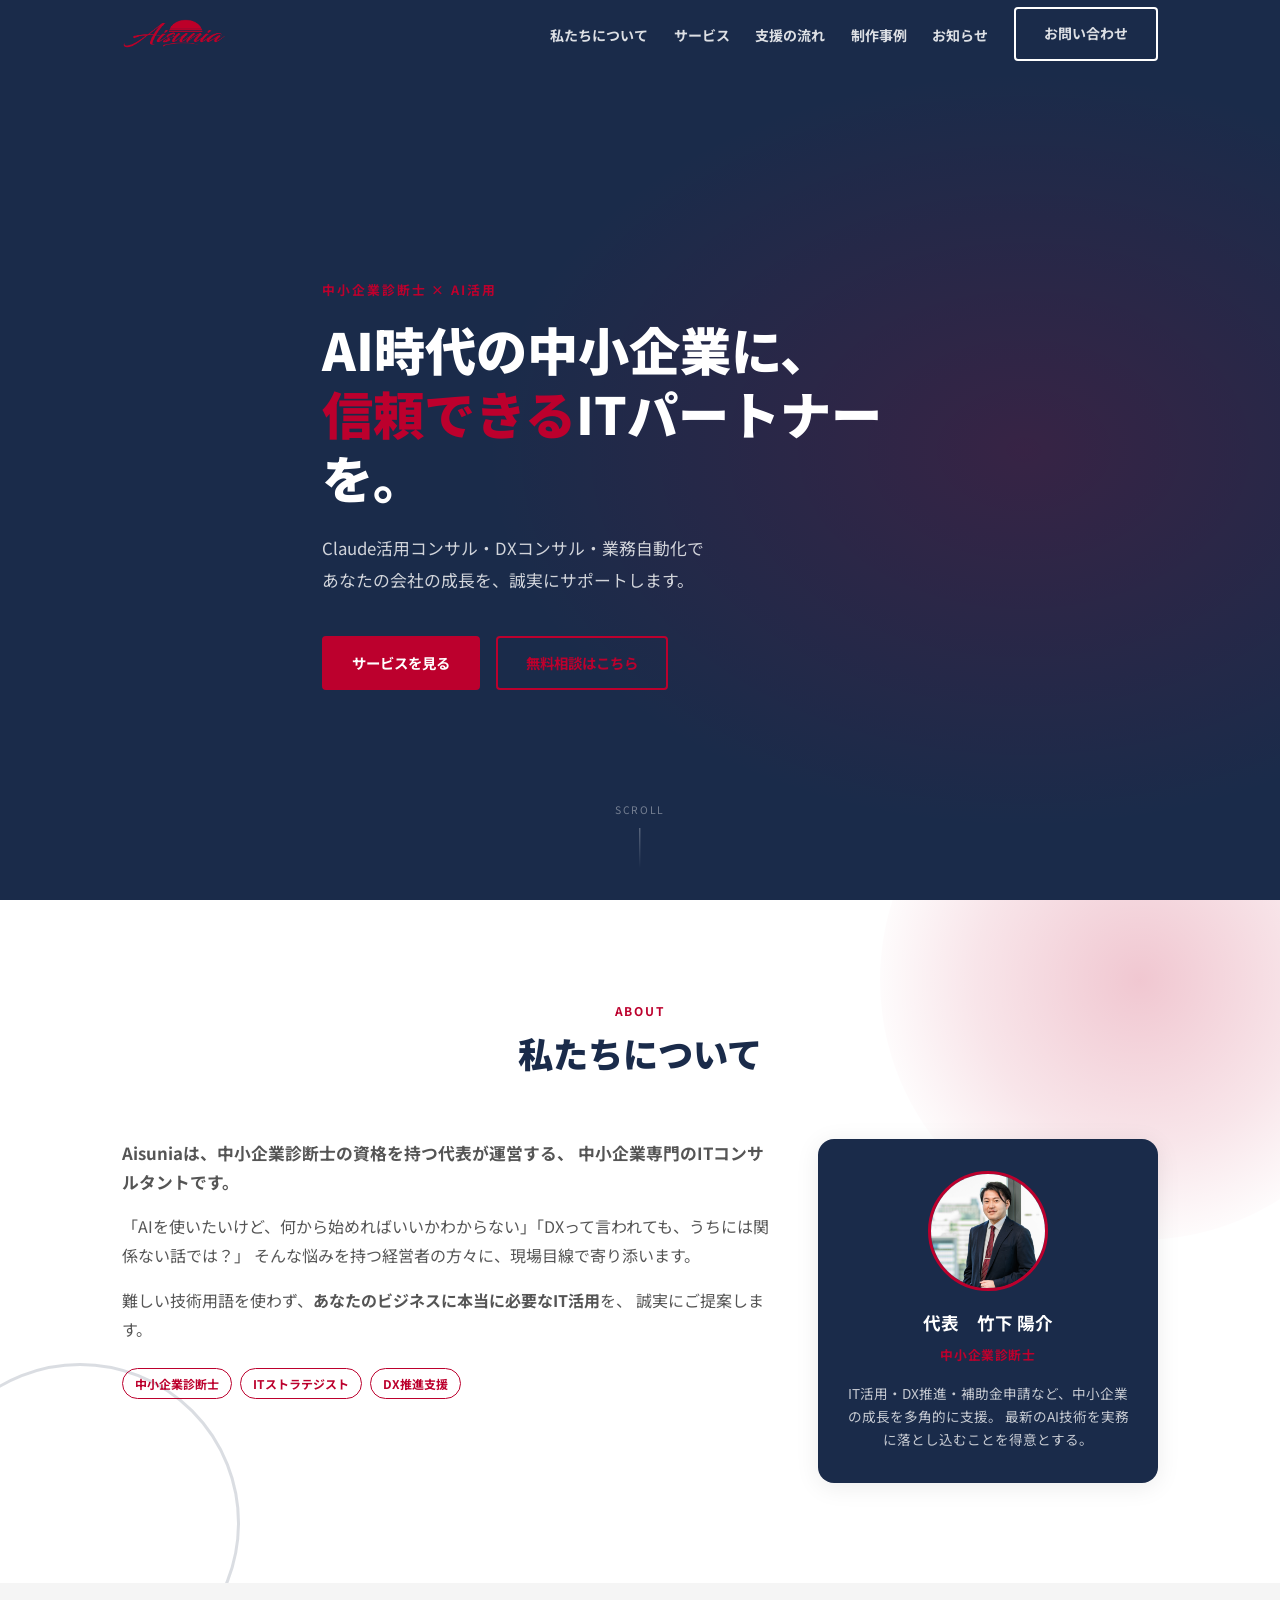
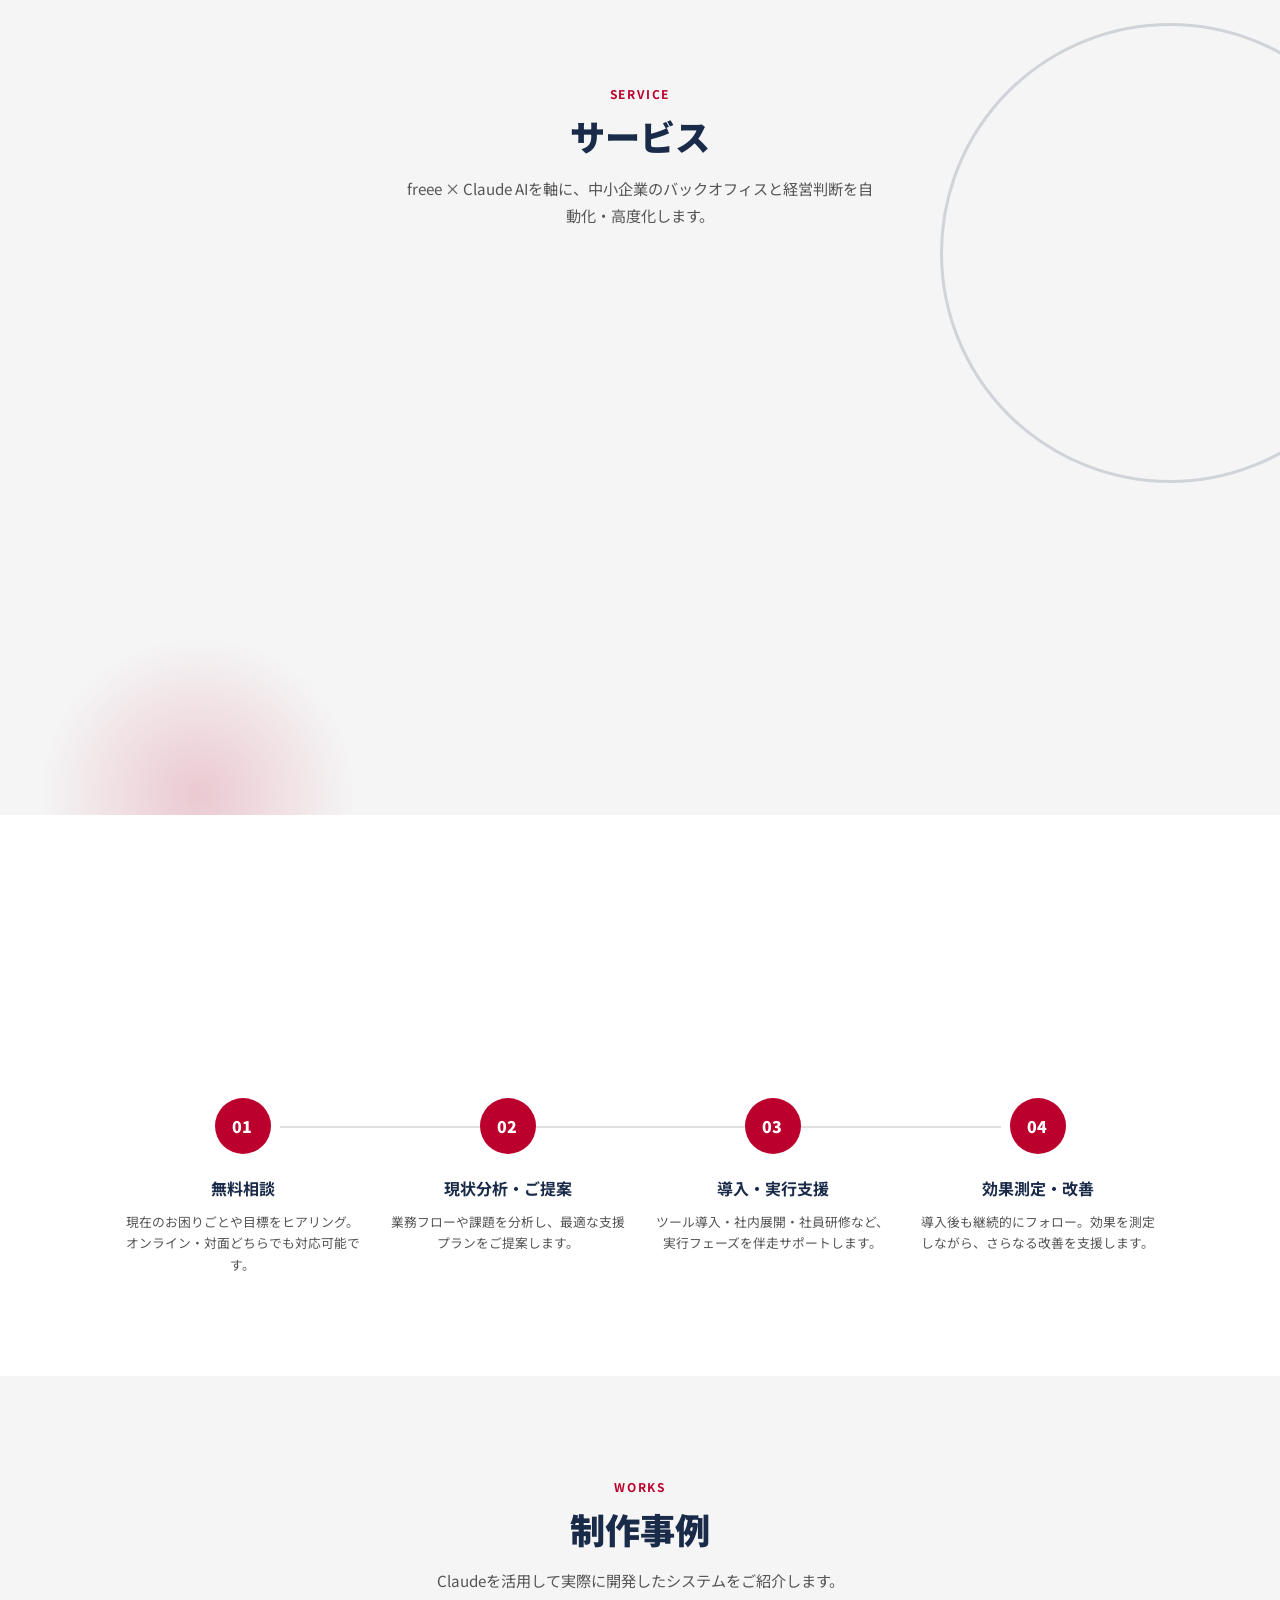
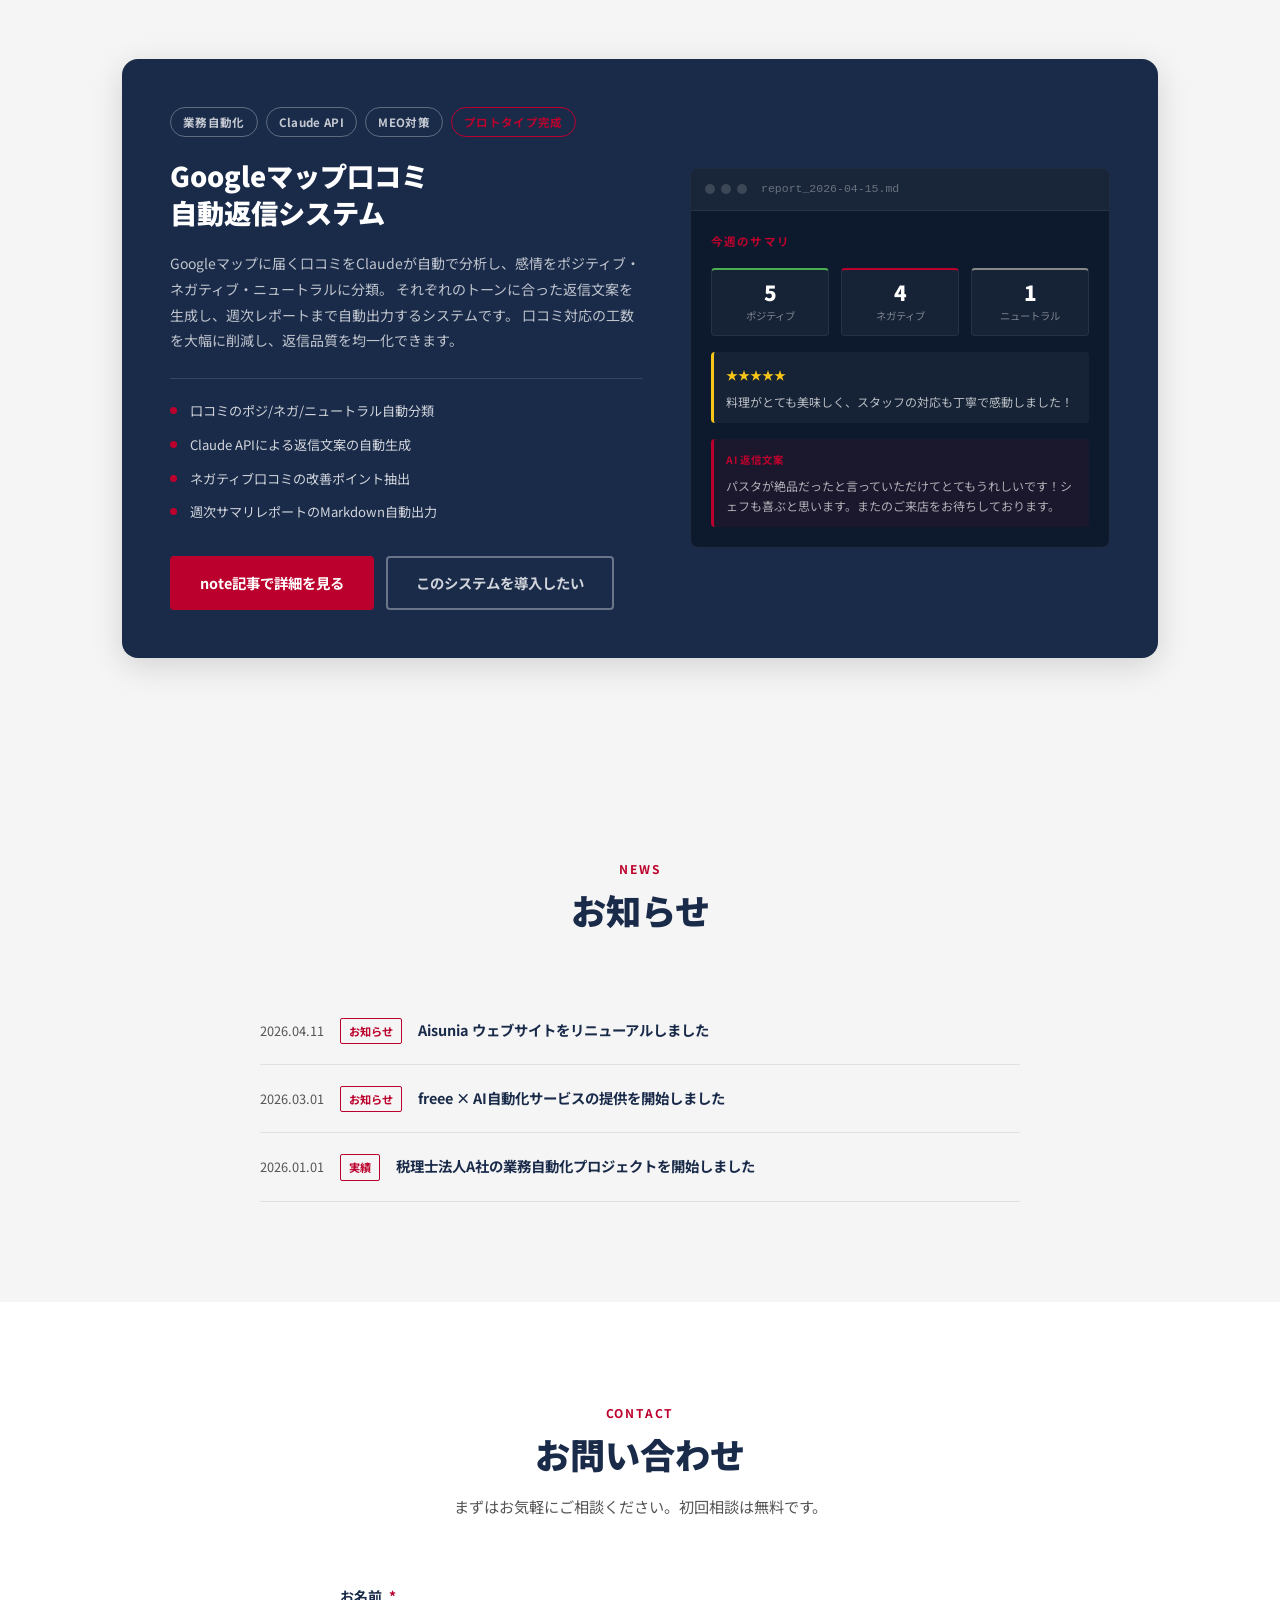
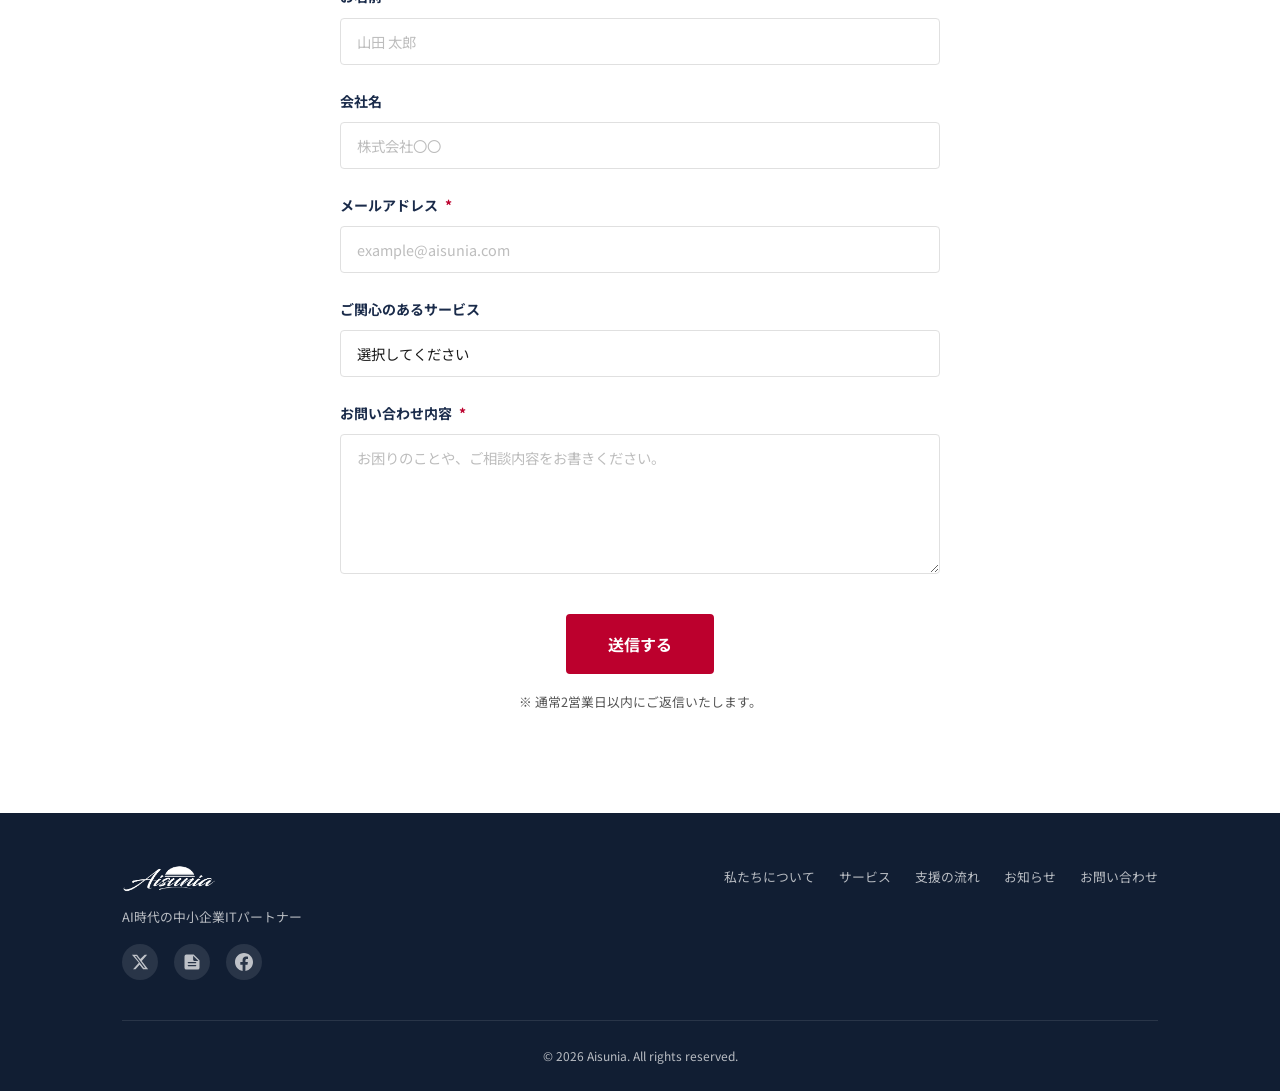
==== index.html @ 86938d61 "fix: 背景演出の濃度を上げて視認できる強さに調整 - 半円グラデのアルファを 0.10→0.22 に強化 - 幾何学リングのボーダーを 2px/0.07-0.08 → 3px/0.16-0.17 " ====
<!DOCTYPE html>
<html lang="ja">
<head>
  <meta charset="UTF-8">
  <meta name="viewport" content="width=device-width, initial-scale=1.0">
  <meta name="description" content="中小企業診断士×AIで中小企業のDXを加速。Claude活用コンサル・freee会計自動化・業務自動化を支援するAisunia。freeeとAIを組み合わせた経理・バックオフィス改革を伴走支援します。">
  <meta name="robots" content="index, follow">
  <link rel="canonical" href="https://aisunia.com/">

  <!-- OGP -->
  <meta property="og:type" content="website">
  <meta property="og:url" content="https://aisunia.com/">
  <meta property="og:title" content="Aisunia | AI時代の中小企業ITパートナー">
  <meta property="og:description" content="中小企業診断士×AIで中小企業のDXを加速。Claude活用コンサル・freee会計自動化・業務自動化を支援するAisunia。freeeとAIを組み合わせた経理・バックオフィス改革を伴走支援します。">
  <meta property="og:image" content="https://aisunia.com/images/ogp.png">
  <meta property="og:site_name" content="Aisunia">
  <meta property="og:locale" content="ja_JP">

  <!-- Twitter Card -->
  <meta name="twitter:card" content="summary_large_image">
  <meta name="twitter:site" content="@yosuke_chusho">
  <meta name="twitter:title" content="Aisunia | AI時代の中小企業ITパートナー">
  <meta name="twitter:description" content="中小企業診断士×AIで中小企業のDXを加速。Claude活用コンサル・freee会計自動化・業務自動化を支援するAisunia。freeeとAIを組み合わせた経理・バックオフィス改革を伴走支援します。">
  <meta name="twitter:image" content="https://aisunia.com/images/ogp.png">

  <title>Aisunia | AI時代の中小企業ITパートナー</title>
  <link rel="preconnect" href="https://fonts.googleapis.com">
  <link rel="preconnect" href="https://fonts.gstatic.com" crossorigin>
  <link href="https://fonts.googleapis.com/css2?family=Noto+Sans+JP:wght@400;700;900&display=swap" rel="stylesheet">
  <link rel="stylesheet" href="css/style.css?v=20260502b">
  <link rel="stylesheet" href="css/animation.css?v=20260502b">
</head>
<body>

  <!-- ========== HEADER ========== -->
  <header class="header" id="header">
    <div class="header__inner container">
      <a href="#" class="header__logo">
        <img src="images/Aisunia_ロゴ.png" alt="Aisunia" class="header__logo-img">
      </a>
      <nav class="header__nav" aria-label="メインナビゲーション">
        <ul class="header__nav-list">
          <li><a href="#about">私たちについて</a></li>
          <li><a href="#service">サービス</a></li>
          <li><a href="#flow">支援の流れ</a></li>
          <li><a href="#works">制作事例</a></li>
          <li><a href="#news">お知らせ</a></li>
          <li><a href="#contact" class="btn btn--outline-white">お問い合わせ</a></li>
        </ul>
      </nav>
      <button class="header__menu-btn" aria-label="メニューを開く" aria-expanded="false">
        <span></span><span></span><span></span>
      </button>
    </div>
  </header>

  <!-- ========== HERO ========== -->
  <section class="hero" aria-label="ヒーローセクション">
    <div class="hero__bg"></div>
    <div class="hero__inner container">
      <p class="hero__eyebrow fade-in">中小企業診断士 × AI活用</p>
      <h1 class="hero__title fade-in delay-1">
        AI時代の中小企業に、<br>
        <span class="text-red">信頼できる</span>ITパートナーを。
      </h1>
      <p class="hero__desc fade-in delay-2">
        Claude活用コンサル・DXコンサル・業務自動化で<br>
        あなたの会社の成長を、誠実にサポートします。
      </p>
      <div class="hero__actions fade-in delay-3">
        <a href="#service" class="btn btn--primary">サービスを見る</a>
        <a href="#contact" class="btn btn--outline">無料相談はこちら</a>
      </div>
    </div>
    <div class="hero__scroll-hint" aria-hidden="true">
      <span>SCROLL</span>
      <div class="hero__scroll-line"></div>
    </div>
  </section>

  <!-- ========== ABOUT ========== -->
  <section class="about section" id="about" aria-labelledby="about-title">
    <div class="container">
      <div class="section-header fade-up">
        <p class="section-label">About</p>
        <h2 class="section-title" id="about-title">私たちについて</h2>
      </div>
      <div class="about__grid">
        <div class="about__text fade-up">
          <p class="about__lead">
            Aisuniaは、<strong>中小企業診断士</strong>の資格を持つ代表が運営する、
            中小企業専門のITコンサルタントです。
          </p>
          <p>
            「AIを使いたいけど、何から始めればいいかわからない」「DXって言われても、うちには関係ない話では？」
            そんな悩みを持つ経営者の方々に、現場目線で寄り添います。
          </p>
          <p>
            難しい技術用語を使わず、<strong>あなたのビジネスに本当に必要なIT活用</strong>を、
            誠実にご提案します。
          </p>
          <div class="about__badges">
            <span class="badge">中小企業診断士</span>
            <span class="badge">ITストラテジスト</span>
            <span class="badge">DX推進支援</span>
          </div>
        </div>
        <div class="about__card fade-up delay-1">
          <div class="about__card-inner">
            <img src="images/IMG_5056.jpg" alt="代表プロフィール写真" class="about__avatar">
            <p class="about__card-name">代表　竹下 陽介</p>
            <p class="about__card-title">中小企業診断士</p>
            <p class="about__card-desc">
              IT活用・DX推進・補助金申請など、中小企業の成長を多角的に支援。
              最新のAI技術を実務に落とし込むことを得意とする。
            </p>
          </div>
        </div>
      </div>
    </div>
  </section>

  <!-- ========== SERVICE ========== -->
  <section class="service section section--gray" id="service" aria-labelledby="service-title">
    <div class="container">
      <div class="section-header fade-up">
        <p class="section-label">Service</p>
        <h2 class="section-title" id="service-title">サービス</h2>
        <p class="section-desc">freee × Claude AIを軸に、中小企業のバックオフィスと経営判断を自動化・高度化します。</p>
      </div>
      <div class="service__grid">
        <article class="service-card fade-up">
          <div class="service-card__icon" aria-hidden="true">
            <svg viewBox="0 0 48 48" fill="none" xmlns="http://www.w3.org/2000/svg">
              <rect x="6" y="10" width="20" height="26" rx="2" stroke="currentColor" stroke-width="2"/>
              <path d="M10 17h12M10 22h12M10 27h8" stroke="currentColor" stroke-width="2" stroke-linecap="round"/>
              <polygon points="36,8 27,26 33,26 29,40 42,20 36,20" stroke="currentColor" stroke-width="2" fill="none" stroke-linejoin="round"/>
            </svg>
          </div>
          <h3 class="service-card__title">freee × AI自動化</h3>
          <p class="service-card__desc">
            freeeとClaude AIを掛け合わせ、経理・労務・請求書処理などのバックオフィス業務を丸ごと自動化。
            「誰がやっても同じ結果」を仕組みで実現します。
          </p>
          <ul class="service-card__list">
            <li>freee API × Claude連携による自動仕訳・レポート生成</li>
            <li>請求書・レシート自動処理フロー構築</li>
            <li>月次報告・経営分析レポートの自動化</li>
          </ul>
        </article>

        <article class="service-card fade-up delay-1">
          <div class="service-card__icon" aria-hidden="true">
            <svg viewBox="0 0 48 48" fill="none" xmlns="http://www.w3.org/2000/svg">
              <circle cx="24" cy="24" r="16" stroke="currentColor" stroke-width="2"/>
              <path d="M18 24c0-3.3 2.7-6 6-6s6 2.7 6 6-2.7 6-6 6" stroke="currentColor" stroke-width="2" stroke-linecap="round"/>
              <circle cx="24" cy="24" r="2.5" fill="currentColor"/>
              <path d="M13 19l4 5M35 19l-4 5M13 29l4-5M35 29l-4-5" stroke="currentColor" stroke-width="1.5" stroke-linecap="round"/>
            </svg>
          </div>
          <h3 class="service-card__title">Claude活用コンサル</h3>
          <p class="service-card__desc">
            最先端AI「Claude」を社内業務に組み込む戦略と仕組みを設計。提案書作成・情報整理・顧客対応など、
            あなたのビジネスに最適なAI活用方法を一緒に考えます。
          </p>
          <ul class="service-card__list">
            <li>Claude導入支援・使い方ガイド</li>
            <li>業務別プロンプト設計・テンプレート作成</li>
            <li>AI活用ロードマップ策定</li>
          </ul>
        </article>

        <article class="service-card fade-up delay-2">
          <div class="service-card__icon" aria-hidden="true">
            <svg viewBox="0 0 48 48" fill="none" xmlns="http://www.w3.org/2000/svg">
              <polyline points="8,38 18,26 28,30 40,14" stroke="currentColor" stroke-width="2.5" stroke-linecap="round" stroke-linejoin="round"/>
              <polyline points="34,14 40,14 40,20" stroke="currentColor" stroke-width="2.5" stroke-linecap="round" stroke-linejoin="round"/>
              <path d="M8 40h32" stroke="currentColor" stroke-width="1.5" stroke-linecap="round"/>
            </svg>
          </div>
          <h3 class="service-card__title">DX伴走支援</h3>
          <p class="service-card__desc">
            「DXって何から始めればいい？」に答えます。現状診断から優先順位付け・ツール選定まで、
            中小企業の現場に合ったDX推進を丁寧に伴走します。
          </p>
          <ul class="service-card__list">
            <li>DX現状診断・ロードマップ策定</li>
            <li>クラウドツール選定・導入支援</li>
            <li>IT補助金・助成金申請サポート</li>
          </ul>
        </article>
      </div>
    </div>
  </section>

  <!-- ========== FLOW ========== -->
  <section class="flow section" id="flow" aria-labelledby="flow-title">
    <div class="container">
      <div class="section-header fade-up">
        <p class="section-label">Flow</p>
        <h2 class="section-title" id="flow-title">支援の流れ</h2>
        <p class="section-desc">初回相談から導入後フォローまで、丁寧にサポートします。</p>
      </div>
      <ol class="flow__steps" aria-label="支援ステップ">
        <li class="flow__step fade-up">
          <div class="flow__step-num" aria-hidden="true">01</div>
          <div class="flow__step-body">
            <h3 class="flow__step-title">無料相談</h3>
            <p class="flow__step-desc">現在のお困りごとや目標をヒアリング。オンライン・対面どちらでも対応可能です。</p>
          </div>
        </li>
        <li class="flow__step fade-up delay-1">
          <div class="flow__step-num" aria-hidden="true">02</div>
          <div class="flow__step-body">
            <h3 class="flow__step-title">現状分析・ご提案</h3>
            <p class="flow__step-desc">業務フローや課題を分析し、最適な支援プランをご提案します。</p>
          </div>
        </li>
        <li class="flow__step fade-up delay-2">
          <div class="flow__step-num" aria-hidden="true">03</div>
          <div class="flow__step-body">
            <h3 class="flow__step-title">導入・実行支援</h3>
            <p class="flow__step-desc">ツール導入・社内展開・社員研修など、実行フェーズを伴走サポートします。</p>
          </div>
        </li>
        <li class="flow__step fade-up delay-3">
          <div class="flow__step-num" aria-hidden="true">04</div>
          <div class="flow__step-body">
            <h3 class="flow__step-title">効果測定・改善</h3>
            <p class="flow__step-desc">導入後も継続的にフォロー。効果を測定しながら、さらなる改善を支援します。</p>
          </div>
        </li>
      </ol>
    </div>
  </section>

  <!-- ========== WORKS ========== -->
  <section class="works section section--gray" id="works" aria-labelledby="works-title">
    <div class="container">
      <div class="section-header fade-up">
        <p class="section-label">Works</p>
        <h2 class="section-title" id="works-title">制作事例</h2>
        <p class="section-desc">Claudeを活用して実際に開発したシステムをご紹介します。</p>
      </div>
      <div class="works-card fade-up">
        <div class="works-card__body">
          <div class="works-card__tags">
            <span class="works-tag">業務自動化</span>
            <span class="works-tag">Claude API</span>
            <span class="works-tag">MEO対策</span>
            <span class="works-tag works-tag--status">プロトタイプ完成</span>
          </div>
          <h3 class="works-card__title">Googleマップ口コミ<br>自動返信システム</h3>
          <p class="works-card__desc">
            Googleマップに届く口コミをClaudeが自動で分析し、感情をポジティブ・ネガティブ・ニュートラルに分類。
            それぞれのトーンに合った返信文案を生成し、週次レポートまで自動出力するシステムです。
            口コミ対応の工数を大幅に削減し、返信品質を均一化できます。
          </p>
          <ul class="works-card__features">
            <li>口コミのポジ/ネガ/ニュートラル自動分類</li>
            <li>Claude APIによる返信文案の自動生成</li>
            <li>ネガティブ口コミの改善ポイント抽出</li>
            <li>週次サマリレポートのMarkdown自動出力</li>
          </ul>
          <div class="works-card__actions">
            <a href="https://note.com/chusho_yosuke/n/n8e85dbc05c35" target="_blank" rel="noopener noreferrer" class="btn btn--primary">note記事で詳細を見る</a>
            <a href="#contact" class="btn btn--outline">このシステムを導入したい</a>
          </div>
        </div>
        <div class="works-card__preview" aria-hidden="true">
          <div class="works-preview">
            <div class="works-preview__bar">
              <span class="works-preview__dot"></span>
              <span class="works-preview__dot"></span>
              <span class="works-preview__dot"></span>
              <span class="works-preview__filename">report_2026-04-15.md</span>
            </div>
            <div class="works-preview__content">
              <p class="works-preview__heading">今週のサマリ</p>
              <div class="works-preview__stats">
                <div class="works-preview__stat works-preview__stat--pos">
                  <span class="works-preview__num">5</span>
                  <span class="works-preview__label">ポジティブ</span>
                </div>
                <div class="works-preview__stat works-preview__stat--neg">
                  <span class="works-preview__num">4</span>
                  <span class="works-preview__label">ネガティブ</span>
                </div>
                <div class="works-preview__stat works-preview__stat--neu">
                  <span class="works-preview__num">1</span>
                  <span class="works-preview__label">ニュートラル</span>
                </div>
              </div>
              <div class="works-preview__review">
                <p class="works-preview__stars">★★★★★</p>
                <p class="works-preview__review-text">料理がとても美味しく、スタッフの対応も丁寧で感動しました！</p>
              </div>
              <div class="works-preview__reply">
                <p class="works-preview__reply-label">AI 返信文案</p>
                <p class="works-preview__reply-text">パスタが絶品だったと言っていただけてとてもうれしいです！シェフも喜ぶと思います。またのご来店をお待ちしております。</p>
              </div>
            </div>
          </div>
        </div>
      </div>
    </div>
  </section>

  <!-- ========== NEWS ========== -->
  <section class="news section section--gray" id="news" aria-labelledby="news-title">
    <div class="container">
      <div class="section-header fade-up">
        <p class="section-label">News</p>
        <h2 class="section-title" id="news-title">お知らせ</h2>
      </div>
      <ul class="news__list fade-up">
        <li class="news__item">
          <time class="news__date" datetime="2026-04-11">2026.04.11</time>
          <span class="news__tag">お知らせ</span>
          <span class="news__link">Aisunia ウェブサイトをリニューアルしました</span>
        </li>
        <li class="news__item">
          <time class="news__date" datetime="2026-03-01">2026.03.01</time>
          <span class="news__tag">お知らせ</span>
          <span class="news__link">freee × AI自動化サービスの提供を開始しました</span>
        </li>
        <li class="news__item">
          <time class="news__date" datetime="2026-01-01">2026.01.01</time>
          <span class="news__tag">実績</span>
          <span class="news__link">税理士法人A社の業務自動化プロジェクトを開始しました</span>
        </li>
      </ul>
    </div>
  </section>

  <!-- ========== CONTACT ========== -->
  <section class="contact section" id="contact" aria-labelledby="contact-title">
    <div class="container">
      <div class="section-header fade-up">
        <p class="section-label">Contact</p>
        <h2 class="section-title" id="contact-title">お問い合わせ</h2>
        <p class="section-desc">まずはお気軽にご相談ください。初回相談は無料です。</p>
      </div>
      <form class="contact-form fade-up" id="contactForm" novalidate>
        <div class="form-group">
          <label for="name" class="form-label">お名前 <span class="required" aria-label="必須">*</span></label>
          <input type="text" id="name" name="name" class="form-input" required autocomplete="name" placeholder="山田 太郎">
        </div>
        <div class="form-group">
          <label for="company" class="form-label">会社名</label>
          <input type="text" id="company" name="company" class="form-input" autocomplete="organization" placeholder="株式会社〇〇">
        </div>
        <div class="form-group">
          <label for="email" class="form-label">メールアドレス <span class="required" aria-label="必須">*</span></label>
          <input type="email" id="email" name="email" class="form-input" required autocomplete="email" placeholder="example@aisunia.com">
        </div>
        <div class="form-group">
          <label for="serviceSelect" class="form-label">ご関心のあるサービス</label>
          <select id="serviceSelect" name="service" class="form-select">
            <option value="">選択してください</option>
            <option value="freee-ai">freee × AI自動化</option>
            <option value="claude">Claude活用コンサル</option>
            <option value="dx">DX伴走支援</option>
            <option value="other">その他・わからない</option>
          </select>
        </div>
        <div class="form-group">
          <label for="message" class="form-label">お問い合わせ内容 <span class="required" aria-label="必須">*</span></label>
          <textarea id="message" name="message" class="form-textarea" required rows="5" placeholder="お困りのことや、ご相談内容をお書きください。"></textarea>
        </div>
        <div class="form-submit">
          <button type="submit" class="btn btn--primary btn--lg">送信する</button>
        </div>
        <p class="form-note">※ 通常2営業日以内にご返信いたします。</p>
      </form>
    </div>
  </section>

  <!-- ========== FOOTER ========== -->
  <footer class="footer" role="contentinfo">
    <div class="container">
      <div class="footer__inner">
        <div class="footer__brand">
          <img src="images/Aisunia_ロゴ.png" alt="Aisunia" class="footer__logo-img">
          <p class="footer__tagline">AI時代の中小企業ITパートナー</p>
          <div class="footer__social" aria-label="SNSリンク">
            <a href="https://x.com/yosuke_chusho" target="_blank" rel="noopener noreferrer" aria-label="X（旧Twitter）">
              <svg viewBox="0 0 24 24" fill="currentColor" xmlns="http://www.w3.org/2000/svg" aria-hidden="true">
                <path d="M18.244 2.25h3.308l-7.227 8.26 8.502 11.24H16.17l-4.714-6.231-5.401 6.231H2.744l7.73-8.835L1.254 2.25H8.08l4.258 5.63 5.906-5.63Zm-1.161 17.52h1.833L7.084 4.126H5.117L17.083 19.77Z"/>
              </svg>
            </a>
            <a href="https://note.com/chusho_yosuke" target="_blank" rel="noopener noreferrer" aria-label="note">
              <svg viewBox="0 0 24 24" fill="currentColor" xmlns="http://www.w3.org/2000/svg" aria-hidden="true">
                <path d="M14.27 2H4.5A2.5 2.5 0 0 0 2 4.5v15A2.5 2.5 0 0 0 4.5 22h15a2.5 2.5 0 0 0 2.5-2.5V9.73L14.27 2ZM13.5 3.5 20.5 10.5H15a1.5 1.5 0 0 1-1.5-1.5V3.5ZM7 17.5a.75.75 0 0 1 0-1.5h10a.75.75 0 0 1 0 1.5H7Zm0-4a.75.75 0 0 1 0-1.5h10a.75.75 0 0 1 0 1.5H7Z"/>
              </svg>
            </a>
            <a href="https://www.facebook.com/profile.php?id=61573932351345" target="_blank" rel="noopener noreferrer" aria-label="Facebook">
              <svg viewBox="0 0 24 24" fill="currentColor" xmlns="http://www.w3.org/2000/svg" aria-hidden="true">
                <path d="M24 12.073C24 5.404 18.627 0 12 0S0 5.404 0 12.073C0 18.1 4.388 23.094 10.125 24v-8.437H7.078v-3.49h3.047V9.41c0-3.025 1.792-4.697 4.533-4.697 1.312 0 2.686.235 2.686.235v2.97h-1.513c-1.491 0-1.956.93-1.956 1.885v2.27h3.328l-.532 3.49h-2.796V24C19.612 23.094 24 18.1 24 12.073Z"/>
              </svg>
            </a>
          </div>
        </div>
        <nav class="footer__nav" aria-label="フッターナビゲーション">
          <ul>
            <li><a href="#about">私たちについて</a></li>
            <li><a href="#service">サービス</a></li>
            <li><a href="#flow">支援の流れ</a></li>
            <li><a href="#news">お知らせ</a></li>
            <li><a href="#contact">お問い合わせ</a></li>
          </ul>
        </nav>
      </div>
      <p class="footer__copy">&copy; 2026 Aisunia. All rights reserved.</p>
    </div>
  </footer>

  <script src="js/main.js"></script>

  <script type="application/ld+json">
  {
    "@context": "https://schema.org",
    "@type": "ProfessionalService",
    "name": "Aisunia",
    "url": "https://aisunia.com/",
    "logo": "https://aisunia.com/images/Aisunia_ロゴ.png",
    "description": "中小企業診断士×AI活用で、あなたの会社のDXを加速します。Claude活用コンサル・DXコンサル・業務自動化のAisunia。",
    "address": {
      "@type": "PostalAddress",
      "addressCountry": "JP"
    },
    "contactPoint": {
      "@type": "ContactPoint",
      "contactType": "customer service",
      "url": "https://aisunia.com/#contact"
    },
    "founder": {
      "@type": "Person",
      "name": "竹下 陽介",
      "jobTitle": "中小企業診断士"
    },
    "sameAs": [
      "https://x.com/yosuke_chusho",
      "https://note.com/chusho_yosuke",
      "https://www.facebook.com/profile.php?id=61573932351345"
    ],
    "hasOfferCatalog": {
      "@type": "OfferCatalog",
      "name": "サービス一覧",
      "itemListElement": [
        {
          "@type": "Offer",
          "itemOffered": {
            "@type": "Service",
            "name": "freee × AI自動化",
            "description": "freeeとClaude AIを掛け合わせ、経理・労務・請求書処理などのバックオフィス業務を自動化。freee API連携による自動仕訳・レポート生成・経営分析の仕組みを構築します。"
          }
        },
        {
          "@type": "Offer",
          "itemOffered": {
            "@type": "Service",
            "name": "Claude活用コンサル",
            "description": "最先端AI「Claude」を社内業務に組み込む戦略と仕組みを設計。業務別プロンプト設計・AI活用ロードマップ策定まで支援します。"
          }
        },
        {
          "@type": "Offer",
          "itemOffered": {
            "@type": "Service",
            "name": "DX伴走支援",
            "description": "DX現状診断から優先順位付け・ツール選定まで、中小企業の現場に合ったDX推進を丁寧に伴走支援します。"
          }
        }
      ]
    }
  }
  </script>
</body>
</html>
---- css/style.css ----
/* ========================================
   CSS Custom Properties
   ======================================== */
:root {
  --color-red:       #BC002D;
  --color-red-dark:  #960024;
  --color-navy:      #1A2B4A;
  --color-navy-dark: #111e33;
  --color-white:     #FFFFFF;
  --color-gray:      #F5F5F5;
  --color-gray-mid:  #E0E0E0;
  --color-text:      #1A1A1A;
  --color-text-sub:  #555555;

  --font-main: 'Noto Sans JP', sans-serif;

  --radius-sm: 4px;
  --radius-md: 8px;
  --radius-lg: 16px;

  --shadow-card: 0 4px 24px rgba(0, 0, 0, 0.08);
  --shadow-hover: 0 8px 32px rgba(0, 0, 0, 0.14);

  --transition: 0.25s ease;

  --container-max: 1100px;
  --container-pad: clamp(1rem, 5vw, 2rem);
}

/* ========================================
   Reset & Base
   ======================================== */
*, *::before, *::after { box-sizing: border-box; margin: 0; padding: 0; }

html { scroll-behavior: smooth; font-size: 16px; }

body {
  font-family: var(--font-main);
  color: var(--color-text);
  background: var(--color-white);
  line-height: 1.8;
  -webkit-font-smoothing: antialiased;
}

img { max-width: 100%; display: block; }

a { color: inherit; text-decoration: none; }

ul, ol { list-style: none; }

/* ========================================
   Utility
   ======================================== */
.container {
  max-width: var(--container-max);
  margin: 0 auto;
  padding: 0 var(--container-pad);
}

.text-red { color: var(--color-red); }

.section {
  padding: clamp(60px, 8vw, 100px) 0;
}

.section--gray { background: var(--color-gray); }

.section-header {
  text-align: center;
  margin-bottom: clamp(40px, 6vw, 64px);
}

.section-label {
  font-size: 0.75rem;
  letter-spacing: 0.15em;
  color: var(--color-red);
  font-weight: 700;
  text-transform: uppercase;
  margin-bottom: 8px;
}

.section-title {
  font-size: clamp(1.6rem, 3vw, 2.2rem);
  font-weight: 900;
  color: var(--color-navy);
  line-height: 1.3;
  margin-bottom: 16px;
}

.section-desc {
  font-size: 0.95rem;
  color: var(--color-text-sub);
  max-width: 480px;
  margin: 0 auto;
}

/* ========================================
   Buttons
   ======================================== */
.btn {
  display: inline-flex;
  align-items: center;
  justify-content: center;
  padding: 12px 28px;
  border-radius: var(--radius-sm);
  font-size: 0.9rem;
  font-weight: 700;
  font-family: var(--font-main);
  cursor: pointer;
  border: 2px solid transparent;
  transition: background var(--transition), color var(--transition),
              border-color var(--transition), transform var(--transition);
  white-space: nowrap;
}

.btn:hover { transform: translateY(-2px); }
.btn:active { transform: translateY(0); }

.btn--primary {
  background: var(--color-red);
  color: var(--color-white);
  border-color: var(--color-red);
}
.btn--primary:hover { background: var(--color-red-dark); border-color: var(--color-red-dark); }

.btn--outline {
  background: transparent;
  color: var(--color-red);
  border-color: var(--color-red);
}
.btn--outline:hover { background: var(--color-red); color: var(--color-white); }

.btn--outline-white {
  background: transparent;
  color: var(--color-white);
  border-color: var(--color-white);
}
.btn--outline-white:hover { background: var(--color-white); color: var(--color-navy); }

.btn--lg { padding: 16px 40px; font-size: 1rem; }

/* ========================================
   Header
   ======================================== */
.header {
  position: fixed;
  top: 0; left: 0; right: 0;
  z-index: 100;
  background: var(--color-navy);
  transition: box-shadow var(--transition);
}

.header.scrolled { box-shadow: 0 2px 16px rgba(0,0,0,0.2); }

.header__inner {
  display: flex;
  align-items: center;
  justify-content: space-between;
  height: 68px;
}

.header__logo {
  display: flex;
  align-items: center;
}

.header__logo-img {
  height: 40px;
  width: auto;
  object-fit: contain;
}

.header__nav-list {
  display: flex;
  align-items: center;
  gap: clamp(16px, 2vw, 32px);
}

.header__nav-list a {
  color: rgba(255,255,255,0.85);
  font-size: 0.875rem;
  font-weight: 700;
  transition: color var(--transition);
}

.header__nav-list a:not(.btn):hover { color: var(--color-white); }

.header__menu-btn {
  display: none;
  flex-direction: column;
  gap: 5px;
  background: none;
  border: none;
  cursor: pointer;
  padding: 4px;
}

.header__menu-btn span {
  display: block;
  width: 24px;
  height: 2px;
  background: var(--color-white);
  border-radius: 2px;
  transition: transform var(--transition), opacity var(--transition);
}

/* ========================================
   Hero
   ======================================== */
.hero {
  position: relative;
  min-height: 100svh;
  display: flex;
  align-items: center;
  background: var(--color-navy);
  overflow: hidden;
  padding-top: 68px;
}

.hero__bg {
  position: absolute;
  inset: 0;
  background:
    radial-gradient(ellipse 60% 60% at 80% 50%, rgba(188,0,45,0.18) 0%, transparent 70%),
    radial-gradient(ellipse 40% 60% at 10% 80%, rgba(26,43,74,0.8) 0%, transparent 60%);
}

.hero__inner {
  position: relative;
  z-index: 1;
  max-width: 700px;
}

.hero__eyebrow {
  font-size: 0.8rem;
  letter-spacing: 0.15em;
  color: var(--color-red);
  font-weight: 700;
  text-transform: uppercase;
  margin-bottom: 16px;
}

.hero__title {
  font-size: clamp(2rem, 5vw, 3.2rem);
  font-weight: 900;
  color: var(--color-white);
  line-height: 1.25;
  margin-bottom: 24px;
}

.hero__desc {
  font-size: clamp(0.9rem, 1.5vw, 1.05rem);
  color: rgba(255,255,255,0.8);
  margin-bottom: 40px;
  line-height: 1.9;
}

.hero__actions {
  display: flex;
  flex-wrap: wrap;
  gap: 16px;
}

.hero__scroll-hint {
  position: absolute;
  bottom: 32px;
  left: 50%;
  transform: translateX(-50%);
  display: flex;
  flex-direction: column;
  align-items: center;
  gap: 8px;
  color: rgba(255,255,255,0.4);
  font-size: 0.65rem;
  letter-spacing: 0.15em;
}

.hero__scroll-line {
  width: 1px;
  height: 40px;
  background: linear-gradient(to bottom, rgba(255,255,255,0.4), transparent);
  animation: scrollLine 1.8s ease-in-out infinite;
}

/* ========================================
   About
   ======================================== */
.about__grid {
  display: grid;
  grid-template-columns: 1fr 340px;
  gap: 48px;
  align-items: start;
}

.about__lead {
  font-size: 1.05rem;
  font-weight: 700;
  color: var(--color-navy);
  margin-bottom: 16px;
  line-height: 1.7;
}

.about__text p { color: var(--color-text-sub); margin-bottom: 16px; }

.about__badges {
  display: flex;
  flex-wrap: wrap;
  gap: 8px;
  margin-top: 24px;
}

.badge {
  display: inline-block;
  padding: 4px 12px;
  border: 1.5px solid var(--color-red);
  color: var(--color-red);
  border-radius: 100px;
  font-size: 0.75rem;
  font-weight: 700;
}

.about__card-inner {
  background: var(--color-navy);
  color: var(--color-white);
  border-radius: var(--radius-lg);
  padding: 32px 24px;
  text-align: center;
  box-shadow: var(--shadow-card);
}

.about__avatar {
  width: 120px;
  height: 120px;
  border-radius: 50%;
  object-fit: cover;
  object-position: center top;
  display: block;
  margin: 0 auto 16px;
  border: 3px solid var(--color-red);
}

.about__card-name { font-size: 1.1rem; font-weight: 700; margin-bottom: 4px; }
.about__card-title { font-size: 0.8rem; color: var(--color-red); font-weight: 700; margin-bottom: 16px; letter-spacing: 0.05em; }
.about__card-desc { font-size: 0.85rem; color: rgba(255,255,255,0.75); line-height: 1.7; }

/* ========================================
   Service
   ======================================== */
.service__grid {
  display: grid;
  grid-template-columns: repeat(3, 1fr);
  gap: 24px;
}

.service-card {
  background: var(--color-white);
  border-radius: var(--radius-lg);
  padding: 32px 24px;
  box-shadow: var(--shadow-card);
  transition: box-shadow var(--transition), transform var(--transition);
  border-top: 3px solid transparent;
}

.service-card:hover {
  box-shadow: var(--shadow-hover);
  transform: translateY(-4px);
  border-top-color: var(--color-red);
}

.service-card__icon {
  width: 48px;
  height: 48px;
  color: var(--color-red);
  margin-bottom: 20px;
}

.service-card__title {
  font-size: 1.1rem;
  font-weight: 900;
  color: var(--color-navy);
  margin-bottom: 12px;
}

.service-card__desc {
  font-size: 0.875rem;
  color: var(--color-text-sub);
  margin-bottom: 20px;
  line-height: 1.75;
}

.service-card__list {
  border-top: 1px solid var(--color-gray-mid);
  padding-top: 16px;
  display: flex;
  flex-direction: column;
  gap: 8px;
}

.service-card__list li {
  font-size: 0.8rem;
  color: var(--color-text-sub);
  padding-left: 16px;
  position: relative;
}

.service-card__list li::before {
  content: '';
  position: absolute;
  left: 0;
  top: 9px;
  width: 6px;
  height: 6px;
  border-radius: 50%;
  background: var(--color-red);
}

/* ========================================
   Flow
   ======================================== */
.flow__steps {
  display: grid;
  grid-template-columns: repeat(4, 1fr);
  gap: 24px;
  counter-reset: step;
  position: relative;
}

.flow__steps::before {
  content: '';
  position: absolute;
  top: 28px;
  left: calc(12.5% + 28px);
  right: calc(12.5% + 28px);
  height: 2px;
  background: var(--color-gray-mid);
  z-index: 0;
}

.flow__step {
  display: flex;
  flex-direction: column;
  align-items: center;
  text-align: center;
  position: relative;
  z-index: 1;
}

.flow__step-num {
  width: 56px;
  height: 56px;
  border-radius: 50%;
  background: var(--color-red);
  color: var(--color-white);
  font-size: 1rem;
  font-weight: 900;
  display: flex;
  align-items: center;
  justify-content: center;
  margin-bottom: 20px;
  flex-shrink: 0;
  letter-spacing: 0.05em;
}

.flow__step-title {
  font-size: 1rem;
  font-weight: 700;
  color: var(--color-navy);
  margin-bottom: 8px;
}

.flow__step-desc {
  font-size: 0.8rem;
  color: var(--color-text-sub);
  line-height: 1.7;
}

/* ========================================
   Works
   ======================================== */
.works-card {
  display: grid;
  grid-template-columns: 1fr 420px;
  gap: 48px;
  align-items: center;
  background: var(--color-navy);
  border-radius: var(--radius-lg);
  padding: 48px;
  box-shadow: var(--shadow-hover);
}

.works-card__tags {
  display: flex;
  flex-wrap: wrap;
  gap: 8px;
  margin-bottom: 20px;
}

.works-tag {
  font-size: 0.72rem;
  font-weight: 700;
  padding: 4px 12px;
  border-radius: 100px;
  border: 1.5px solid rgba(255, 255, 255, 0.3);
  color: rgba(255, 255, 255, 0.75);
  letter-spacing: 0.03em;
}

.works-tag--status {
  border-color: var(--color-red);
  color: var(--color-red);
}

.works-card__title {
  font-size: clamp(1.3rem, 2.5vw, 1.7rem);
  font-weight: 900;
  color: var(--color-white);
  line-height: 1.35;
  margin-bottom: 20px;
}

.works-card__desc {
  font-size: 0.875rem;
  color: rgba(255, 255, 255, 0.72);
  line-height: 1.85;
  margin-bottom: 24px;
}

.works-card__features {
  border-top: 1px solid rgba(255, 255, 255, 0.12);
  padding-top: 20px;
  margin-bottom: 32px;
  display: flex;
  flex-direction: column;
  gap: 10px;
}

.works-card__features li {
  font-size: 0.82rem;
  color: rgba(255, 255, 255, 0.8);
  padding-left: 20px;
  position: relative;
}

.works-card__features li::before {
  content: '';
  position: absolute;
  left: 0;
  top: 8px;
  width: 7px;
  height: 7px;
  border-radius: 50%;
  background: var(--color-red);
}

.works-card__actions {
  display: flex;
  flex-wrap: wrap;
  gap: 12px;
}

.works-card__actions .btn--outline {
  color: rgba(255, 255, 255, 0.8);
  border-color: rgba(255, 255, 255, 0.35);
}

.works-card__actions .btn--outline:hover {
  background: rgba(255, 255, 255, 0.1);
  color: var(--color-white);
  border-color: var(--color-white);
}

/* Works Preview (mock report) */
.works-preview {
  background: #0d1a2e;
  border-radius: var(--radius-md);
  overflow: hidden;
  border: 1px solid rgba(255, 255, 255, 0.08);
}

.works-preview__bar {
  display: flex;
  align-items: center;
  gap: 6px;
  padding: 10px 14px;
  background: rgba(255, 255, 255, 0.05);
  border-bottom: 1px solid rgba(255, 255, 255, 0.07);
}

.works-preview__dot {
  width: 10px;
  height: 10px;
  border-radius: 50%;
  background: rgba(255, 255, 255, 0.15);
}

.works-preview__filename {
  font-size: 0.72rem;
  color: rgba(255, 255, 255, 0.35);
  margin-left: 8px;
  font-family: monospace;
}

.works-preview__content {
  padding: 20px;
  display: flex;
  flex-direction: column;
  gap: 16px;
}

.works-preview__heading {
  font-size: 0.72rem;
  font-weight: 700;
  color: var(--color-red);
  text-transform: uppercase;
  letter-spacing: 0.1em;
}

.works-preview__stats {
  display: flex;
  gap: 12px;
}

.works-preview__stat {
  flex: 1;
  text-align: center;
  padding: 10px 4px;
  border-radius: var(--radius-sm);
  background: rgba(255, 255, 255, 0.04);
  border: 1px solid rgba(255, 255, 255, 0.07);
}

.works-preview__stat--pos { border-top: 2px solid #4caf50; }
.works-preview__stat--neg { border-top: 2px solid var(--color-red); }
.works-preview__stat--neu { border-top: 2px solid #888; }

.works-preview__num {
  display: block;
  font-size: 1.3rem;
  font-weight: 900;
  color: var(--color-white);
  line-height: 1.2;
}

.works-preview__label {
  display: block;
  font-size: 0.65rem;
  color: rgba(255, 255, 255, 0.45);
  margin-top: 2px;
}

.works-preview__review {
  background: rgba(255, 255, 255, 0.04);
  border-radius: var(--radius-sm);
  padding: 12px;
  border-left: 3px solid #f5c518;
}

.works-preview__stars {
  font-size: 0.75rem;
  color: #f5c518;
  margin-bottom: 6px;
}

.works-preview__review-text {
  font-size: 0.75rem;
  color: rgba(255, 255, 255, 0.7);
  line-height: 1.6;
}

.works-preview__reply {
  background: rgba(188, 0, 45, 0.08);
  border-radius: var(--radius-sm);
  padding: 12px;
  border-left: 3px solid var(--color-red);
}

.works-preview__reply-label {
  font-size: 0.65rem;
  font-weight: 700;
  color: var(--color-red);
  letter-spacing: 0.08em;
  margin-bottom: 6px;
}

.works-preview__reply-text {
  font-size: 0.75rem;
  color: rgba(255, 255, 255, 0.65);
  line-height: 1.65;
}

/* ========================================
   News
   ======================================== */
.news__list { max-width: 760px; margin: 0 auto; }

.news__item {
  display: flex;
  align-items: baseline;
  gap: 16px;
  padding: 20px 0;
  border-bottom: 1px solid var(--color-gray-mid);
  flex-wrap: wrap;
}

.news__date {
  font-size: 0.8rem;
  color: var(--color-text-sub);
  white-space: nowrap;
  flex-shrink: 0;
}

.news__tag {
  font-size: 0.7rem;
  font-weight: 700;
  color: var(--color-red);
  border: 1px solid var(--color-red);
  border-radius: 2px;
  padding: 2px 8px;
  white-space: nowrap;
  flex-shrink: 0;
}

.news__link {
  font-size: 0.9rem;
  color: var(--color-navy);
  font-weight: 700;
  transition: color var(--transition);
}

.news__link:hover { color: var(--color-red); }

/* ========================================
   Contact
   ======================================== */
.contact-form {
  max-width: 600px;
  margin: 0 auto;
}

.form-group { margin-bottom: 24px; }

.form-label {
  display: block;
  font-size: 0.875rem;
  font-weight: 700;
  color: var(--color-navy);
  margin-bottom: 8px;
}

.required {
  color: var(--color-red);
  margin-left: 4px;
}

.form-input,
.form-select,
.form-textarea {
  width: 100%;
  padding: 12px 16px;
  border: 1.5px solid var(--color-gray-mid);
  border-radius: var(--radius-sm);
  font-size: 0.9rem;
  font-family: var(--font-main);
  color: var(--color-text);
  background: var(--color-white);
  transition: border-color var(--transition), box-shadow var(--transition);
  appearance: none;
}

.form-input:focus,
.form-select:focus,
.form-textarea:focus {
  outline: none;
  border-color: var(--color-red);
  box-shadow: 0 0 0 3px rgba(188, 0, 45, 0.1);
}

.form-input::placeholder,
.form-textarea::placeholder { color: #BDBDBD; }

.form-textarea { resize: vertical; min-height: 140px; }

.form-submit { text-align: center; margin-top: 32px; }

.form-note {
  text-align: center;
  font-size: 0.8rem;
  color: var(--color-text-sub);
  margin-top: 16px;
}

/* ========================================
   Footer
   ======================================== */
.footer {
  background: var(--color-navy-dark);
  color: rgba(255,255,255,0.7);
  padding: 48px 0 24px;
}

.footer__inner {
  display: flex;
  justify-content: space-between;
  align-items: start;
  gap: 32px;
  margin-bottom: 40px;
  flex-wrap: wrap;
}

.footer__logo-img {
  height: 36px;
  width: auto;
  object-fit: contain;
  filter: brightness(0) invert(1);
  margin-bottom: 8px;
}

.footer__logo {
  font-size: 1.3rem;
  font-weight: 900;
  color: var(--color-white);
  margin-bottom: 8px;
}

.footer__tagline { font-size: 0.8rem; }

.footer__nav ul {
  display: flex;
  flex-wrap: wrap;
  gap: 12px 24px;
}

.footer__nav a {
  font-size: 0.8rem;
  transition: color var(--transition);
}

.footer__nav a:hover { color: var(--color-white); }

.footer__copy {
  font-size: 0.75rem;
  text-align: center;
  border-top: 1px solid rgba(255,255,255,0.1);
  padding-top: 24px;
}

.footer__social {
  display: flex;
  gap: 16px;
  margin-top: 16px;
}

.footer__social a {
  display: flex;
  align-items: center;
  justify-content: center;
  width: 36px;
  height: 36px;
  border-radius: 50%;
  background: rgba(255,255,255,0.1);
  color: rgba(255,255,255,0.7);
  transition: background var(--transition), color var(--transition);
}

.footer__social a:hover {
  background: var(--color-red);
  color: var(--color-white);
}

.footer__social svg {
  width: 18px;
  height: 18px;
}

/* ========================================
   Responsive
   ======================================== */
@media (max-width: 900px) {
  .about__grid { grid-template-columns: 1fr; }
  .about__card { order: -1; }
  .service__grid { grid-template-columns: 1fr; max-width: 480px; margin: 0 auto; }
  .flow__steps { grid-template-columns: 1fr; }
  .flow__steps::before { display: none; }
  .flow__step { flex-direction: row; text-align: left; gap: 20px; }
  .flow__step-num { margin-bottom: 0; }
  .works-card { grid-template-columns: 1fr; gap: 32px; padding: 32px 24px; }
  .works-card__preview { display: none; }
}

@media (max-width: 700px) {
  .header__nav { display: none; }
  .header__nav.is-open {
    display: flex;
    position: fixed;
    inset: 68px 0 0 0;
    background: var(--color-navy);
    flex-direction: column;
    align-items: center;
    justify-content: center;
    gap: 32px;
  }
  .header__nav.is-open .header__nav-list {
    flex-direction: column;
    align-items: center;
  }
  .header__menu-btn { display: flex; }
  .header__menu-btn.is-active span:nth-child(1) { transform: rotate(45deg) translate(5px, 5px); }
  .header__menu-btn.is-active span:nth-child(2) { opacity: 0; }
  .header__menu-btn.is-active span:nth-child(3) { transform: rotate(-45deg) translate(5px, -5px); }

  .footer__inner { flex-direction: column; }
}

/* ========================================
   Section Decorations（日の出モチーフ × 幾何学パターン）
   ABOUT・SERVICE に控えめな背景演出を追加
   ======================================== */
.about,
.service {
  position: relative;
  overflow: hidden;
}

.about > .container,
.service > .container {
  position: relative;
  z-index: 1;
}

/* ABOUT：右上の日の出半円グラデ + 左下の幾何学リング */
.about::before {
  content: "";
  position: absolute;
  top: -180px;
  right: -120px;
  width: 520px;
  height: 520px;
  border-radius: 50%;
  background: radial-gradient(circle at center,
              rgba(188, 0, 45, 0.22) 0%,
              rgba(188, 0, 45, 0.10) 45%,
              rgba(188, 0, 45, 0) 75%);
  pointer-events: none;
  z-index: 0;
}

.about::after {
  content: "";
  position: absolute;
  bottom: -100px;
  left: -80px;
  width: 320px;
  height: 320px;
  border: 3px solid rgba(26, 43, 74, 0.16);
  border-radius: 50%;
  pointer-events: none;
  z-index: 0;
}

/* SERVICE：右上の幾何学リング + 左下の薄赤グラデ */
.service::before {
  content: "";
  position: absolute;
  top: 40px;
  right: -120px;
  width: 460px;
  height: 460px;
  border: 3px solid rgba(26, 43, 74, 0.17);
  border-radius: 50%;
  pointer-events: none;
  z-index: 0;
}

.service::after {
  content: "";
  position: absolute;
  bottom: -140px;
  left: 3%;
  width: 320px;
  height: 320px;
  background: radial-gradient(circle,
              rgba(188, 0, 45, 0.18) 0%,
              rgba(188, 0, 45, 0) 70%);
  border-radius: 50%;
  pointer-events: none;
  z-index: 0;
}

/* モバイルは控えめに */
@media (max-width: 768px) {
  .about::before  { width: 320px; height: 320px; top: -120px; right: -90px; }
  .about::after   { width: 200px; height: 200px; bottom: -70px; left: -60px; border-width: 2px; }
  .service::before { width: 300px; height: 300px; top: 30px; right: -100px; border-width: 2px; }
  .service::after  { width: 200px; height: 200px; bottom: -100px; }
}
---- css/animation.css ----
/* ========================================
   Scroll Animations
   ======================================== */
.fade-in,
.fade-up {
  opacity: 0;
  transition: opacity 0.6s ease, transform 0.6s ease;
}

.fade-in { transform: none; }
.fade-up  { transform: translateY(24px); }

.fade-in.is-visible,
.fade-up.is-visible {
  opacity: 1;
  transform: translateY(0);
}

/* Delay helpers */
.delay-1 { transition-delay: 0.12s; }
.delay-2 { transition-delay: 0.24s; }
.delay-3 { transition-delay: 0.36s; }

/* ========================================
   Scroll Line (Hero)
   ======================================== */
@keyframes scrollLine {
  0%   { transform: scaleY(0); transform-origin: top; opacity: 1; }
  50%  { transform: scaleY(1); transform-origin: top; opacity: 1; }
  51%  { transform: scaleY(1); transform-origin: bottom; }
  100% { transform: scaleY(0); transform-origin: bottom; opacity: 0; }
}

/* ========================================
   Reduced Motion
   ======================================== */
@media (prefers-reduced-motion: reduce) {
  .fade-in, .fade-up {
    opacity: 1;
    transform: none;
    transition: none;
  }
  .hero__scroll-line { animation: none; }
}
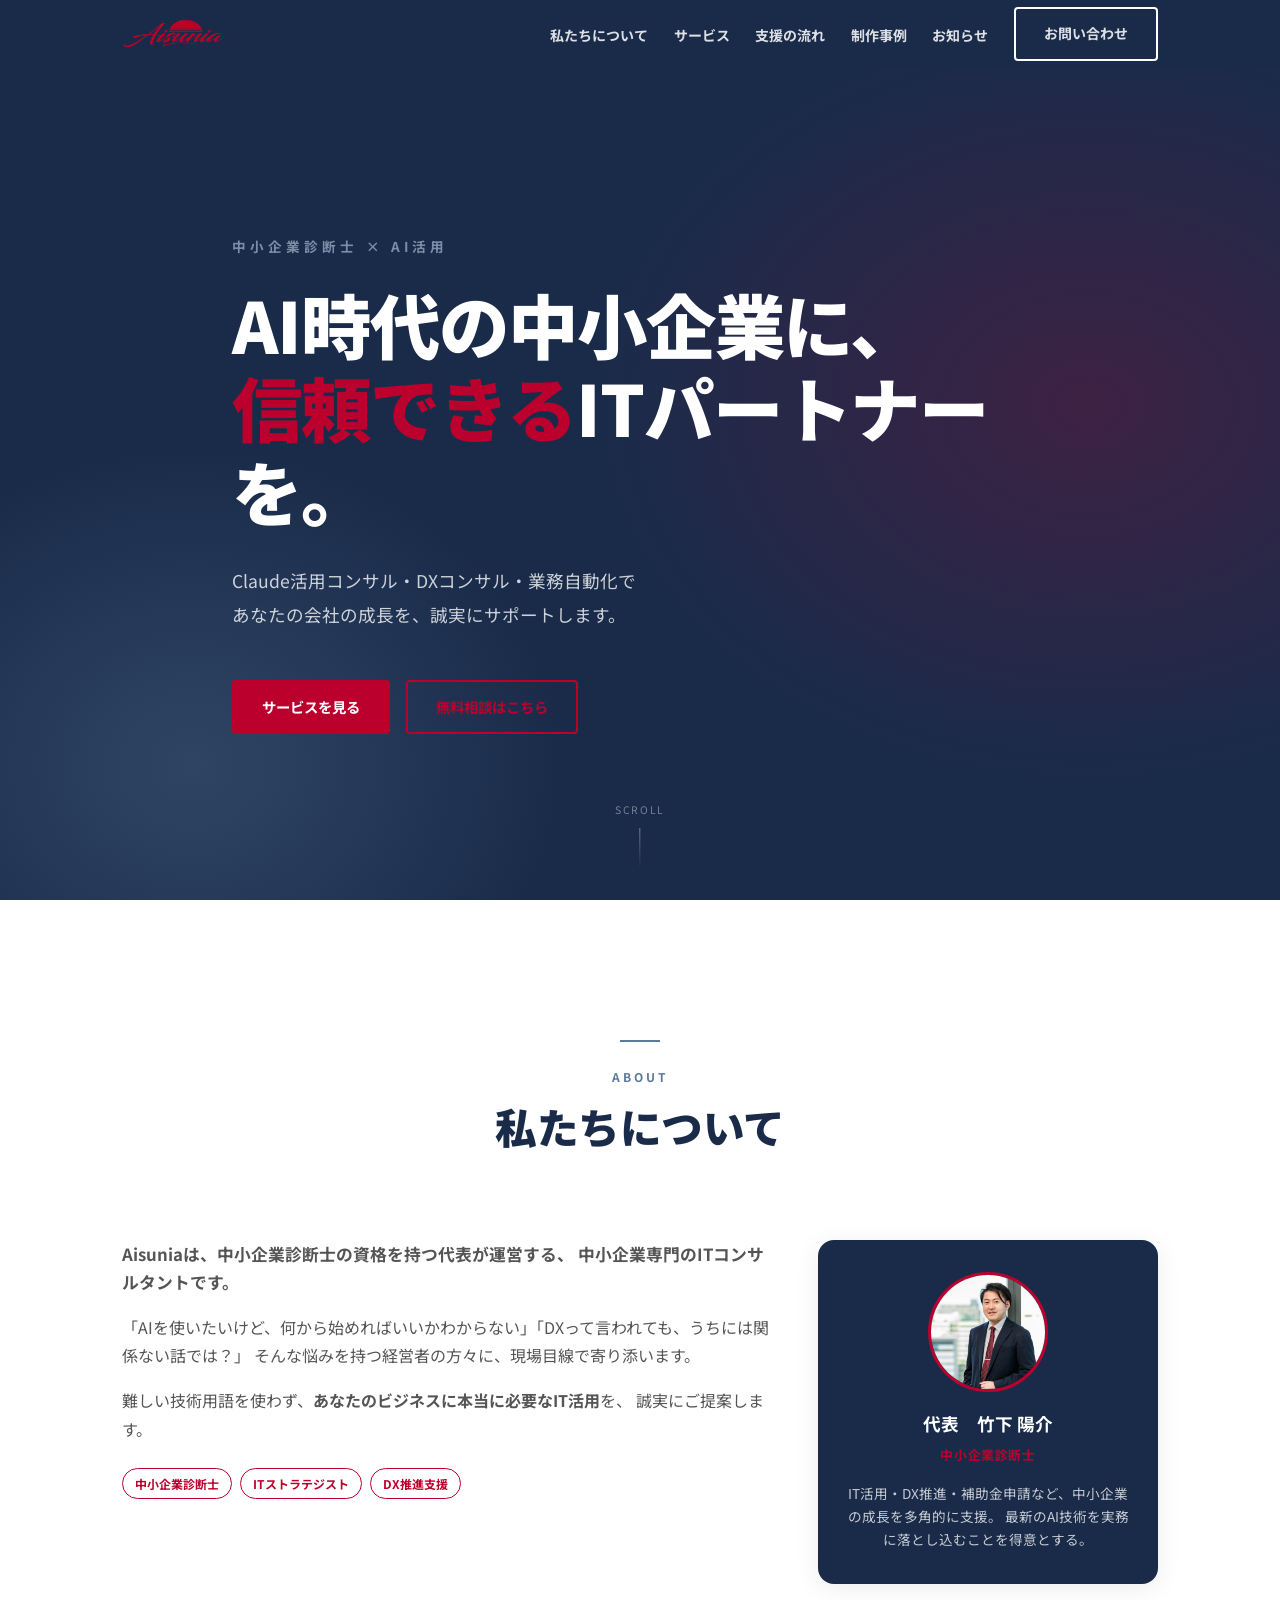
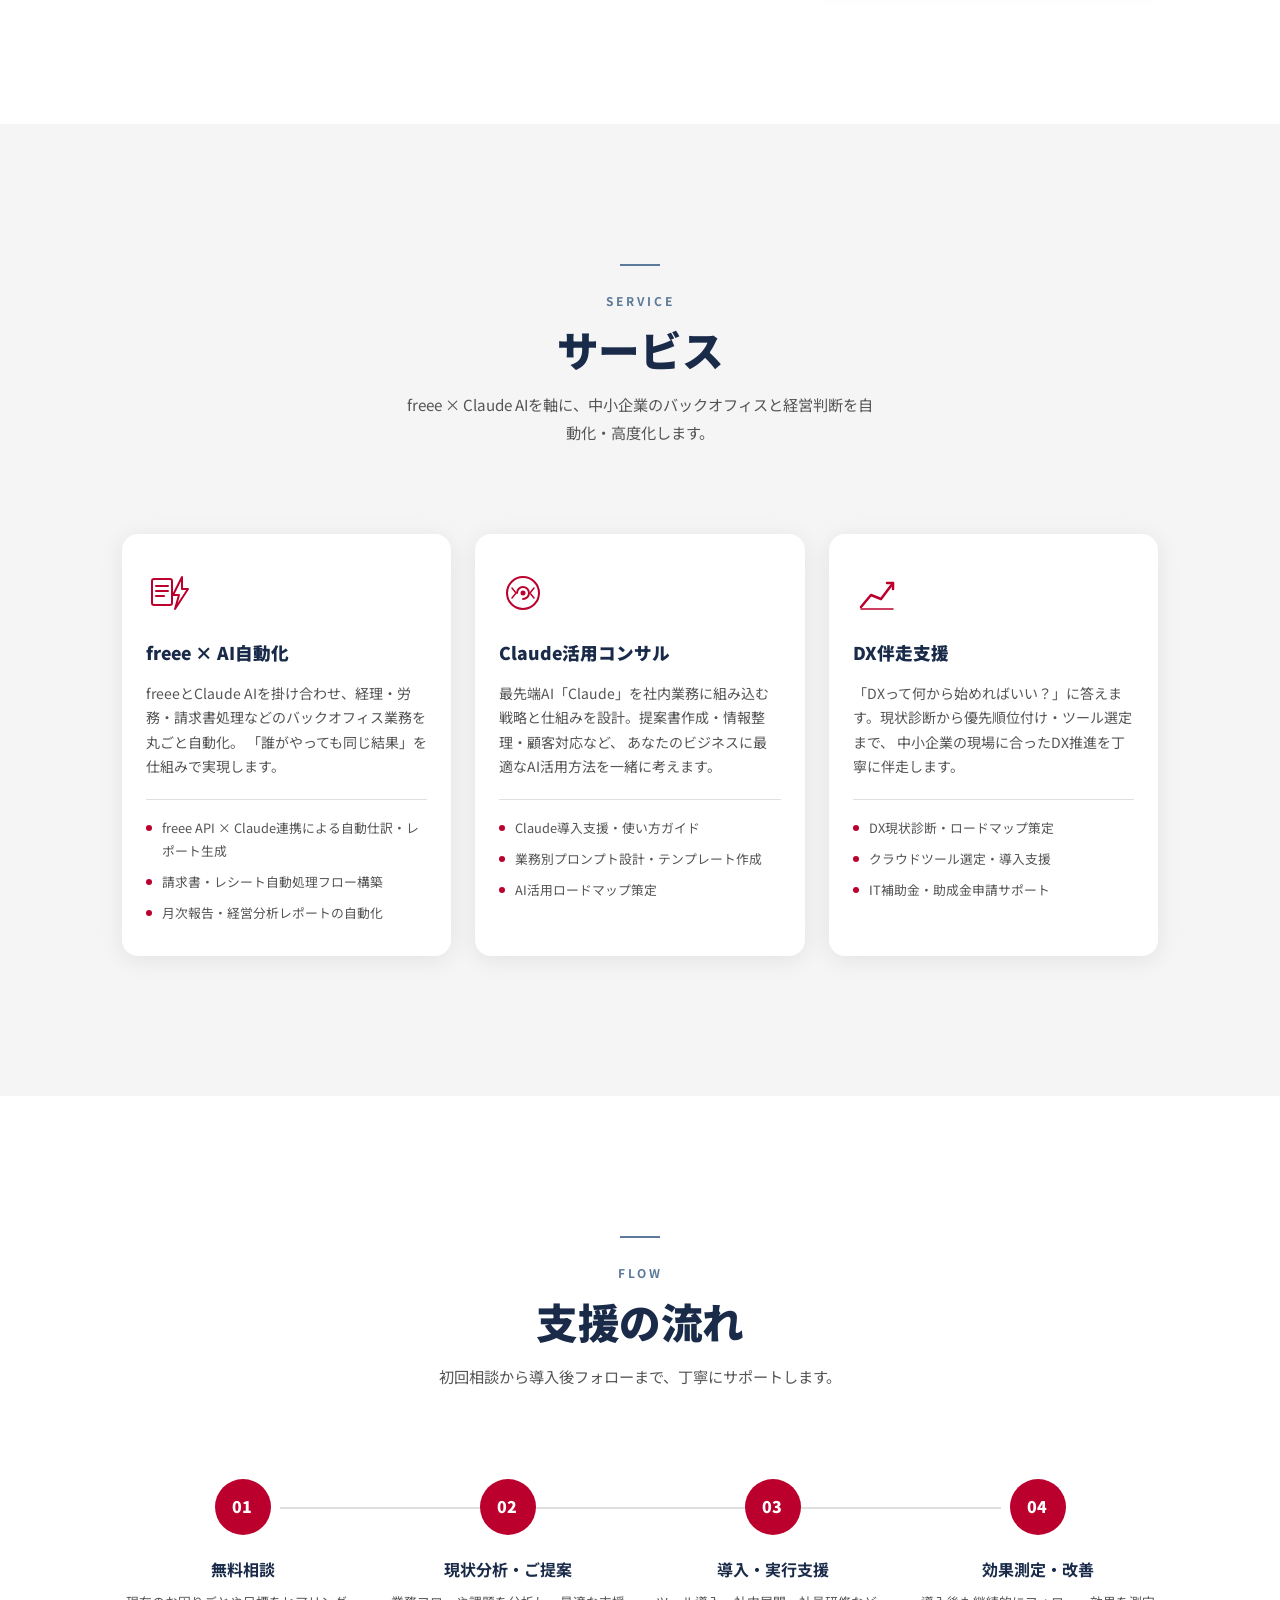
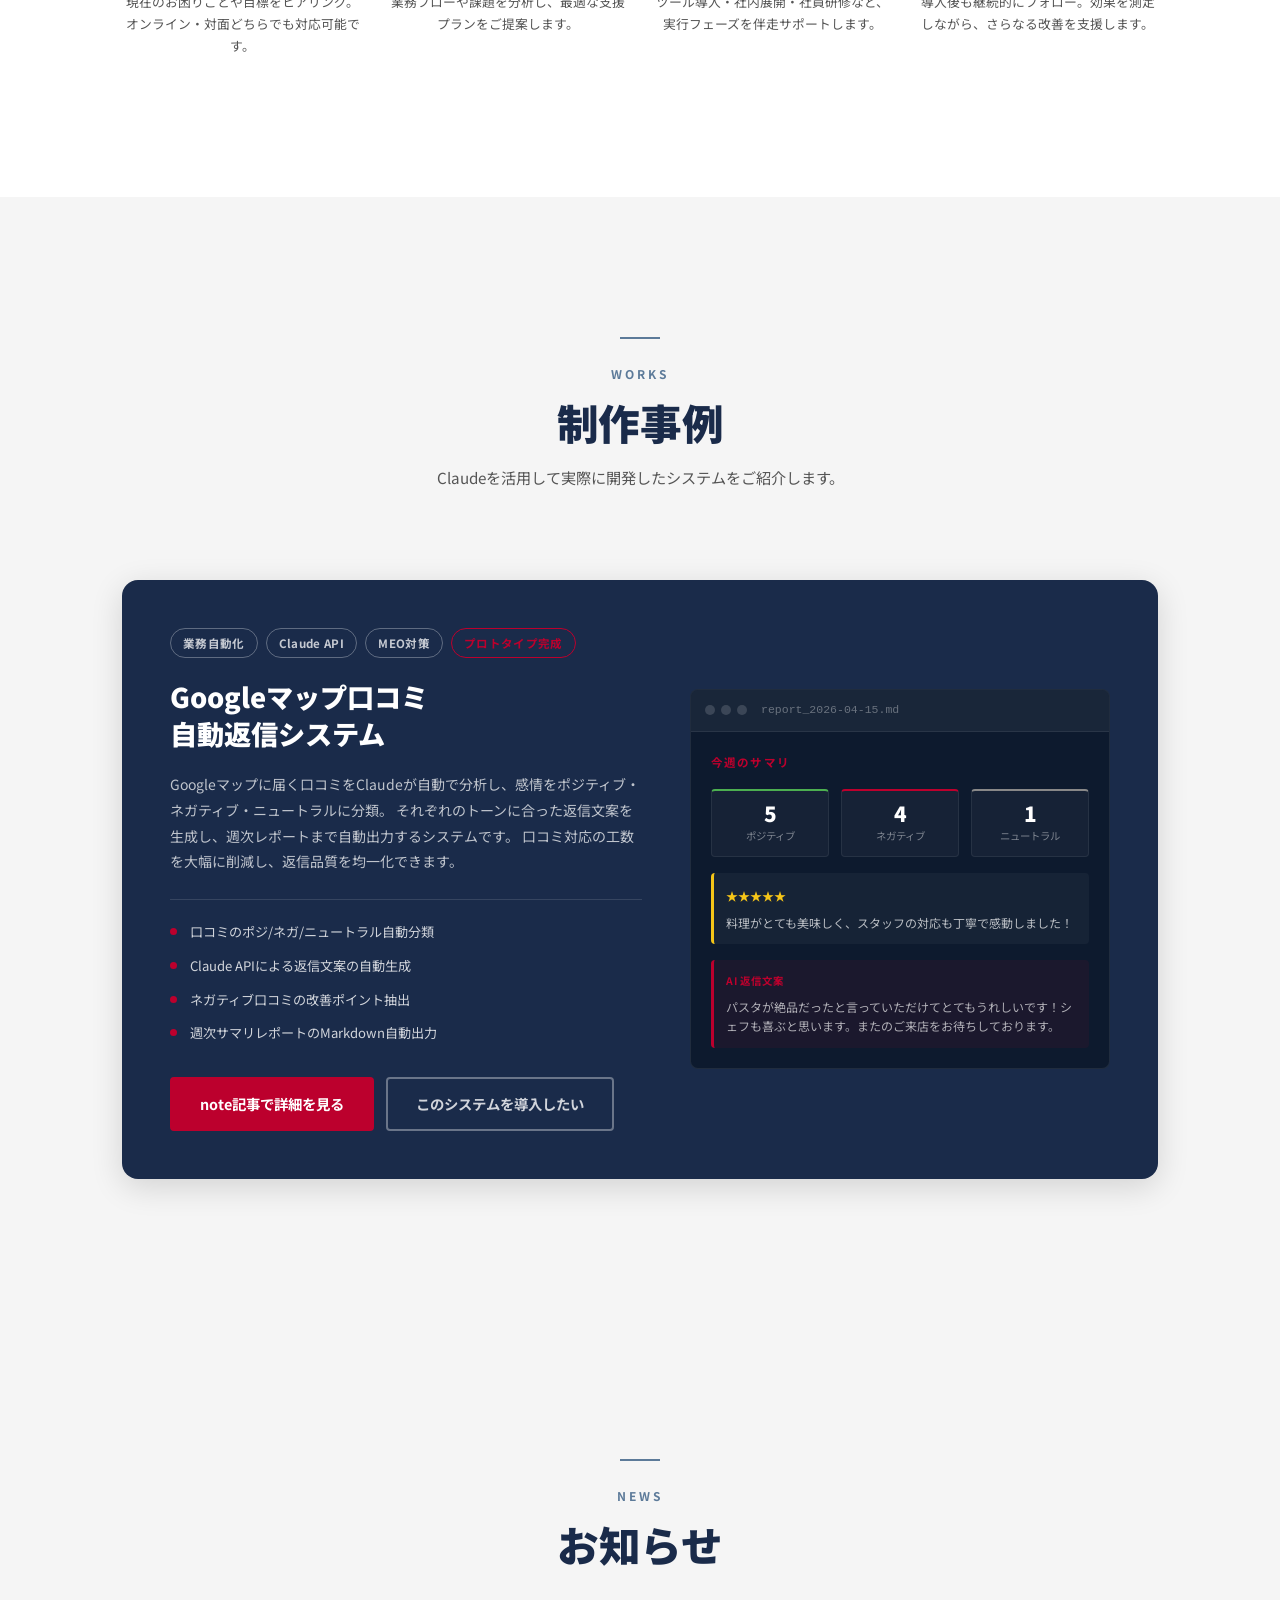
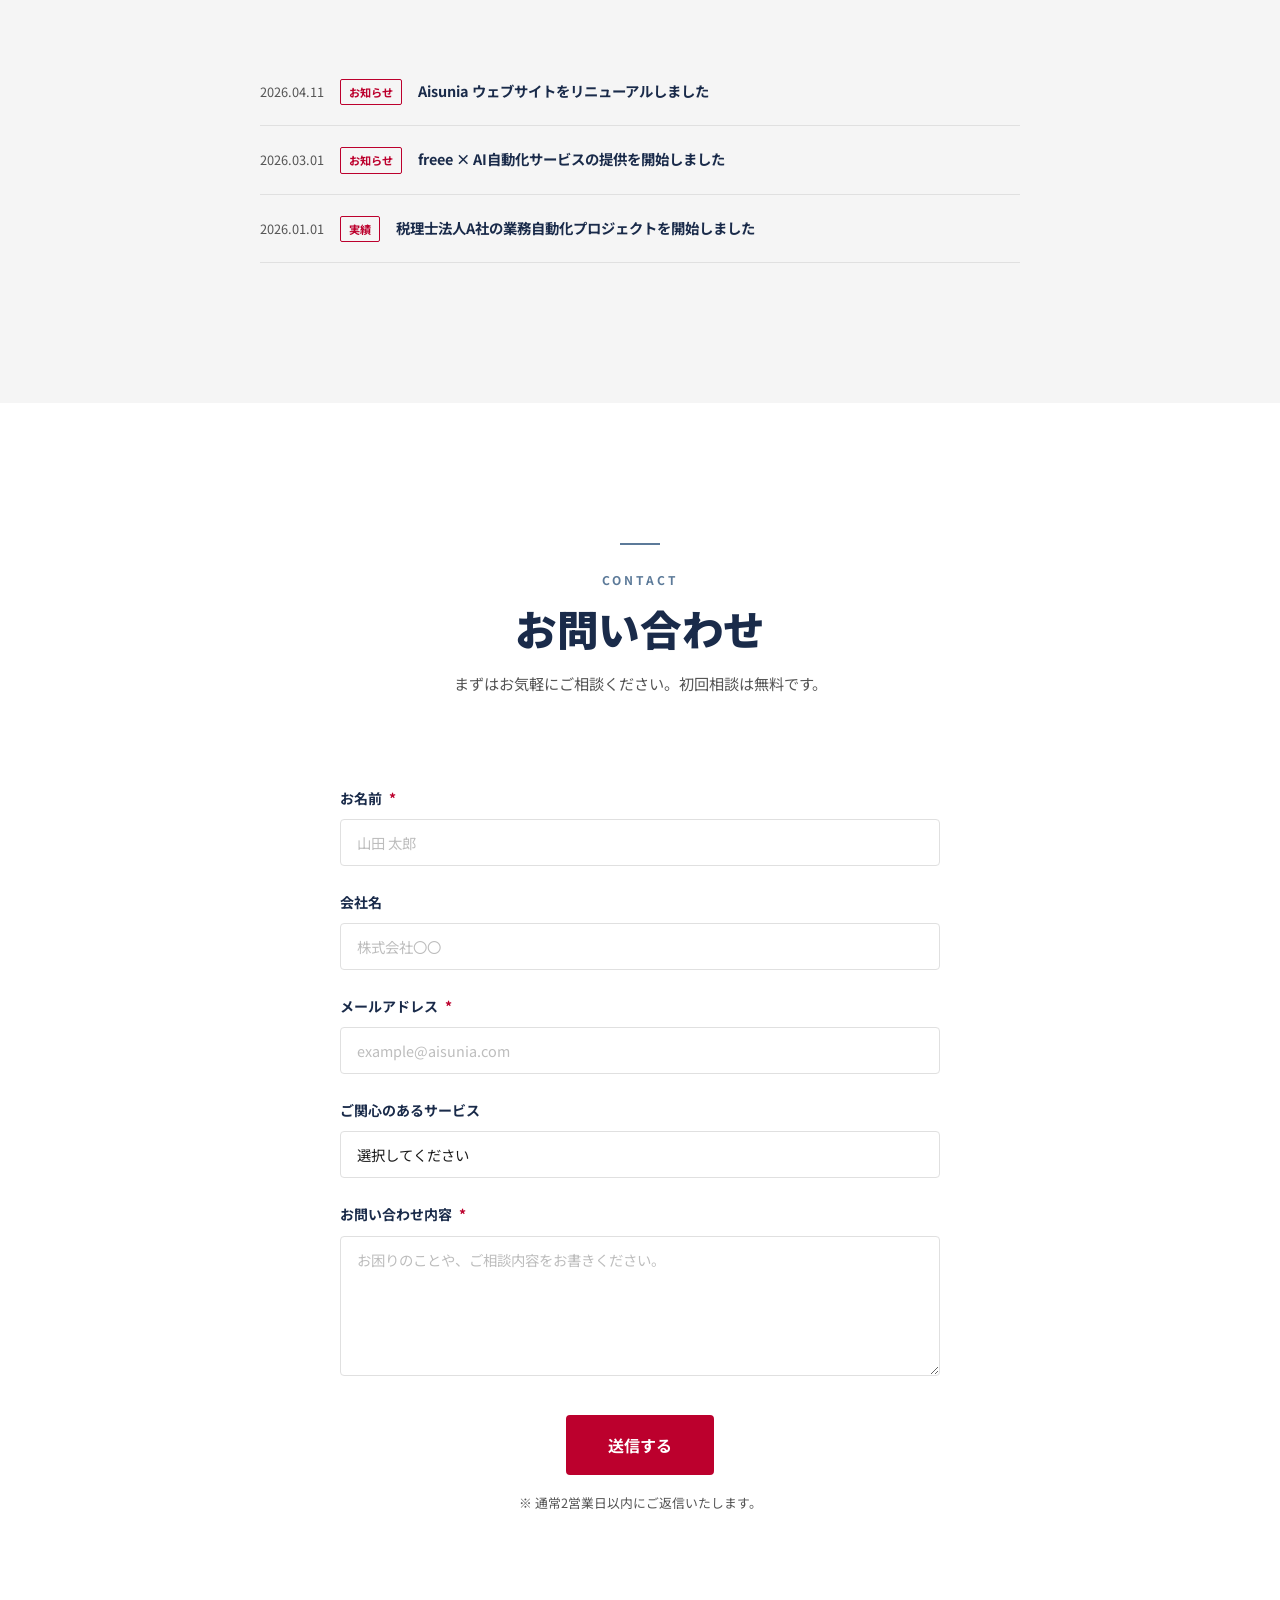
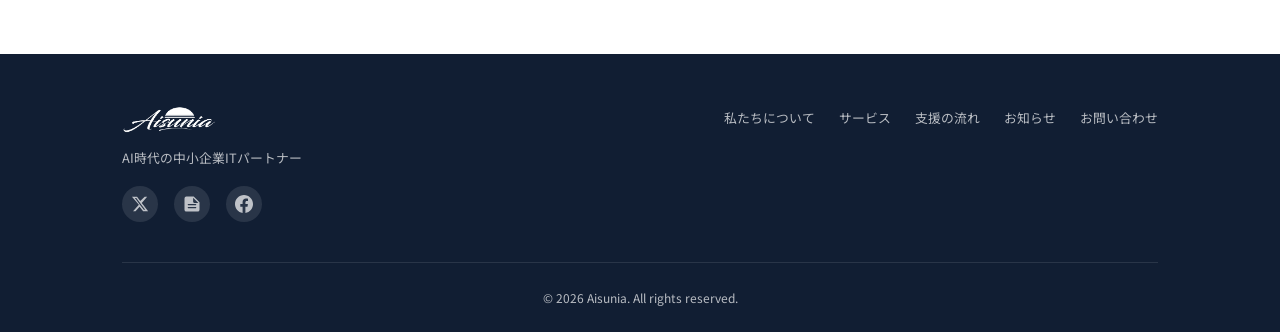
==== commit 317e057c: "feat: ミニマル＆タイポグラフィ路線へリニューアル＋スレートブルー導入 McKinsey/Bain系のセンスに寄せて全面調整： - 半円グラデ・幾何学リングの装飾を撤去（和風寄りすぎたため） - " ====
--- a/index.html
+++ b/index.html
@@ -27,8 +27,8 @@
   <link rel="preconnect" href="https://fonts.googleapis.com">
   <link rel="preconnect" href="https://fonts.gstatic.com" crossorigin>
   <link href="https://fonts.googleapis.com/css2?family=Noto+Sans+JP:wght@400;700;900&display=swap" rel="stylesheet">
-  <link rel="stylesheet" href="css/style.css?v=20260502b">
-  <link rel="stylesheet" href="css/animation.css?v=20260502b">
+  <link rel="stylesheet" href="css/style.css?v=20260502c">
+  <link rel="stylesheet" href="css/animation.css?v=20260502c">
 </head>
 <body>
 
--- a/css/style.css
+++ b/css/style.css
@@ -2,15 +2,18 @@
    CSS Custom Properties
    ======================================== */
 :root {
-  --color-red:       #BC002D;
-  --color-red-dark:  #960024;
-  --color-navy:      #1A2B4A;
-  --color-navy-dark: #111e33;
-  --color-white:     #FFFFFF;
-  --color-gray:      #F5F5F5;
-  --color-gray-mid:  #E0E0E0;
-  --color-text:      #1A1A1A;
-  --color-text-sub:  #555555;
+  --color-red:        #BC002D;
+  --color-red-dark:   #960024;
+  --color-navy:       #1A2B4A;
+  --color-navy-dark:  #111e33;
+  --color-slate:      #5C7A99;  /* スレートブルー（パワポD案と統一） */
+  --color-slate-dark: #3D5C7A;
+  --color-slate-soft: #7A8FA6;
+  --color-white:      #FFFFFF;
+  --color-gray:       #F5F5F5;
+  --color-gray-mid:   #E0E0E0;
+  --color-text:       #1A1A1A;
+  --color-text-sub:   #555555;
 
   --font-main: 'Noto Sans JP', sans-serif;
 
@@ -57,33 +60,46 @@
   padding: 0 var(--container-pad);
 }
 
-.text-red { color: var(--color-red); }
+.text-red   { color: var(--color-red); }
+.text-slate { color: var(--color-slate); }
 
 .section {
-  padding: clamp(60px, 8vw, 100px) 0;
+  padding: clamp(80px, 12vw, 140px) 0;  /* ミニマル路線：余白を大幅拡大 */
 }
 
 .section--gray { background: var(--color-gray); }
 
 .section-header {
   text-align: center;
-  margin-bottom: clamp(40px, 6vw, 64px);
+  margin-bottom: clamp(56px, 8vw, 88px);
+  position: relative;
+}
+
+/* セクションヘッダー上に細いスレートブルーの区切り線（アクセント） */
+.section-header::before {
+  content: "";
+  display: block;
+  width: 40px;
+  height: 2px;
+  background: var(--color-slate);
+  margin: 0 auto 24px;
 }
 
 .section-label {
   font-size: 0.75rem;
-  letter-spacing: 0.15em;
-  color: var(--color-red);
+  letter-spacing: 0.25em;  /* ミニマル路線：トラッキング広め */
+  color: var(--color-slate);  /* 赤 → スレートブルーへ（落ち着き） */
   font-weight: 700;
   text-transform: uppercase;
-  margin-bottom: 8px;
+  margin-bottom: 12px;
 }
 
 .section-title {
-  font-size: clamp(1.6rem, 3vw, 2.2rem);
+  font-size: clamp(1.8rem, 3.6vw, 2.6rem);  /* タイポ拡大 */
   font-weight: 900;
   color: var(--color-navy);
-  line-height: 1.3;
+  line-height: 1.25;
+  letter-spacing: -0.01em;  /* タイトに締めて引き締め */
   margin-bottom: 16px;
 }
 
@@ -221,38 +237,40 @@
   position: absolute;
   inset: 0;
   background:
-    radial-gradient(ellipse 60% 60% at 80% 50%, rgba(188,0,45,0.18) 0%, transparent 70%),
-    radial-gradient(ellipse 40% 60% at 10% 80%, rgba(26,43,74,0.8) 0%, transparent 60%);
+    radial-gradient(ellipse 55% 60% at 85% 45%, rgba(188,0,45,0.22) 0%, transparent 70%),
+    radial-gradient(ellipse 45% 55% at 15% 85%, rgba(92,122,153,0.32) 0%, transparent 65%);
 }
 
 .hero__inner {
   position: relative;
   z-index: 1;
-  max-width: 700px;
+  max-width: 880px;  /* ミニマル路線：横幅広めでタイポを伸ばす */
 }
 
 .hero__eyebrow {
-  font-size: 0.8rem;
-  letter-spacing: 0.15em;
-  color: var(--color-red);
+  font-size: 0.85rem;
+  letter-spacing: 0.3em;  /* トラッキング広めで洗練 */
+  color: var(--color-slate-soft);  /* 赤 → 明スレートで落ち着き */
   font-weight: 700;
   text-transform: uppercase;
-  margin-bottom: 16px;
+  margin-bottom: 24px;
 }
 
 .hero__title {
-  font-size: clamp(2rem, 5vw, 3.2rem);
+  font-size: clamp(2.4rem, 6.5vw, 4.4rem);  /* タイポを大幅拡大（A方向の核） */
   font-weight: 900;
   color: var(--color-white);
-  line-height: 1.25;
-  margin-bottom: 24px;
+  line-height: 1.18;
+  letter-spacing: -0.015em;  /* タイトに締める */
+  margin-bottom: 32px;
 }
 
 .hero__desc {
-  font-size: clamp(0.9rem, 1.5vw, 1.05rem);
-  color: rgba(255,255,255,0.8);
-  margin-bottom: 40px;
-  line-height: 1.9;
+  font-size: clamp(0.95rem, 1.5vw, 1.1rem);
+  color: rgba(255,255,255,0.78);
+  margin-bottom: 48px;
+  line-height: 1.95;
+  max-width: 640px;
 }
 
 .hero__actions {
@@ -911,85 +929,3 @@
   .footer__inner { flex-direction: column; }
 }
 
-/* ========================================
-   Section Decorations（日の出モチーフ × 幾何学パターン）
-   ABOUT・SERVICE に控えめな背景演出を追加
-   ======================================== */
-.about,
-.service {
-  position: relative;
-  overflow: hidden;
-}
-
-.about > .container,
-.service > .container {
-  position: relative;
-  z-index: 1;
-}
-
-/* ABOUT：右上の日の出半円グラデ + 左下の幾何学リング */
-.about::before {
-  content: "";
-  position: absolute;
-  top: -180px;
-  right: -120px;
-  width: 520px;
-  height: 520px;
-  border-radius: 50%;
-  background: radial-gradient(circle at center,
-              rgba(188, 0, 45, 0.22) 0%,
-              rgba(188, 0, 45, 0.10) 45%,
-              rgba(188, 0, 45, 0) 75%);
-  pointer-events: none;
-  z-index: 0;
-}
-
-.about::after {
-  content: "";
-  position: absolute;
-  bottom: -100px;
-  left: -80px;
-  width: 320px;
-  height: 320px;
-  border: 3px solid rgba(26, 43, 74, 0.16);
-  border-radius: 50%;
-  pointer-events: none;
-  z-index: 0;
-}
-
-/* SERVICE：右上の幾何学リング + 左下の薄赤グラデ */
-.service::before {
-  content: "";
-  position: absolute;
-  top: 40px;
-  right: -120px;
-  width: 460px;
-  height: 460px;
-  border: 3px solid rgba(26, 43, 74, 0.17);
-  border-radius: 50%;
-  pointer-events: none;
-  z-index: 0;
-}
-
-.service::after {
-  content: "";
-  position: absolute;
-  bottom: -140px;
-  left: 3%;
-  width: 320px;
-  height: 320px;
-  background: radial-gradient(circle,
-              rgba(188, 0, 45, 0.18) 0%,
-              rgba(188, 0, 45, 0) 70%);
-  border-radius: 50%;
-  pointer-events: none;
-  z-index: 0;
-}
-
-/* モバイルは控えめに */
-@media (max-width: 768px) {
-  .about::before  { width: 320px; height: 320px; top: -120px; right: -90px; }
-  .about::after   { width: 200px; height: 200px; bottom: -70px; left: -60px; border-width: 2px; }
-  .service::before { width: 300px; height: 300px; top: 30px; right: -100px; border-width: 2px; }
-  .service::after  { width: 200px; height: 200px; bottom: -100px; }
-}
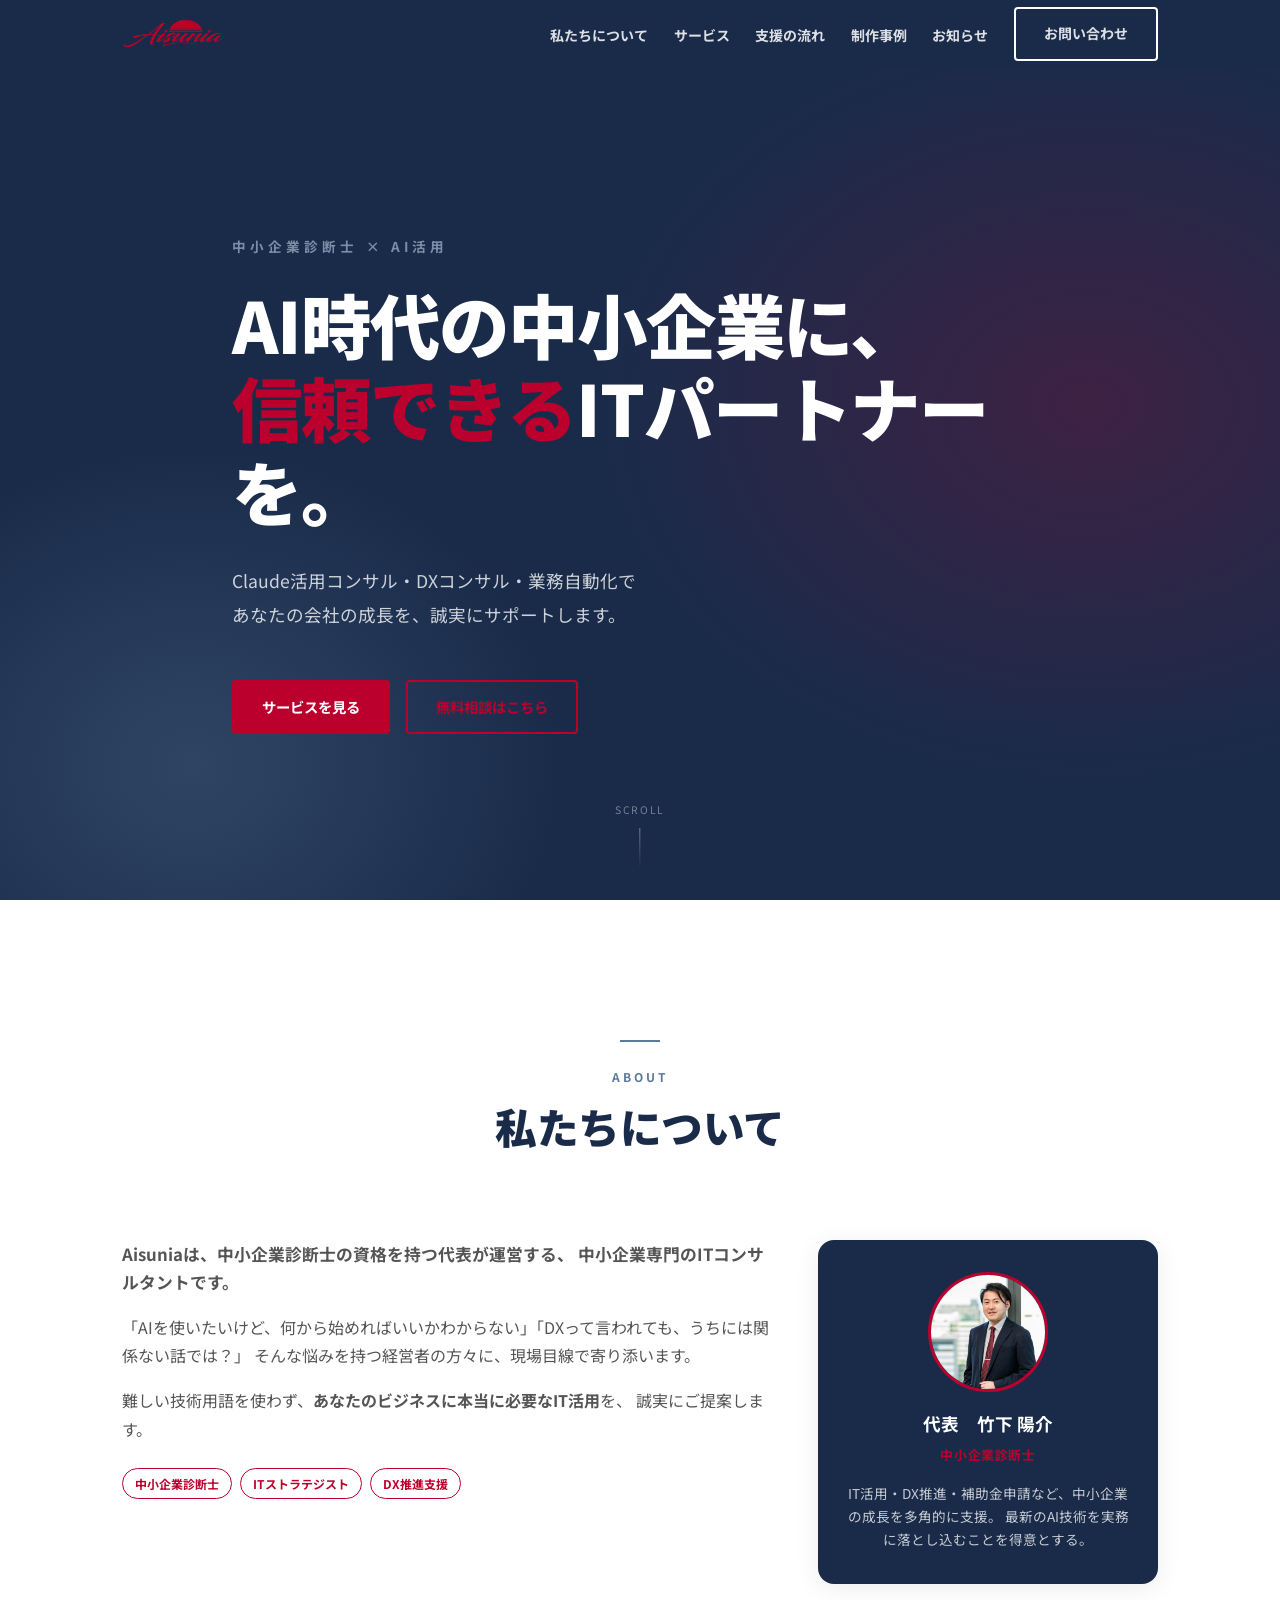
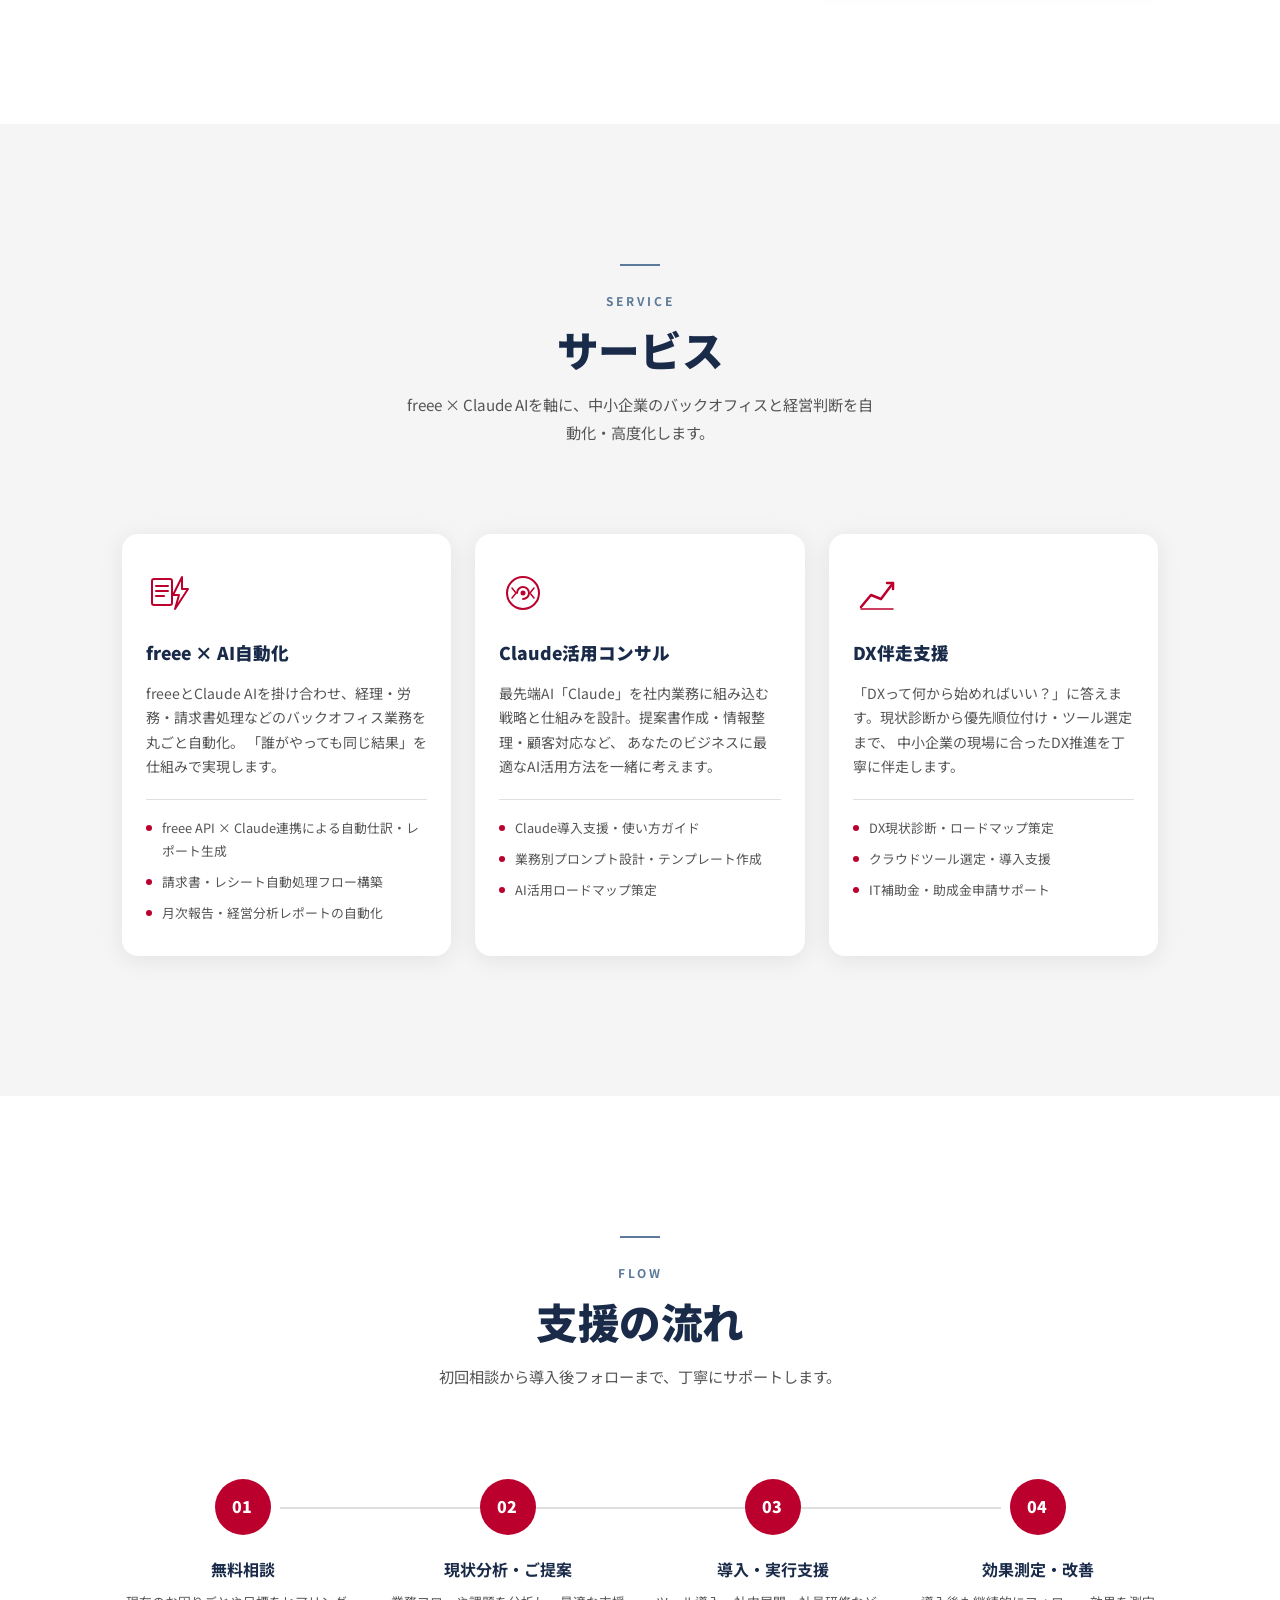
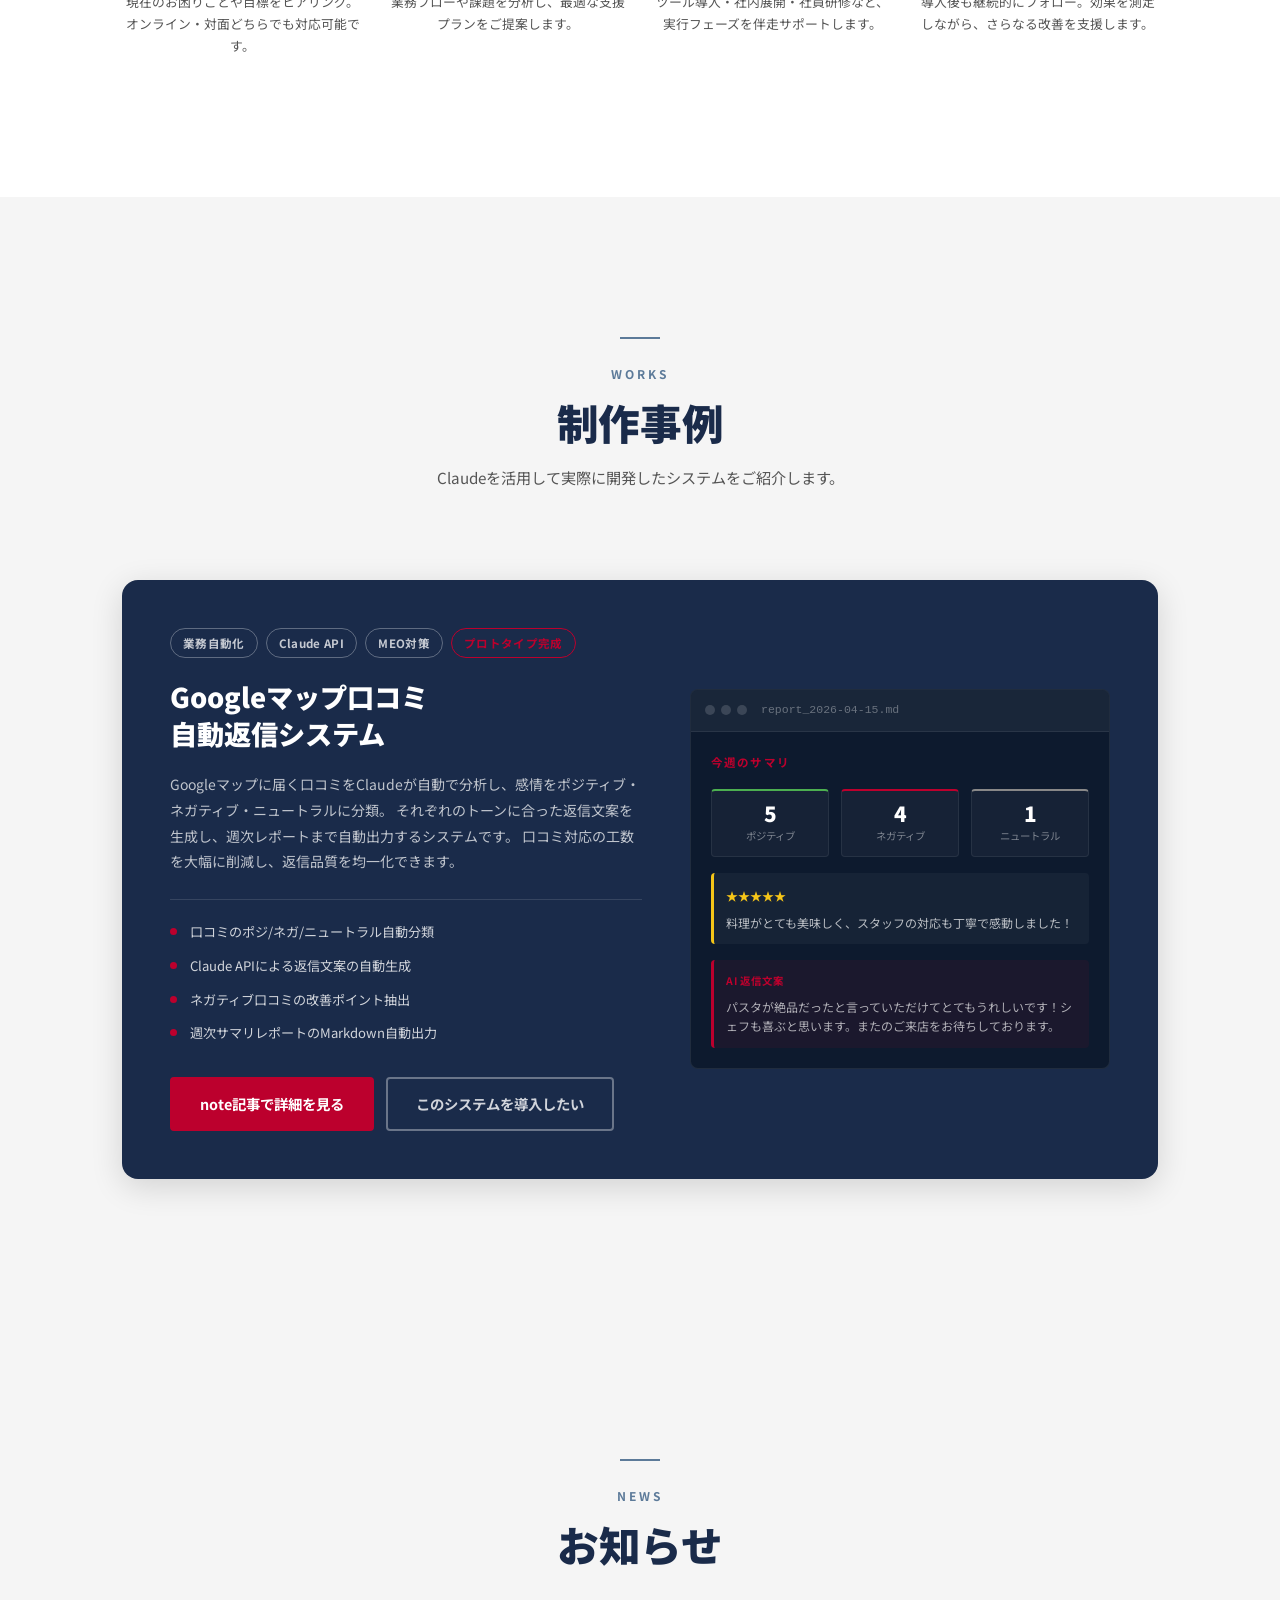
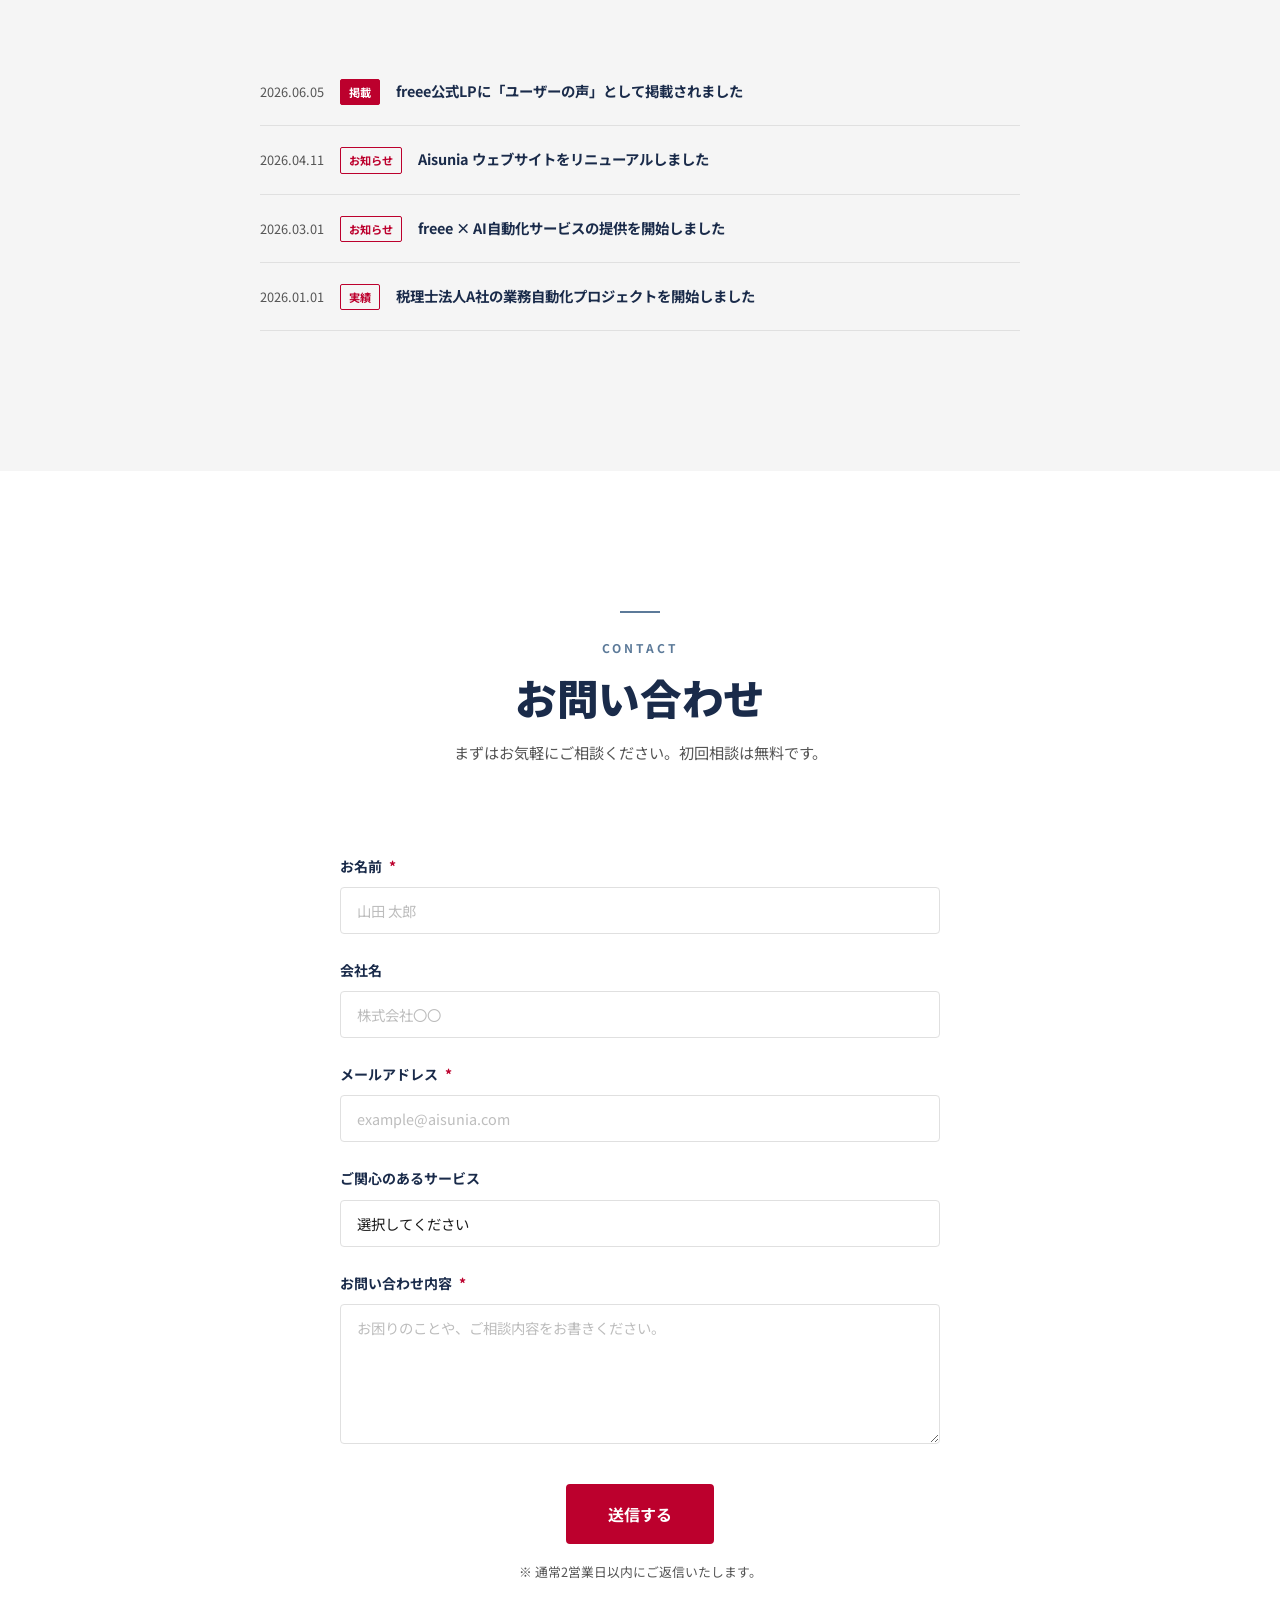
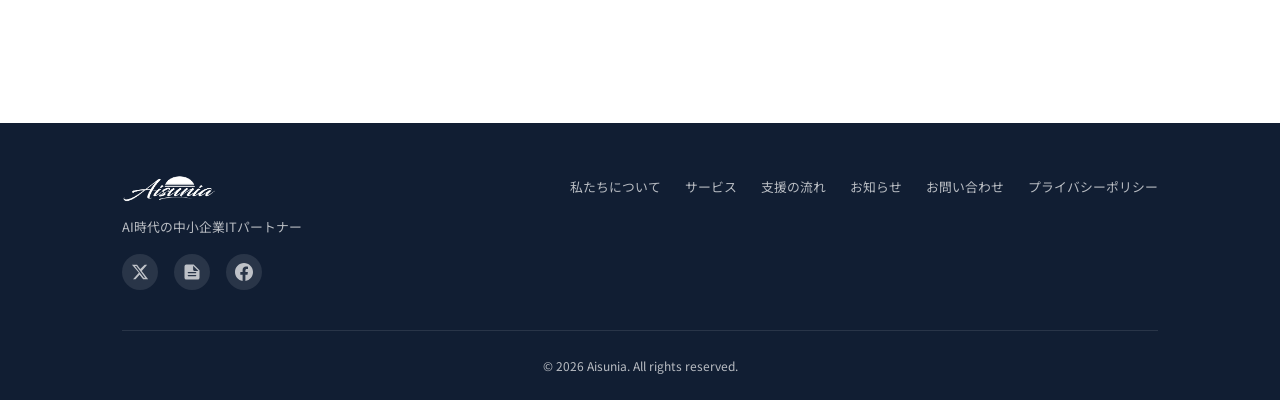
==== commit 26e753f8: "feat: freee公式LP掲載の骨組みを準備（6/5公開） - Featuredセクション骨組みを追加（hidden属性で非表示状態） - Newsに2026/6/5掲載のお知らせ項目を追加（hi" ====
--- a/index.html
+++ b/index.html
@@ -24,11 +24,30 @@
   <meta name="twitter:image" content="https://aisunia.com/images/ogp.png">
 
   <title>Aisunia | AI時代の中小企業ITパートナー</title>
+
+  <!-- Google Analytics 4 -->
+  <script async src="https://www.googletagmanager.com/gtag/js?id=G-RDBJHF2PTV"></script>
+  <script>
+    window.dataLayer = window.dataLayer || [];
+    function gtag(){dataLayer.push(arguments);}
+    gtag('js', new Date());
+    gtag('config', 'G-RDBJHF2PTV');
+  </script>
+
+  <!-- Microsoft Clarity -->
+  <script type="text/javascript">
+    (function(c,l,a,r,i,t,y){
+        c[a]=c[a]||function(){(c[a].q=c[a].q||[]).push(arguments)};
+        t=l.createElement(r);t.async=1;t.src="https://www.clarity.ms/tag/"+i;
+        y=l.getElementsByTagName(r)[0];y.parentNode.insertBefore(t,y);
+    })(window, document, "clarity", "script", "wkucbaarqq");
+  </script>
+
   <link rel="preconnect" href="https://fonts.googleapis.com">
   <link rel="preconnect" href="https://fonts.gstatic.com" crossorigin>
   <link href="https://fonts.googleapis.com/css2?family=Noto+Sans+JP:wght@400;700;900&display=swap" rel="stylesheet">
-  <link rel="stylesheet" href="css/style.css?v=20260502c">
-  <link rel="stylesheet" href="css/animation.css?v=20260502c">
+  <link rel="stylesheet" href="css/style.css?v=20260526a">
+  <link rel="stylesheet" href="css/animation.css?v=20260526a">
 </head>
 <body>
 
@@ -36,7 +55,7 @@
   <header class="header" id="header">
     <div class="header__inner container">
       <a href="#" class="header__logo">
-        <img src="images/Aisunia_ロゴ.png" alt="Aisunia" class="header__logo-img">
+        <img src="brand/logos/Aisunia_ロゴ.png" alt="Aisunia" class="header__logo-img">
       </a>
       <nav class="header__nav" aria-label="メインナビゲーション">
         <ul class="header__nav-list">
@@ -75,6 +94,58 @@
     <div class="hero__scroll-hint" aria-hidden="true">
       <span>SCROLL</span>
       <div class="hero__scroll-line"></div>
+    </div>
+  </section>
+
+  <!-- ========== FEATURED (freee公式LP掲載) ==========
+       骨組みのみ・hidden で非表示。
+       2026/6/5 公開当日にやること：
+         1. <section> から hidden 属性を削除
+         2. 各 TODO[6/5] コメント箇所を実コンテンツに差し替え
+         3. ヘッダー/フッターのナビゲーションに「#featured」へのリンクを追加（任意）
+  -->
+  <section class="featured section section--gray" id="featured" aria-labelledby="featured-title" hidden>
+    <div class="container">
+      <div class="section-header fade-up">
+        <p class="section-label">Featured</p>
+        <h2 class="section-title" id="featured-title">公式LP掲載</h2>
+        <p class="section-desc">freee × AI 総合トップページに、ユーザーの声として掲載されました。</p>
+      </div>
+
+      <article class="featured__card fade-up">
+        <header class="featured__brand">
+          <p class="featured__brand-label">Featured on</p>
+          <p class="featured__brand-name">freee 公式LP</p>
+          <!-- TODO[6/5]: freee側から提供される素材があればロゴ画像に差し替え。なければテキストのままでOK -->
+        </header>
+
+        <blockquote class="featured__quote">
+          <!-- TODO[6/5]: 掲載が確定したXポスト本文を最終確定して記入 -->
+          <p class="featured__quote-text">freeeがAIとの付き合い方に本気出してきてるのが分かりますな。</p>
+          <footer class="featured__quote-author">
+            <span class="featured__quote-name">中小企業診断士 / AIコンサルタント　竹下 陽介</span>
+            <a href="https://x.com/yosuke_chusho" target="_blank" rel="noopener noreferrer" class="featured__quote-handle">@yosuke_chusho</a>
+          </footer>
+        </blockquote>
+
+        <dl class="featured__meta">
+          <div class="featured__meta-item">
+            <dt class="featured__meta-label">掲載先</dt>
+            <dd class="featured__meta-value">freee × AI 総合トップページ</dd>
+          </div>
+          <div class="featured__meta-item">
+            <dt class="featured__meta-label">公開日</dt>
+            <dd class="featured__meta-value">
+              <time datetime="2026-06-05">2026年6月5日（金）</time>
+            </dd>
+          </div>
+        </dl>
+
+        <div class="featured__actions">
+          <!-- TODO[6/5]: 公開後、freee公式LPのURLを確定したら href に設定 -->
+          <a href="#" target="_blank" rel="noopener noreferrer" class="btn btn--primary">freee公式LPで見る</a>
+        </div>
+      </article>
     </div>
   </section>
 
@@ -314,6 +385,12 @@
         <h2 class="section-title" id="news-title">お知らせ</h2>
       </div>
       <ul class="news__list fade-up">
+        <!-- TODO[6/5]: hidden 属性を削除して公開（文言は実掲載確認後に最終調整） -->
+        <li class="news__item" hidden>
+          <time class="news__date" datetime="2026-06-05">2026.06.05</time>
+          <span class="news__tag news__tag--featured">掲載</span>
+          <span class="news__link">freee公式LPに「ユーザーの声」として掲載されました</span>
+        </li>
         <li class="news__item">
           <time class="news__date" datetime="2026-04-11">2026.04.11</time>
           <span class="news__tag">お知らせ</span>
@@ -381,7 +458,7 @@
     <div class="container">
       <div class="footer__inner">
         <div class="footer__brand">
-          <img src="images/Aisunia_ロゴ.png" alt="Aisunia" class="footer__logo-img">
+          <img src="brand/logos/Aisunia_ロゴ.png" alt="Aisunia" class="footer__logo-img">
           <p class="footer__tagline">AI時代の中小企業ITパートナー</p>
           <div class="footer__social" aria-label="SNSリンク">
             <a href="https://x.com/yosuke_chusho" target="_blank" rel="noopener noreferrer" aria-label="X（旧Twitter）">
@@ -408,6 +485,7 @@
             <li><a href="#flow">支援の流れ</a></li>
             <li><a href="#news">お知らせ</a></li>
             <li><a href="#contact">お問い合わせ</a></li>
+            <li><a href="privacy.html">プライバシーポリシー</a></li>
           </ul>
         </nav>
       </div>
@@ -423,7 +501,7 @@
     "@type": "ProfessionalService",
     "name": "Aisunia",
     "url": "https://aisunia.com/",
-    "logo": "https://aisunia.com/images/Aisunia_ロゴ.png",
+    "logo": "https://aisunia.com/brand/logos/Aisunia_ロゴ.png",
     "description": "中小企業診断士×AI活用で、あなたの会社のDXを加速します。Claude活用コンサル・DXコンサル・業務自動化のAisunia。",
     "address": {
       "@type": "PostalAddress",
--- a/css/style.css
+++ b/css/style.css
@@ -493,6 +493,110 @@
 }
 
 /* ========================================
+   Featured (freee公式LP掲載)
+   ======================================== */
+.featured__card {
+  max-width: 760px;
+  margin: 0 auto;
+  background: var(--color-white);
+  border-radius: var(--radius-lg);
+  box-shadow: var(--shadow-card);
+  padding: clamp(32px, 5vw, 56px);
+  display: flex;
+  flex-direction: column;
+  gap: 32px;
+}
+
+.featured__brand {
+  display: flex;
+  align-items: baseline;
+  flex-wrap: wrap;
+  gap: 12px;
+  padding-bottom: 24px;
+  border-bottom: 1px solid var(--color-gray-mid);
+}
+
+.featured__brand-label {
+  font-size: 0.72rem;
+  letter-spacing: 0.2em;
+  color: var(--color-slate);
+  font-weight: 700;
+  text-transform: uppercase;
+}
+
+.featured__brand-name {
+  font-size: 1.15rem;
+  font-weight: 900;
+  color: var(--color-navy);
+}
+
+.featured__quote {
+  border-left: 3px solid var(--color-red);
+  padding: 6px 0 6px 20px;
+}
+
+.featured__quote-text {
+  font-size: clamp(1rem, 2vw, 1.18rem);
+  font-weight: 700;
+  color: var(--color-navy);
+  line-height: 1.8;
+  margin-bottom: 16px;
+}
+
+.featured__quote-author {
+  display: flex;
+  flex-wrap: wrap;
+  gap: 6px 14px;
+  align-items: baseline;
+}
+
+.featured__quote-name {
+  font-size: 0.85rem;
+  color: var(--color-text);
+  font-weight: 700;
+}
+
+.featured__quote-handle {
+  font-size: 0.8rem;
+  color: var(--color-slate);
+  transition: color var(--transition);
+}
+
+.featured__quote-handle:hover { color: var(--color-red); }
+
+.featured__meta {
+  display: flex;
+  flex-wrap: wrap;
+  gap: 16px 40px;
+}
+
+.featured__meta-item {
+  display: flex;
+  flex-direction: column;
+  gap: 4px;
+}
+
+.featured__meta-label {
+  font-size: 0.7rem;
+  font-weight: 700;
+  color: var(--color-slate);
+  letter-spacing: 0.12em;
+  text-transform: uppercase;
+}
+
+.featured__meta-value {
+  font-size: 0.9rem;
+  color: var(--color-text);
+  font-weight: 700;
+}
+
+.featured__actions {
+  display: flex;
+  flex-wrap: wrap;
+  gap: 12px;
+}
+
+/* ========================================
    Works
    ======================================== */
 .works-card {
@@ -736,6 +840,11 @@
   padding: 2px 8px;
   white-space: nowrap;
   flex-shrink: 0;
+}
+
+.news__tag--featured {
+  color: var(--color-white);
+  background: var(--color-red);
 }
 
 .news__link {
@@ -929,3 +1038,217 @@
   .footer__inner { flex-direction: column; }
 }
 
+/* ========================================
+   Legal page (Privacy Policy 等)
+   ======================================== */
+.page-legal .header {
+  background: var(--color-navy);
+  position: sticky;
+  top: 0;
+}
+
+.legal-hero {
+  background: var(--color-navy);
+  color: var(--color-white);
+  padding: clamp(64px, 10vw, 120px) 0 clamp(48px, 7vw, 80px);
+  border-bottom: 4px solid var(--color-red);
+}
+
+.legal-hero__eyebrow {
+  font-size: 0.75rem;
+  letter-spacing: 0.25em;
+  color: var(--color-slate-soft);
+  font-weight: 700;
+  text-transform: uppercase;
+  margin-bottom: 16px;
+}
+
+.legal-hero__title {
+  font-size: clamp(1.8rem, 4.2vw, 2.8rem);
+  font-weight: 900;
+  line-height: 1.4;
+  margin-bottom: 24px;
+}
+
+.legal-hero__desc {
+  font-size: 0.95rem;
+  line-height: 1.9;
+  color: #cfd6df;
+  max-width: 760px;
+}
+
+.legal-hero__desc a {
+  color: var(--color-white);
+  text-decoration: underline;
+}
+
+.legal.section {
+  padding: clamp(56px, 8vw, 96px) 0;
+}
+
+.legal-content {
+  max-width: 820px;
+}
+
+.legal-block {
+  margin-bottom: clamp(40px, 5vw, 56px);
+}
+
+.legal-block__title {
+  font-size: clamp(1.15rem, 2vw, 1.4rem);
+  font-weight: 700;
+  color: var(--color-navy);
+  margin-bottom: 20px;
+  padding-left: 14px;
+  border-left: 3px solid var(--color-red);
+  line-height: 1.4;
+}
+
+.legal-block__subtitle {
+  font-size: 1.02rem;
+  font-weight: 700;
+  color: var(--color-navy);
+  margin: 28px 0 12px;
+}
+
+.legal-block p {
+  font-size: 0.95rem;
+  line-height: 1.95;
+  color: var(--color-text);
+  margin-bottom: 14px;
+}
+
+.legal-block p a {
+  color: var(--color-red);
+  text-decoration: underline;
+  text-underline-offset: 2px;
+}
+
+.legal-block p a:hover { color: var(--color-red-dark); }
+
+.legal-list {
+  list-style: none;
+  padding: 0;
+  margin: 8px 0 16px;
+}
+
+.legal-list li {
+  position: relative;
+  padding-left: 20px;
+  margin-bottom: 8px;
+  font-size: 0.95rem;
+  line-height: 1.9;
+  color: var(--color-text);
+}
+
+.legal-list li::before {
+  content: "";
+  position: absolute;
+  left: 4px;
+  top: 0.85em;
+  width: 6px;
+  height: 6px;
+  border-radius: 50%;
+  background: var(--color-slate);
+}
+
+.legal-deflist {
+  border-top: 1px solid var(--color-gray-mid);
+  margin: 8px 0 4px;
+}
+
+.legal-deflist__row {
+  display: grid;
+  grid-template-columns: 160px 1fr;
+  gap: 16px;
+  padding: 14px 4px;
+  border-bottom: 1px solid var(--color-gray-mid);
+}
+
+.legal-deflist__row dt {
+  font-weight: 700;
+  color: var(--color-navy);
+  font-size: 0.92rem;
+}
+
+.legal-deflist__row dd {
+  font-size: 0.95rem;
+  color: var(--color-text);
+  line-height: 1.8;
+}
+
+.legal-deflist__row dd a {
+  color: var(--color-red);
+  text-decoration: underline;
+}
+
+.legal-table-wrap {
+  overflow-x: auto;
+  margin: 16px 0;
+}
+
+.legal-table {
+  width: 100%;
+  border-collapse: collapse;
+  font-size: 0.92rem;
+  min-width: 520px;
+}
+
+.legal-table th,
+.legal-table td {
+  text-align: left;
+  padding: 12px 14px;
+  border-bottom: 1px solid var(--color-gray-mid);
+  line-height: 1.7;
+  vertical-align: top;
+}
+
+.legal-table thead th {
+  background: var(--color-navy);
+  color: var(--color-white);
+  font-weight: 700;
+  font-size: 0.88rem;
+  letter-spacing: 0.04em;
+  border-bottom: none;
+}
+
+.legal-table tbody tr:nth-child(even) td {
+  background: #fafbfc;
+}
+
+.legal-note {
+  font-size: 0.85rem;
+  color: var(--color-text-sub);
+  margin-top: 12px;
+  padding: 12px 14px;
+  background: var(--color-gray);
+  border-left: 3px solid var(--color-slate);
+  line-height: 1.8;
+}
+
+.legal-revision {
+  margin-top: clamp(40px, 6vw, 64px);
+  padding-top: 24px;
+  border-top: 1px solid var(--color-gray-mid);
+  text-align: right;
+  font-size: 0.9rem;
+  color: var(--color-text-sub);
+}
+
+.legal-back {
+  margin-top: 40px;
+  text-align: center;
+}
+
+@media (max-width: 700px) {
+  .legal-deflist__row {
+    grid-template-columns: 1fr;
+    gap: 4px;
+    padding: 12px 4px;
+  }
+  .legal-deflist__row dt {
+    color: var(--color-slate);
+    font-size: 0.82rem;
+  }
+}
+
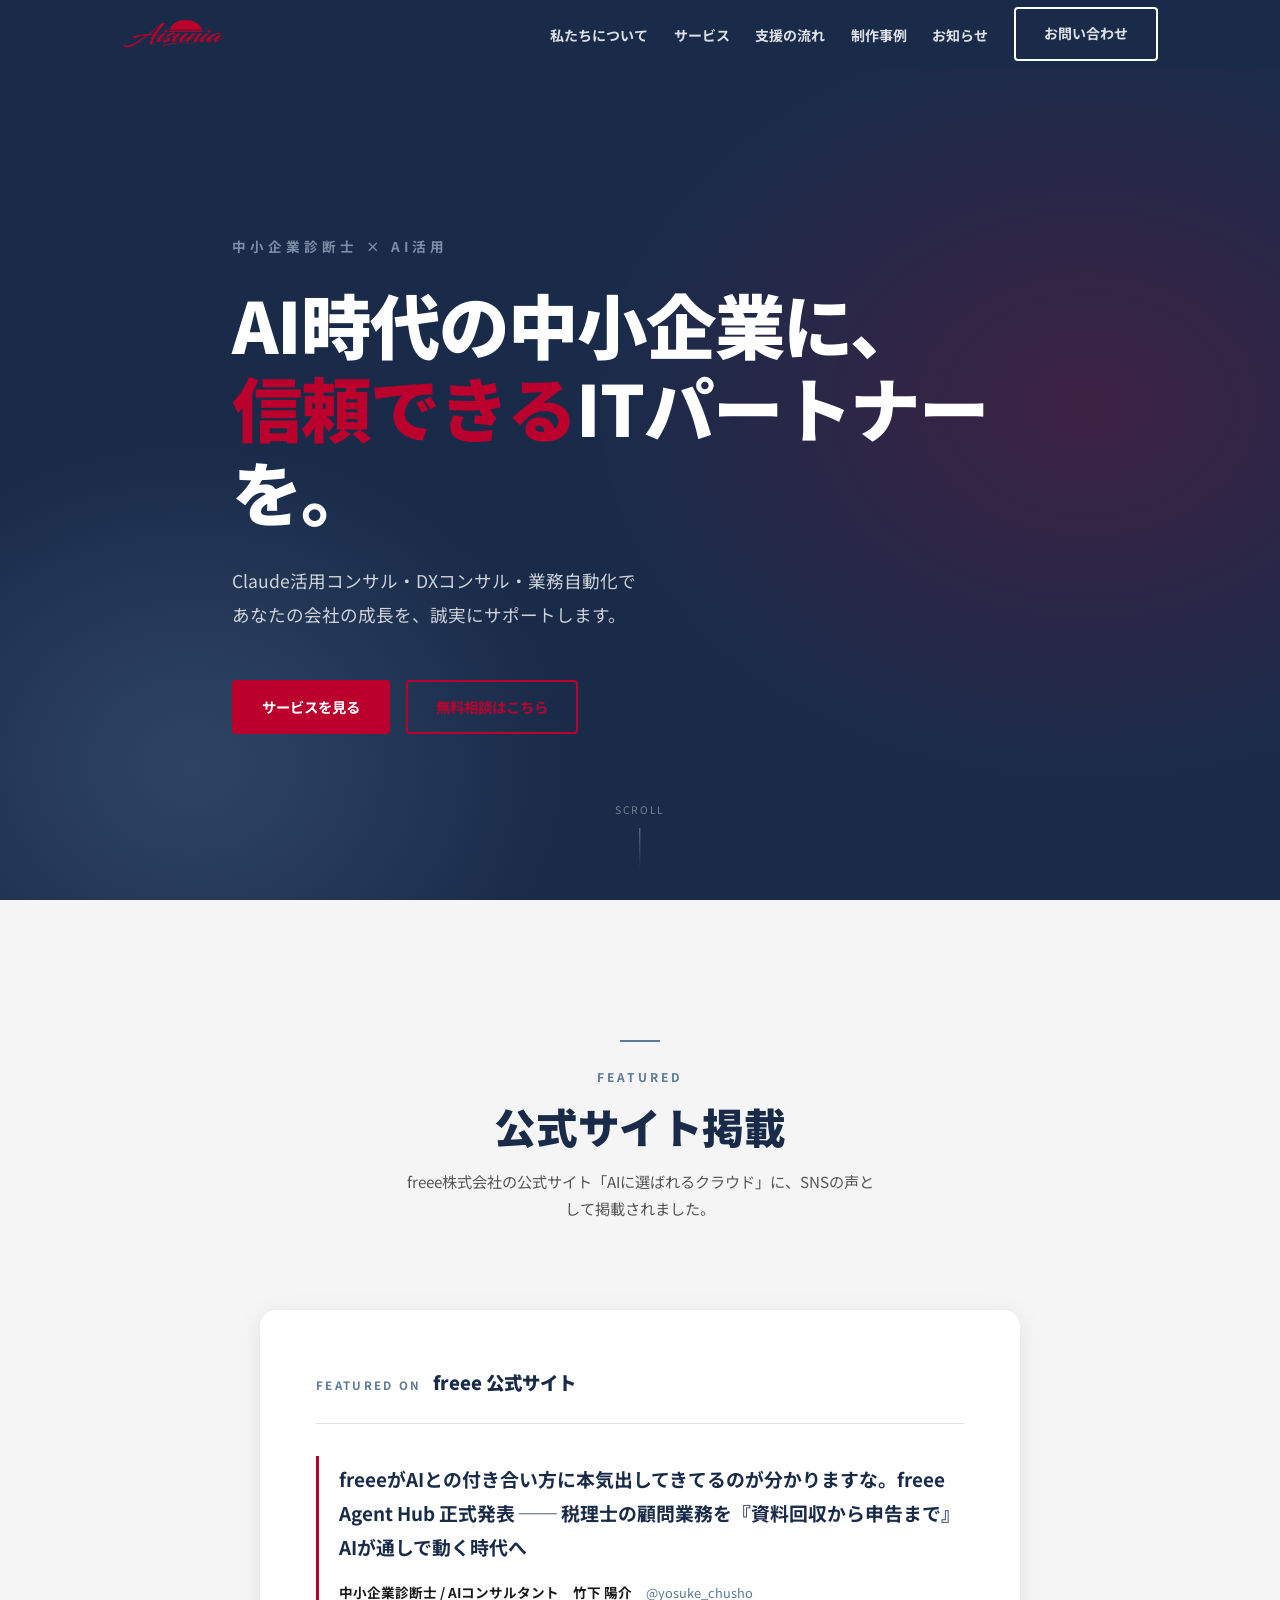
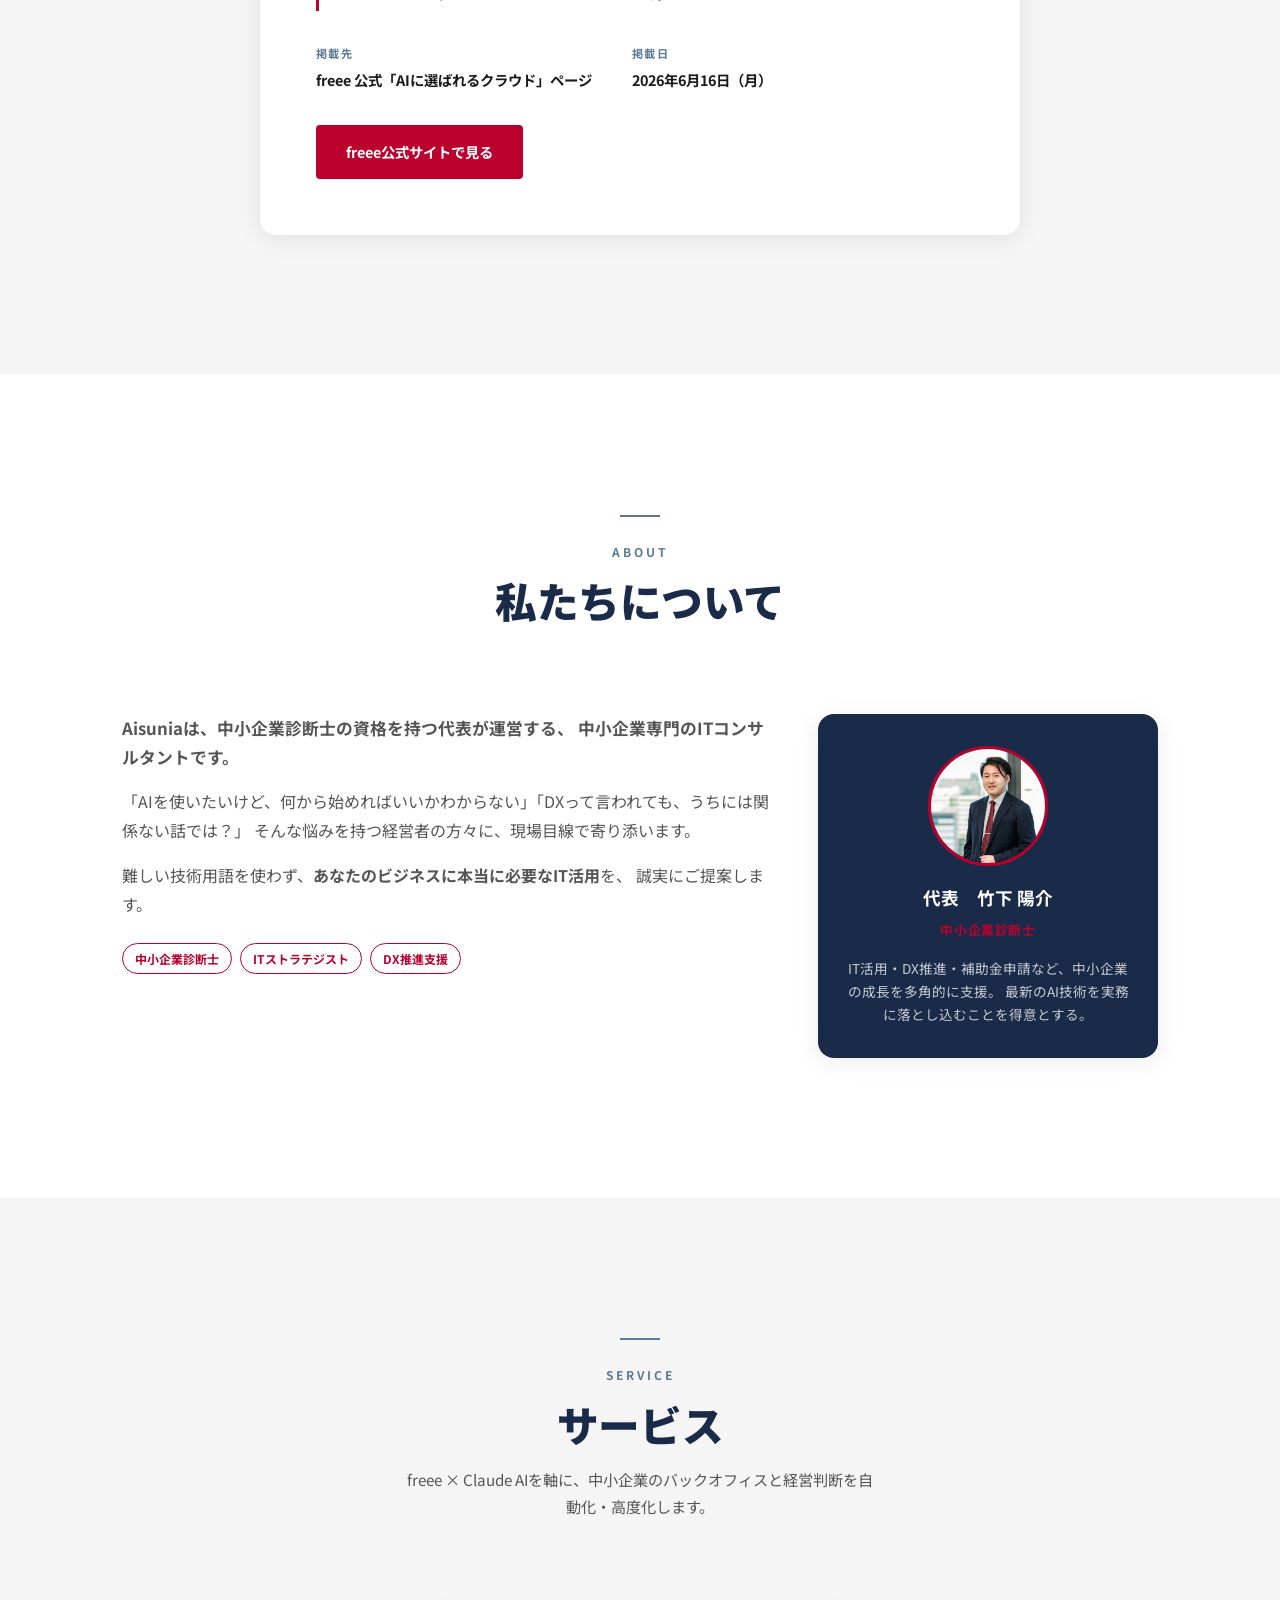
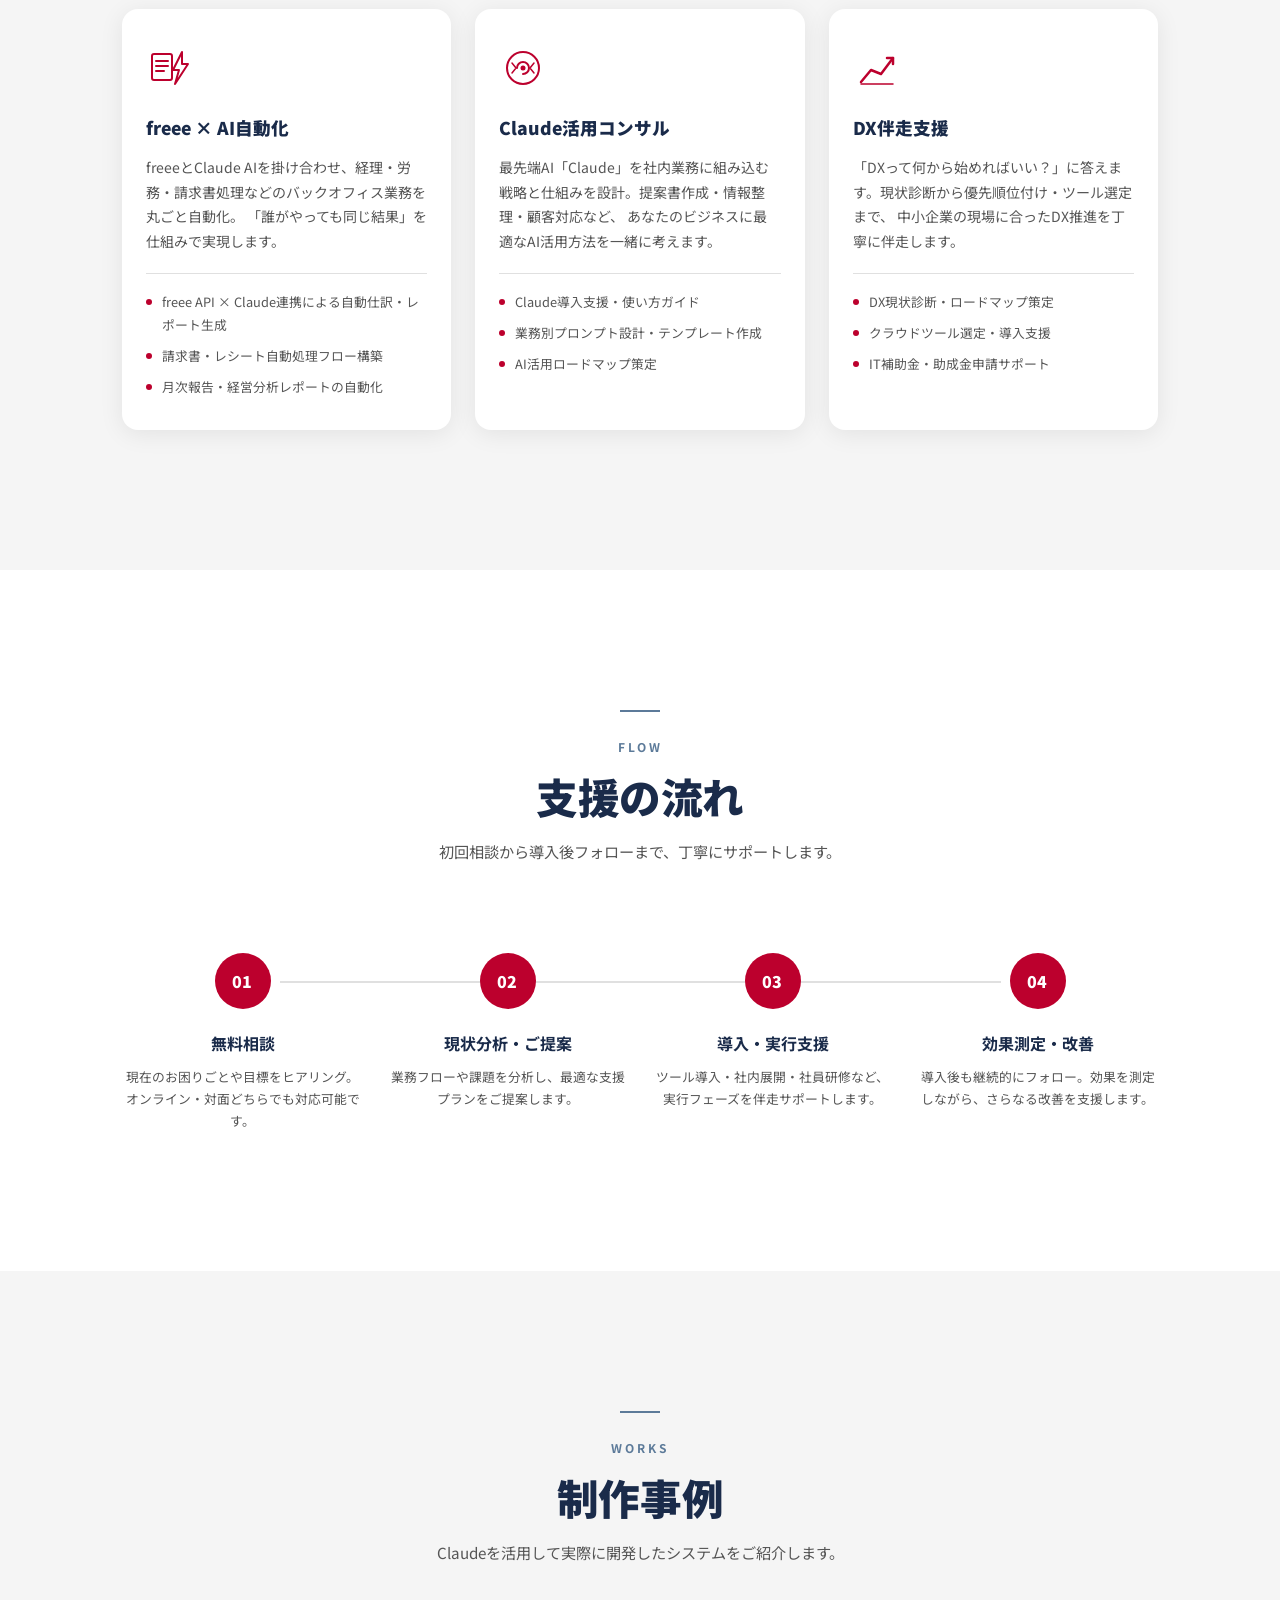
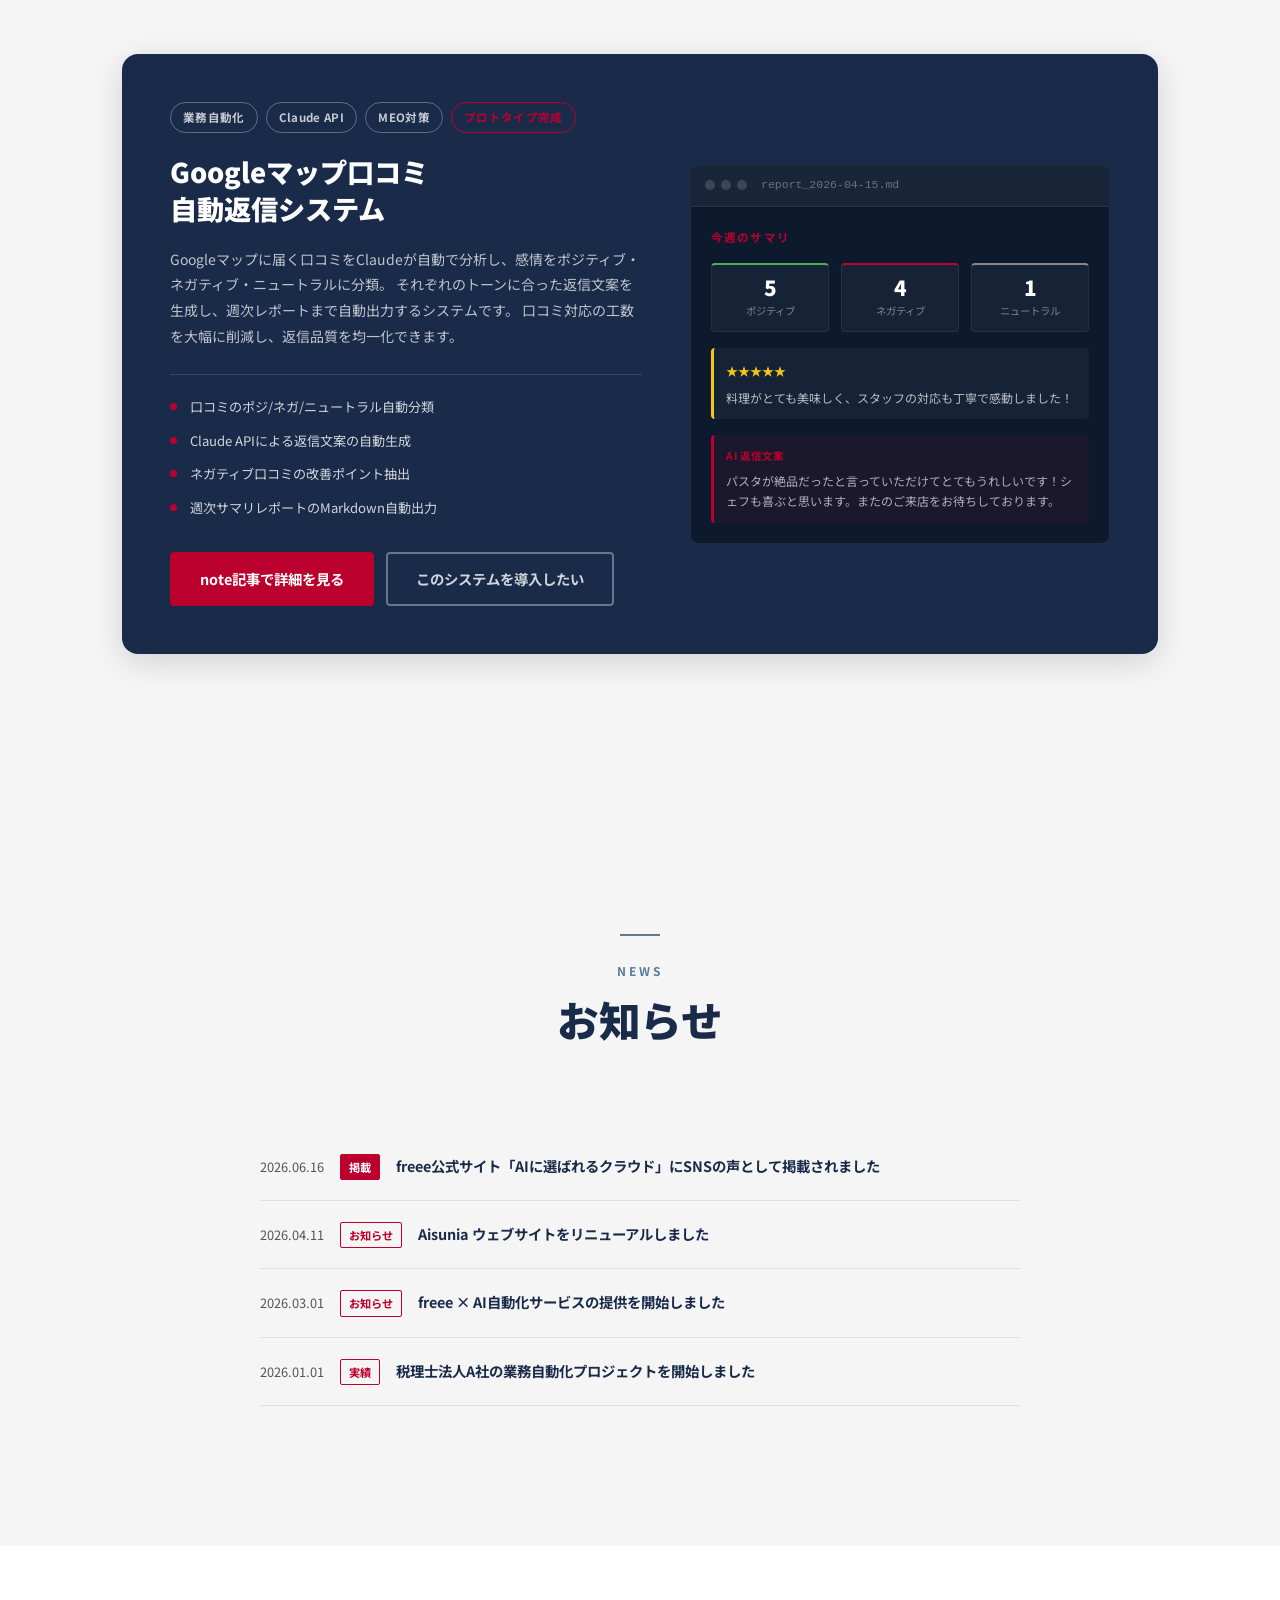
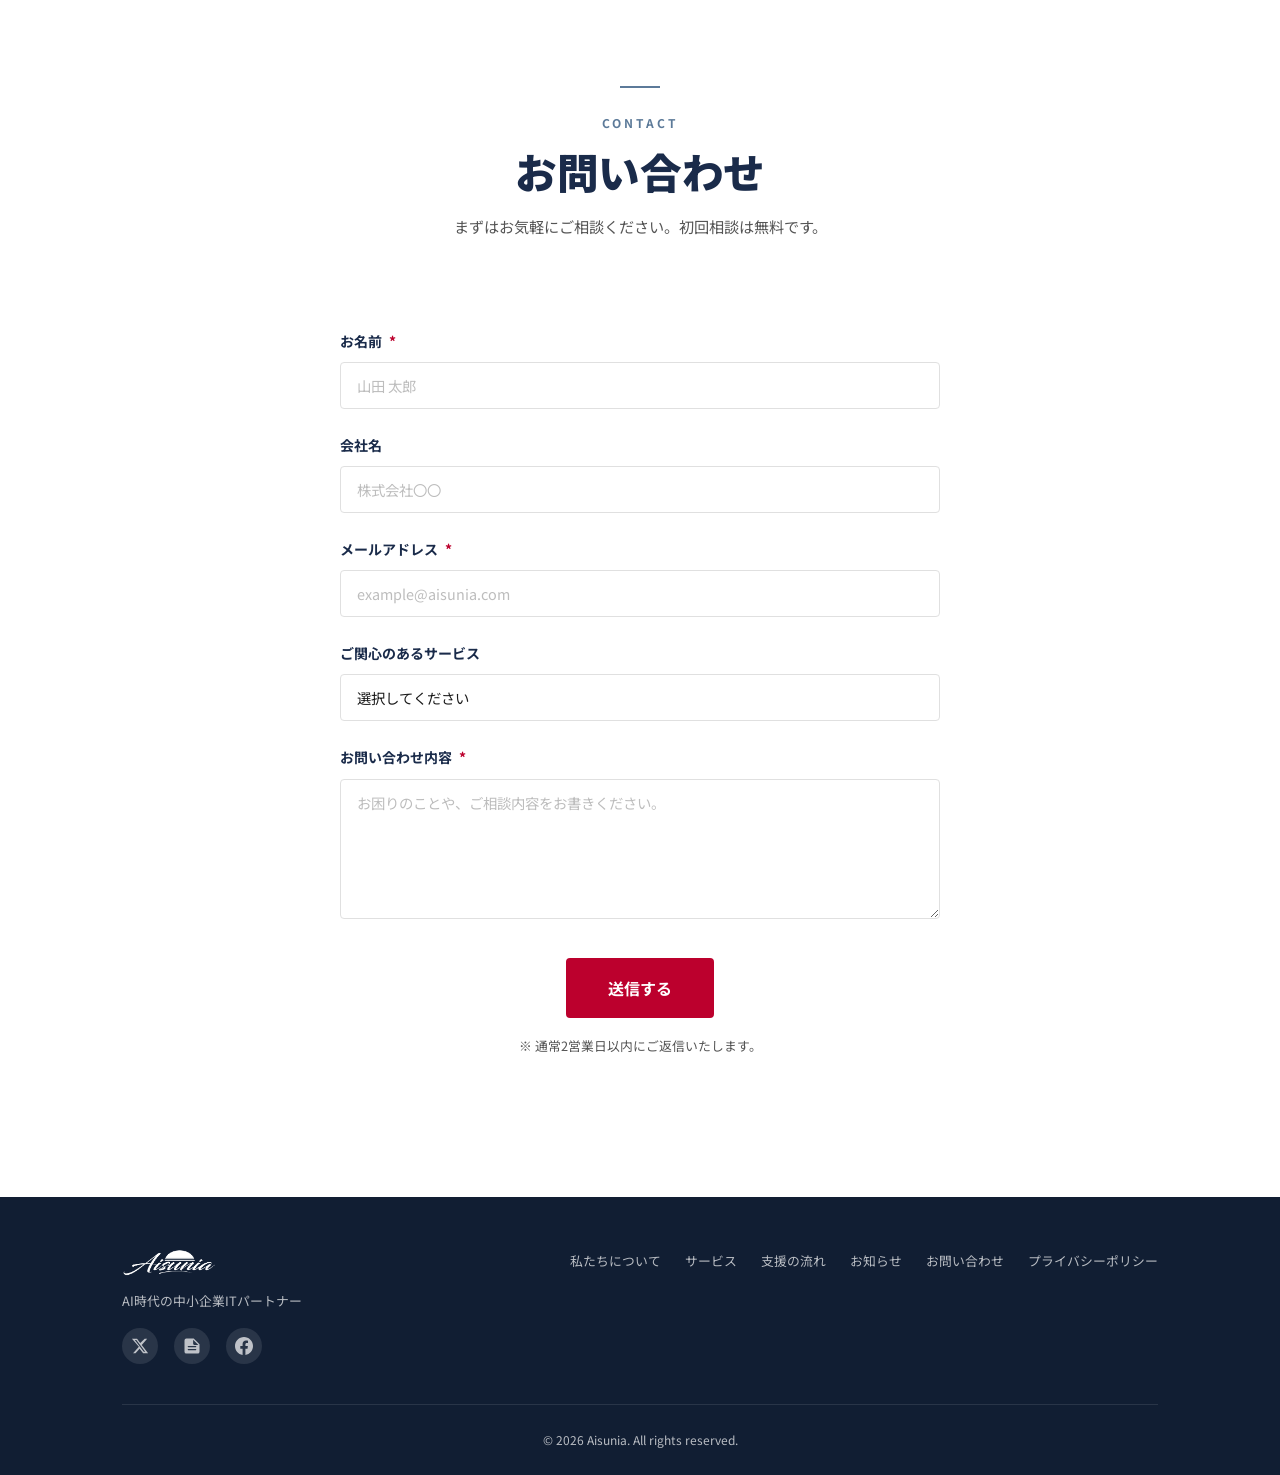
==== commit d429c056: "feat: freee公式サイト掲載のFeaturedセクション・NEWSを公開 - Featuredセクションの hidden を解除（freee公式「AIに選ばれるクラウド」   ページにSNSの" ====
--- a/index.html
+++ b/index.html
@@ -46,8 +46,8 @@
   <link rel="preconnect" href="https://fonts.googleapis.com">
   <link rel="preconnect" href="https://fonts.gstatic.com" crossorigin>
   <link href="https://fonts.googleapis.com/css2?family=Noto+Sans+JP:wght@400;700;900&display=swap" rel="stylesheet">
-  <link rel="stylesheet" href="css/style.css?v=20260526a">
-  <link rel="stylesheet" href="css/animation.css?v=20260526a">
+  <link rel="stylesheet" href="css/style.css?v=20260616a">
+  <link rel="stylesheet" href="css/animation.css?v=20260616a">
 </head>
 <body>
 
@@ -97,31 +97,23 @@
     </div>
   </section>
 
-  <!-- ========== FEATURED (freee公式LP掲載) ==========
-       骨組みのみ・hidden で非表示。
-       2026/6/5 公開当日にやること：
-         1. <section> から hidden 属性を削除
-         2. 各 TODO[6/5] コメント箇所を実コンテンツに差し替え
-         3. ヘッダー/フッターのナビゲーションに「#featured」へのリンクを追加（任意）
-  -->
-  <section class="featured section section--gray" id="featured" aria-labelledby="featured-title" hidden>
+  <!-- ========== FEATURED (freee公式サイト掲載) ========== -->
+  <section class="featured section section--gray" id="featured" aria-labelledby="featured-title">
     <div class="container">
       <div class="section-header fade-up">
         <p class="section-label">Featured</p>
-        <h2 class="section-title" id="featured-title">公式LP掲載</h2>
-        <p class="section-desc">freee × AI 総合トップページに、ユーザーの声として掲載されました。</p>
+        <h2 class="section-title" id="featured-title">公式サイト掲載</h2>
+        <p class="section-desc">freee株式会社の公式サイト「AIに選ばれるクラウド」に、SNSの声として掲載されました。</p>
       </div>
 
       <article class="featured__card fade-up">
         <header class="featured__brand">
           <p class="featured__brand-label">Featured on</p>
-          <p class="featured__brand-name">freee 公式LP</p>
-          <!-- TODO[6/5]: freee側から提供される素材があればロゴ画像に差し替え。なければテキストのままでOK -->
+          <p class="featured__brand-name">freee 公式サイト</p>
         </header>
 
         <blockquote class="featured__quote">
-          <!-- TODO[6/5]: 掲載が確定したXポスト本文を最終確定して記入 -->
-          <p class="featured__quote-text">freeeがAIとの付き合い方に本気出してきてるのが分かりますな。</p>
+          <p class="featured__quote-text">freeeがAIとの付き合い方に本気出してきてるのが分かりますな。freee Agent Hub 正式発表 ── 税理士の顧問業務を『資料回収から申告まで』AIが通しで動く時代へ</p>
           <footer class="featured__quote-author">
             <span class="featured__quote-name">中小企業診断士 / AIコンサルタント　竹下 陽介</span>
             <a href="https://x.com/yosuke_chusho" target="_blank" rel="noopener noreferrer" class="featured__quote-handle">@yosuke_chusho</a>
@@ -131,19 +123,18 @@
         <dl class="featured__meta">
           <div class="featured__meta-item">
             <dt class="featured__meta-label">掲載先</dt>
-            <dd class="featured__meta-value">freee × AI 総合トップページ</dd>
+            <dd class="featured__meta-value">freee 公式「AIに選ばれるクラウド」ページ</dd>
           </div>
           <div class="featured__meta-item">
-            <dt class="featured__meta-label">公開日</dt>
+            <dt class="featured__meta-label">掲載日</dt>
             <dd class="featured__meta-value">
-              <time datetime="2026-06-05">2026年6月5日（金）</time>
+              <time datetime="2026-06-16">2026年6月16日（月）</time>
             </dd>
           </div>
         </dl>
 
         <div class="featured__actions">
-          <!-- TODO[6/5]: 公開後、freee公式LPのURLを確定したら href に設定 -->
-          <a href="#" target="_blank" rel="noopener noreferrer" class="btn btn--primary">freee公式LPで見る</a>
+          <a href="https://www.freee.co.jp/ai/sns-comment/" target="_blank" rel="noopener noreferrer" class="btn btn--primary">freee公式サイトで見る</a>
         </div>
       </article>
     </div>
@@ -385,11 +376,10 @@
         <h2 class="section-title" id="news-title">お知らせ</h2>
       </div>
       <ul class="news__list fade-up">
-        <!-- TODO[6/5]: hidden 属性を削除して公開（文言は実掲載確認後に最終調整） -->
-        <li class="news__item" hidden>
-          <time class="news__date" datetime="2026-06-05">2026.06.05</time>
+        <li class="news__item">
+          <time class="news__date" datetime="2026-06-16">2026.06.16</time>
           <span class="news__tag news__tag--featured">掲載</span>
-          <span class="news__link">freee公式LPに「ユーザーの声」として掲載されました</span>
+          <span class="news__link">freee公式サイト「AIに選ばれるクラウド」にSNSの声として掲載されました</span>
         </li>
         <li class="news__item">
           <time class="news__date" datetime="2026-04-11">2026.04.11</time>
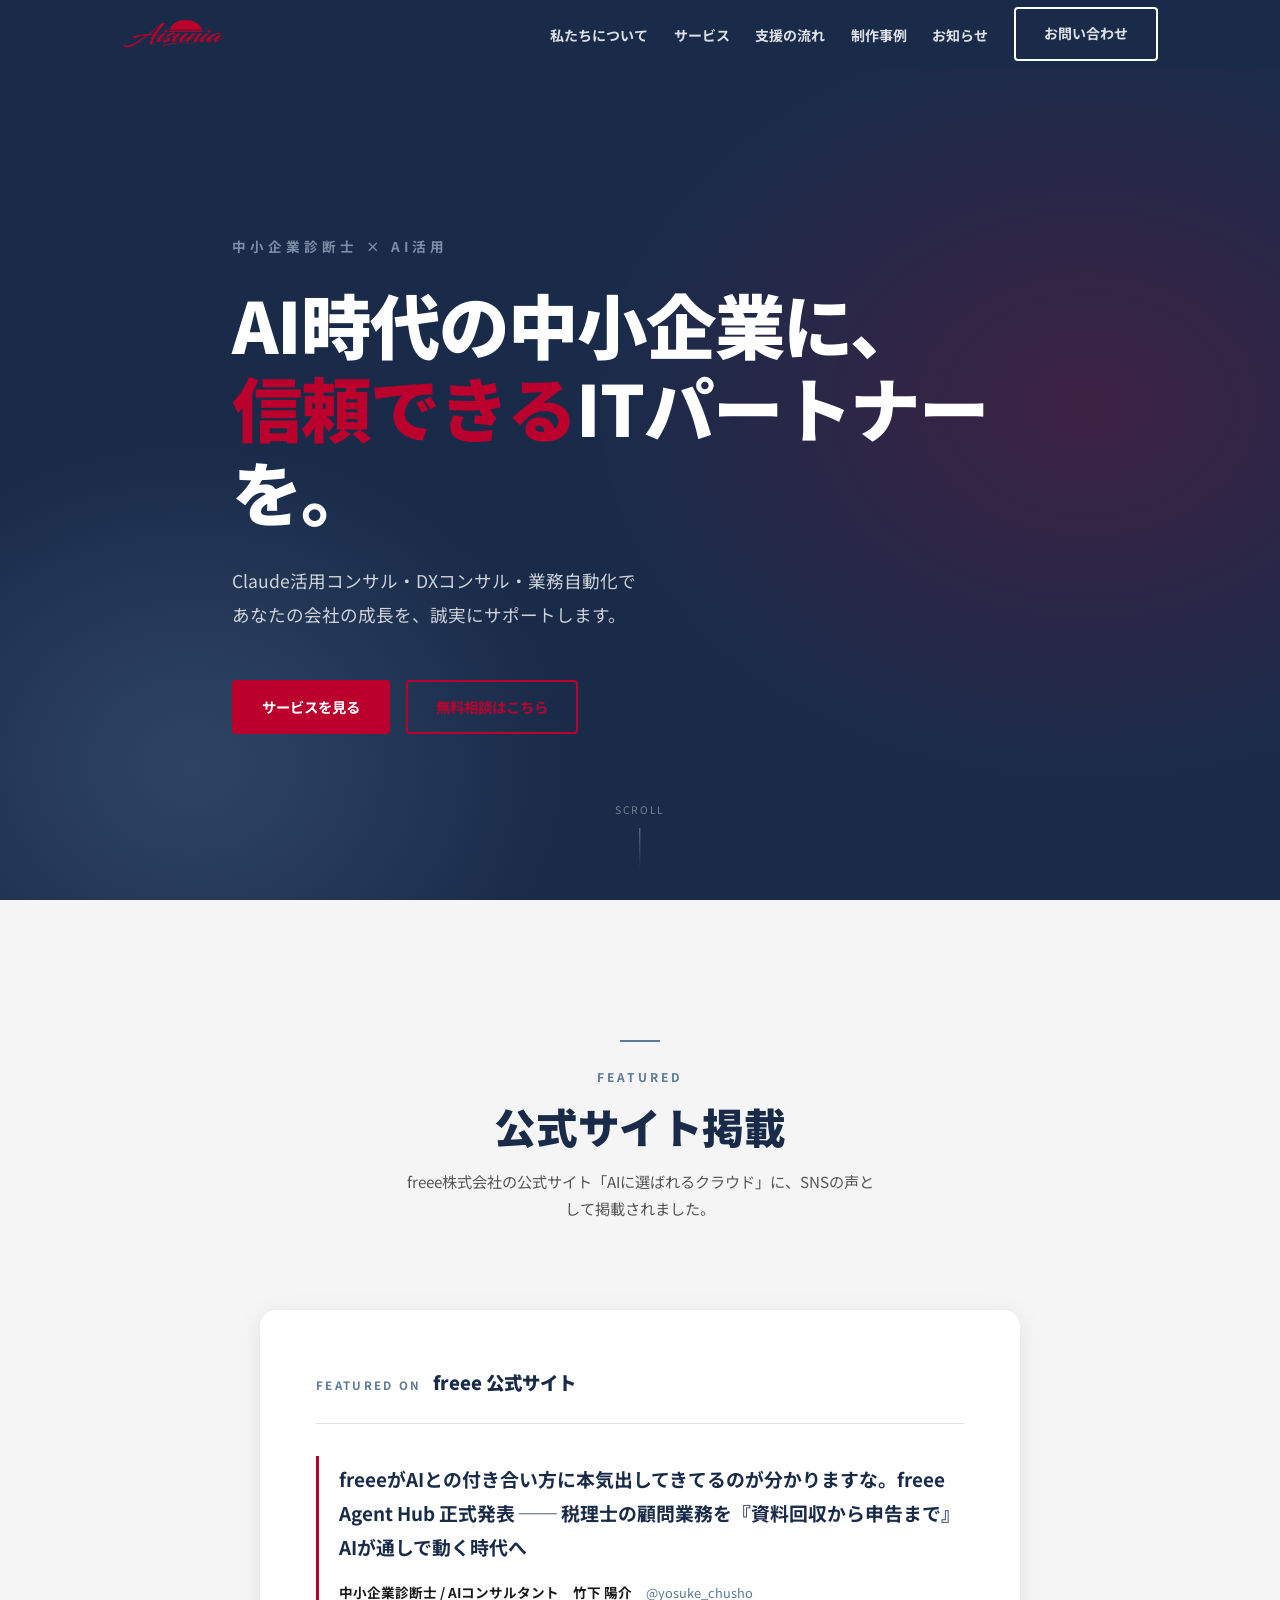
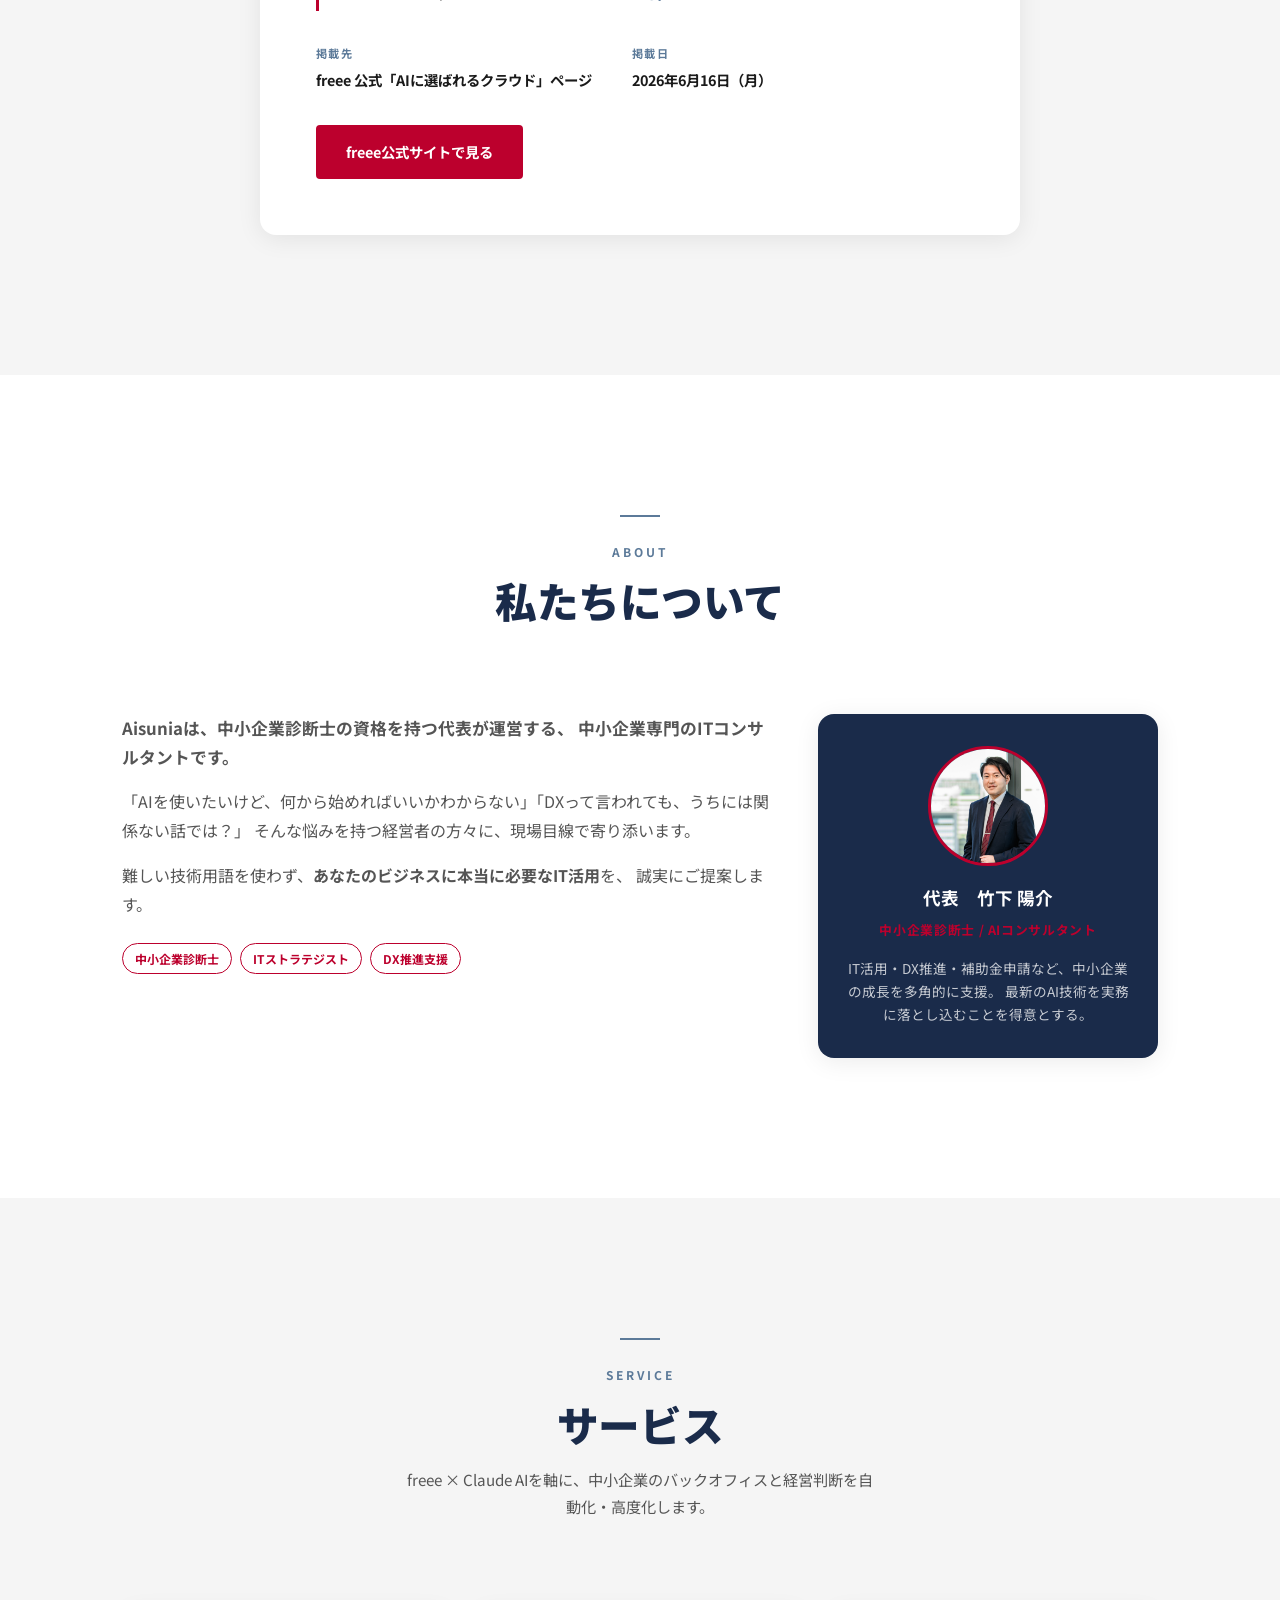
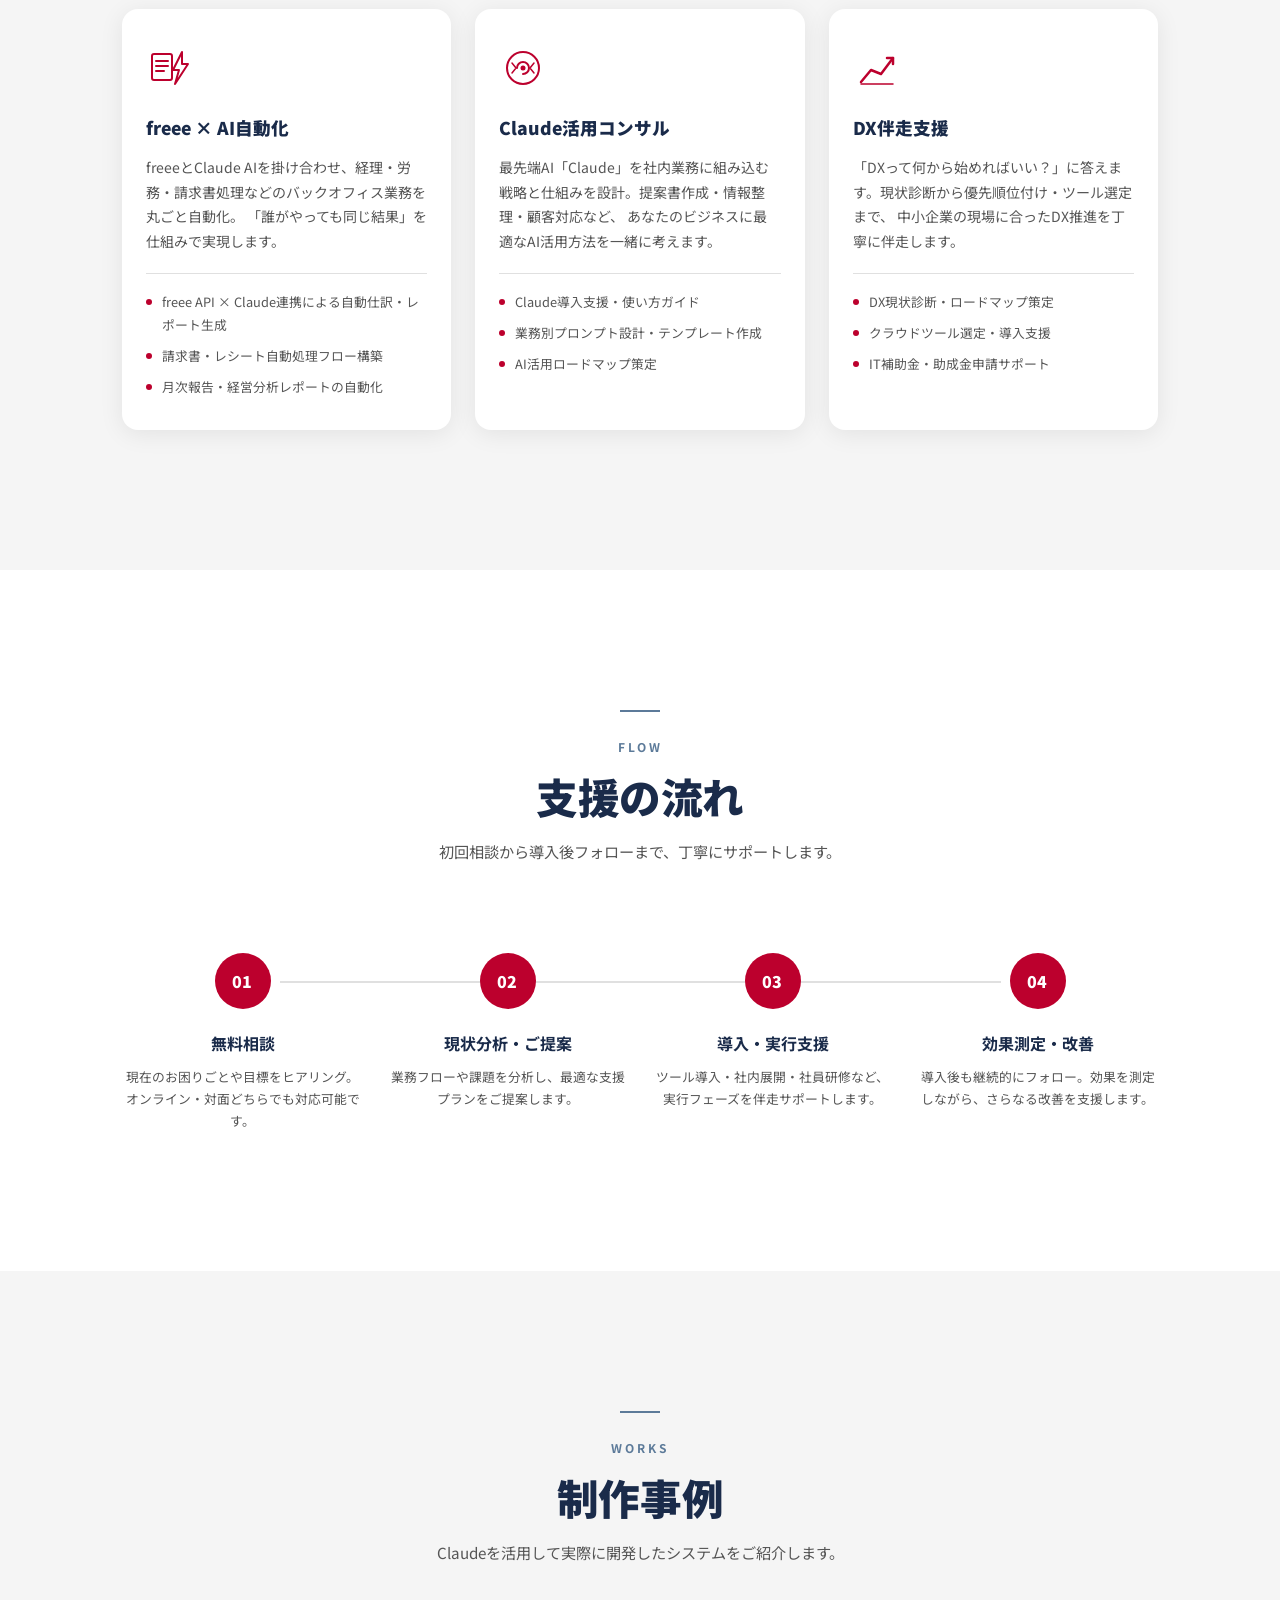
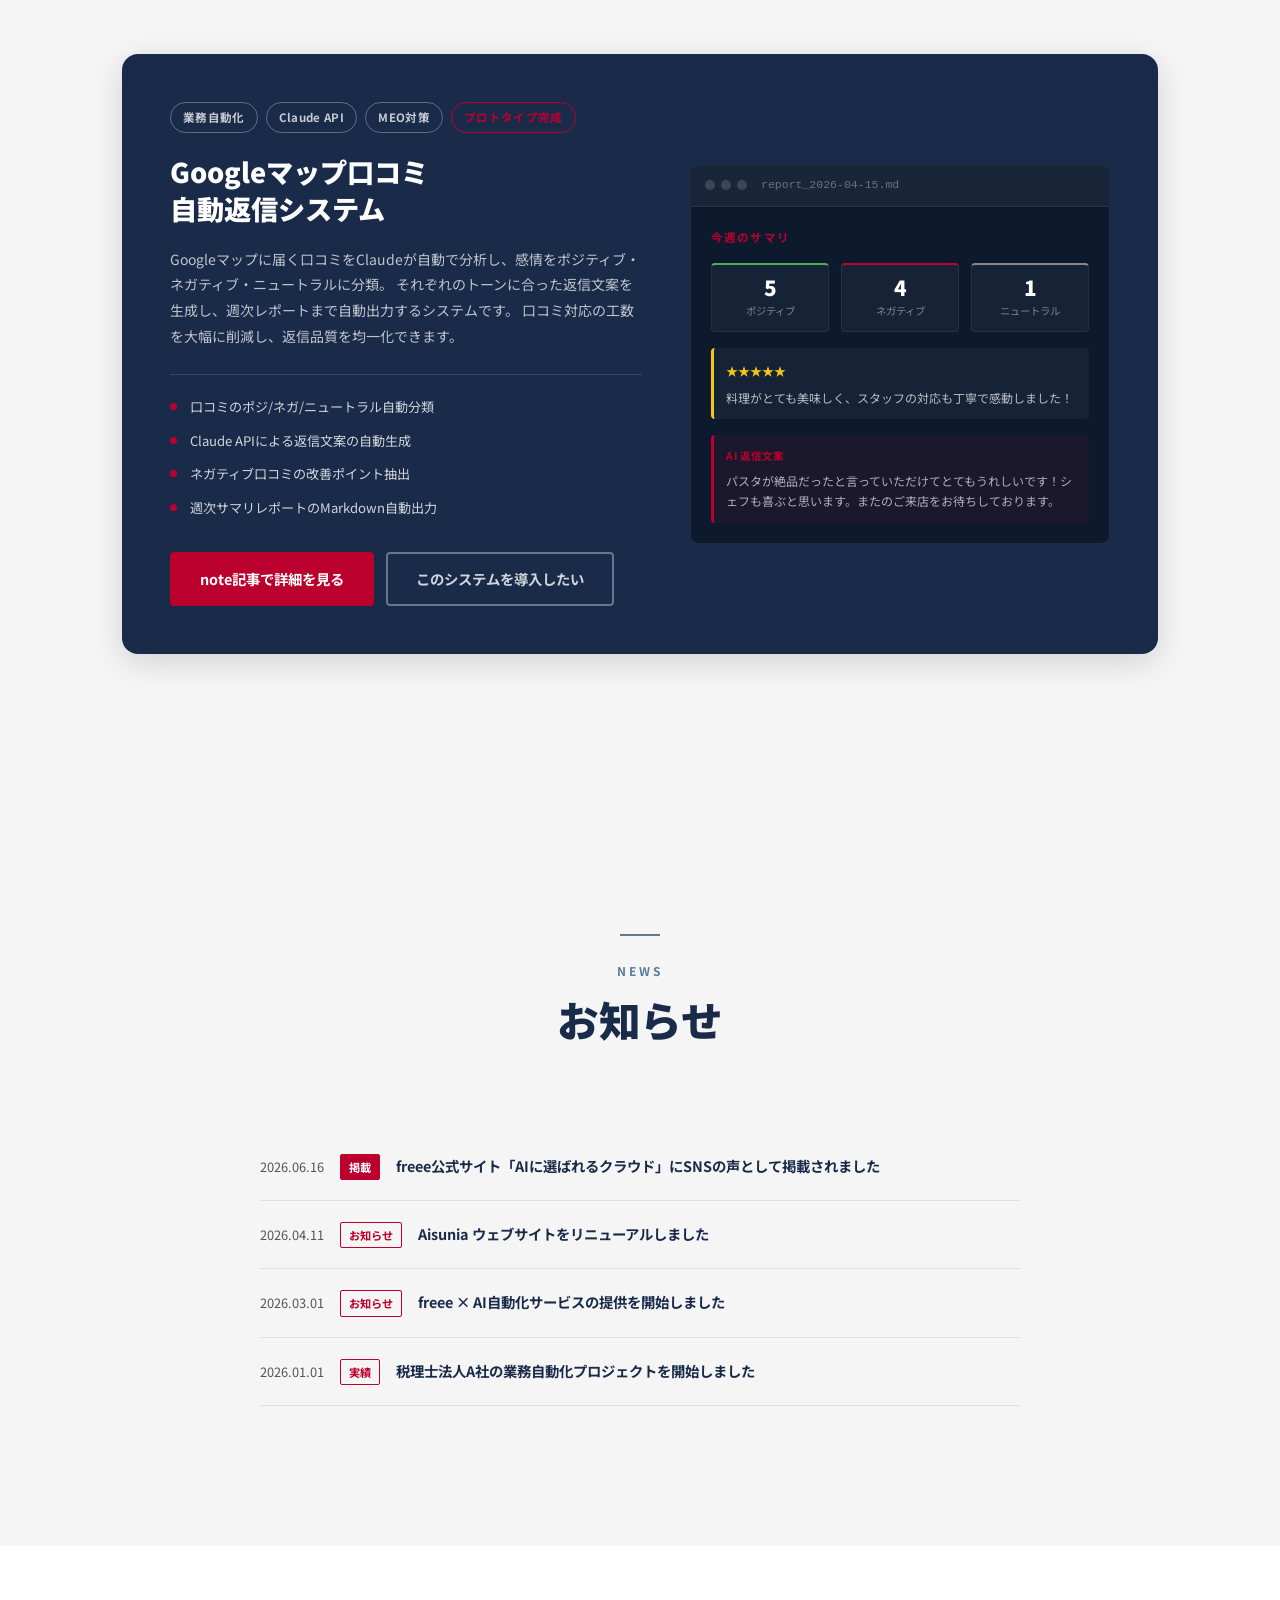
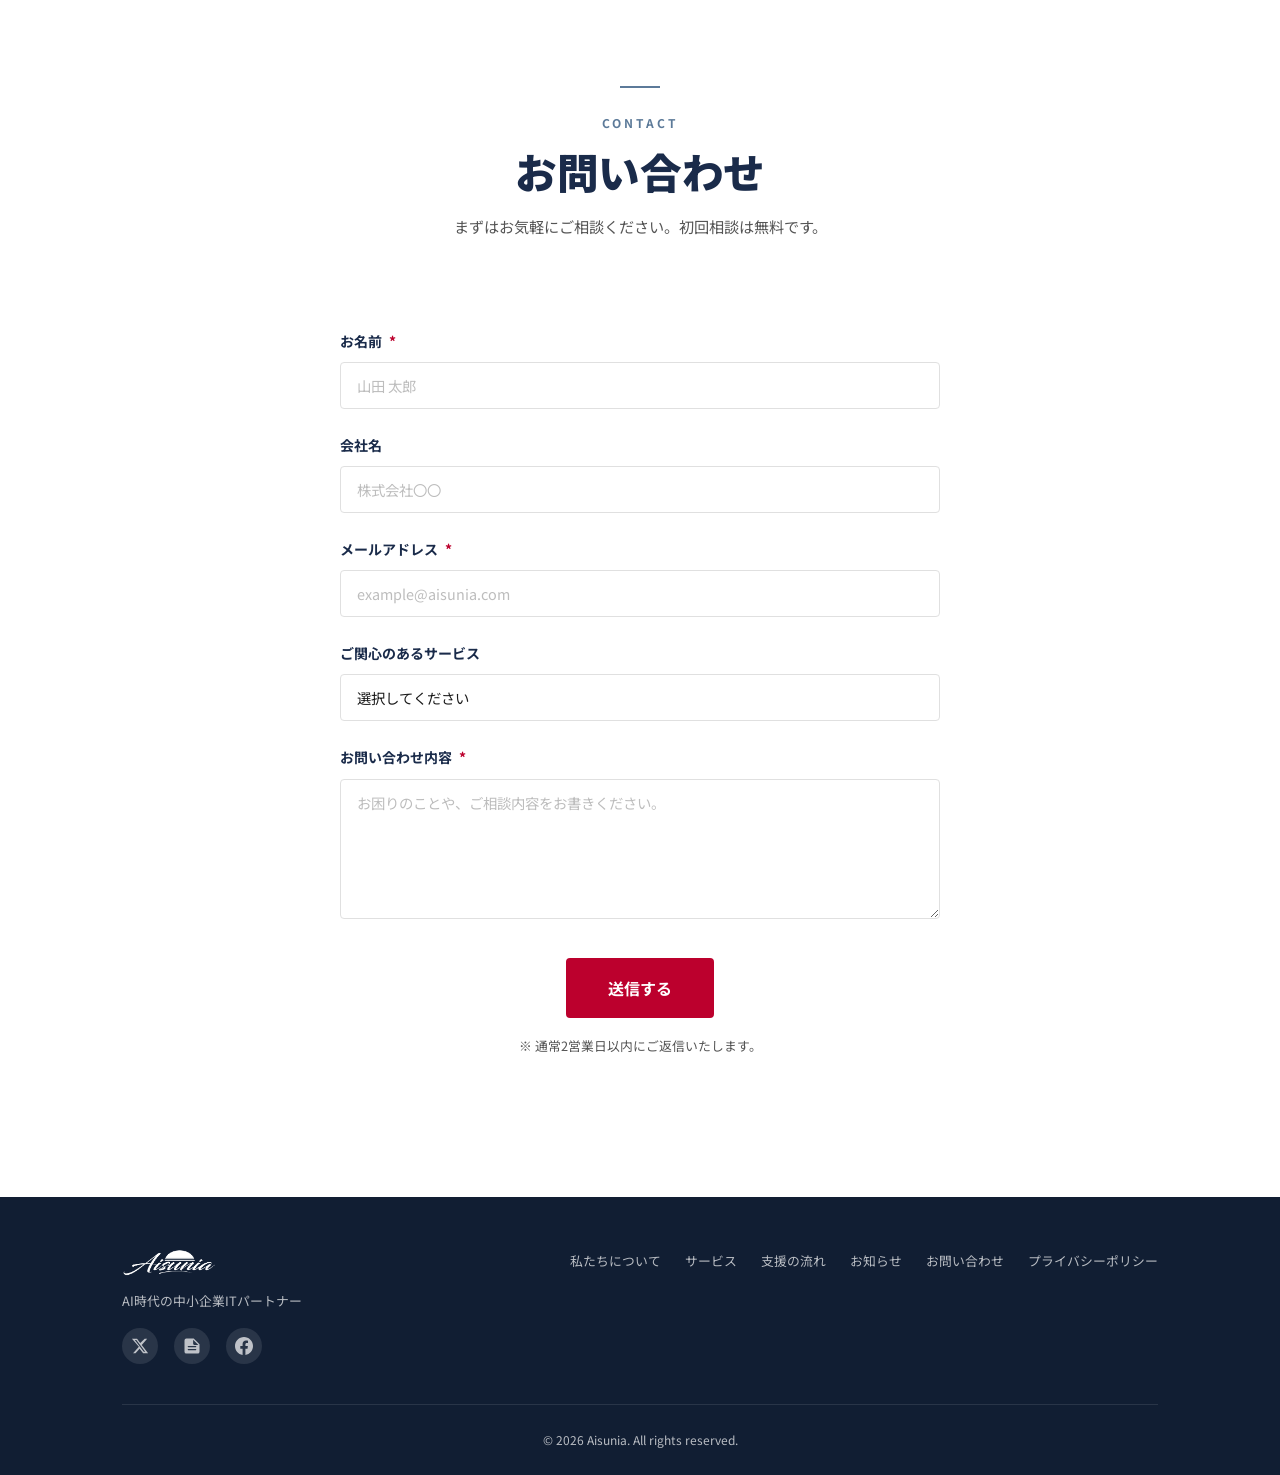
==== commit 6b7f344d: "feat: SEO強化 — title・構造化データ・sitemapを最適化 - titleタグに「中小企業診断士×AI・freee活用コンサル」を設定   （OGP・Twitterカードも統一） -" ====
--- a/index.html
+++ b/index.html
@@ -10,7 +10,7 @@
   <!-- OGP -->
   <meta property="og:type" content="website">
   <meta property="og:url" content="https://aisunia.com/">
-  <meta property="og:title" content="Aisunia | AI時代の中小企業ITパートナー">
+  <meta property="og:title" content="Aisunia | 中小企業診断士×AI・freee活用コンサル">
   <meta property="og:description" content="中小企業診断士×AIで中小企業のDXを加速。Claude活用コンサル・freee会計自動化・業務自動化を支援するAisunia。freeeとAIを組み合わせた経理・バックオフィス改革を伴走支援します。">
   <meta property="og:image" content="https://aisunia.com/images/ogp.png">
   <meta property="og:site_name" content="Aisunia">
@@ -19,11 +19,11 @@
   <!-- Twitter Card -->
   <meta name="twitter:card" content="summary_large_image">
   <meta name="twitter:site" content="@yosuke_chusho">
-  <meta name="twitter:title" content="Aisunia | AI時代の中小企業ITパートナー">
+  <meta name="twitter:title" content="Aisunia | 中小企業診断士×AI・freee活用コンサル">
   <meta name="twitter:description" content="中小企業診断士×AIで中小企業のDXを加速。Claude活用コンサル・freee会計自動化・業務自動化を支援するAisunia。freeeとAIを組み合わせた経理・バックオフィス改革を伴走支援します。">
   <meta name="twitter:image" content="https://aisunia.com/images/ogp.png">
 
-  <title>Aisunia | AI時代の中小企業ITパートナー</title>
+  <title>Aisunia | 中小企業診断士×AI・freee活用コンサル</title>
 
   <!-- Google Analytics 4 -->
   <script async src="https://www.googletagmanager.com/gtag/js?id=G-RDBJHF2PTV"></script>
@@ -171,7 +171,7 @@
           <div class="about__card-inner">
             <img src="images/IMG_5056.jpg" alt="代表プロフィール写真" class="about__avatar">
             <p class="about__card-name">代表　竹下 陽介</p>
-            <p class="about__card-title">中小企業診断士</p>
+            <p class="about__card-title">中小企業診断士 / AIコンサルタント</p>
             <p class="about__card-desc">
               IT活用・DX推進・補助金申請など、中小企業の成長を多角的に支援。
               最新のAI技術を実務に落とし込むことを得意とする。
@@ -505,13 +505,33 @@
     "founder": {
       "@type": "Person",
       "name": "竹下 陽介",
-      "jobTitle": "中小企業診断士"
+      "jobTitle": ["中小企業診断士", "AIコンサルタント"],
+      "hasCredential": {
+        "@type": "EducationalOccupationalCredential",
+        "credentialCategory": "国家資格",
+        "name": "中小企業診断士"
+      },
+      "knowsAbout": ["freee", "AI活用", "Claude", "DX推進", "中小企業経営"]
     },
     "sameAs": [
       "https://x.com/yosuke_chusho",
       "https://note.com/chusho_yosuke",
       "https://www.facebook.com/profile.php?id=61573932351345"
     ],
+    "endorsement": {
+      "@type": "Recommendation",
+      "itemReviewed": {
+        "@type": "ProfessionalService",
+        "name": "Aisunia"
+      },
+      "author": {
+        "@type": "Organization",
+        "name": "freee株式会社",
+        "url": "https://www.freee.co.jp/"
+      },
+      "reviewBody": "freee公式サイト「AIに選ばれるクラウド」にSNSの声として掲載",
+      "url": "https://www.freee.co.jp/ai/sns-comment/"
+    },
     "hasOfferCatalog": {
       "@type": "OfferCatalog",
       "name": "サービス一覧",
